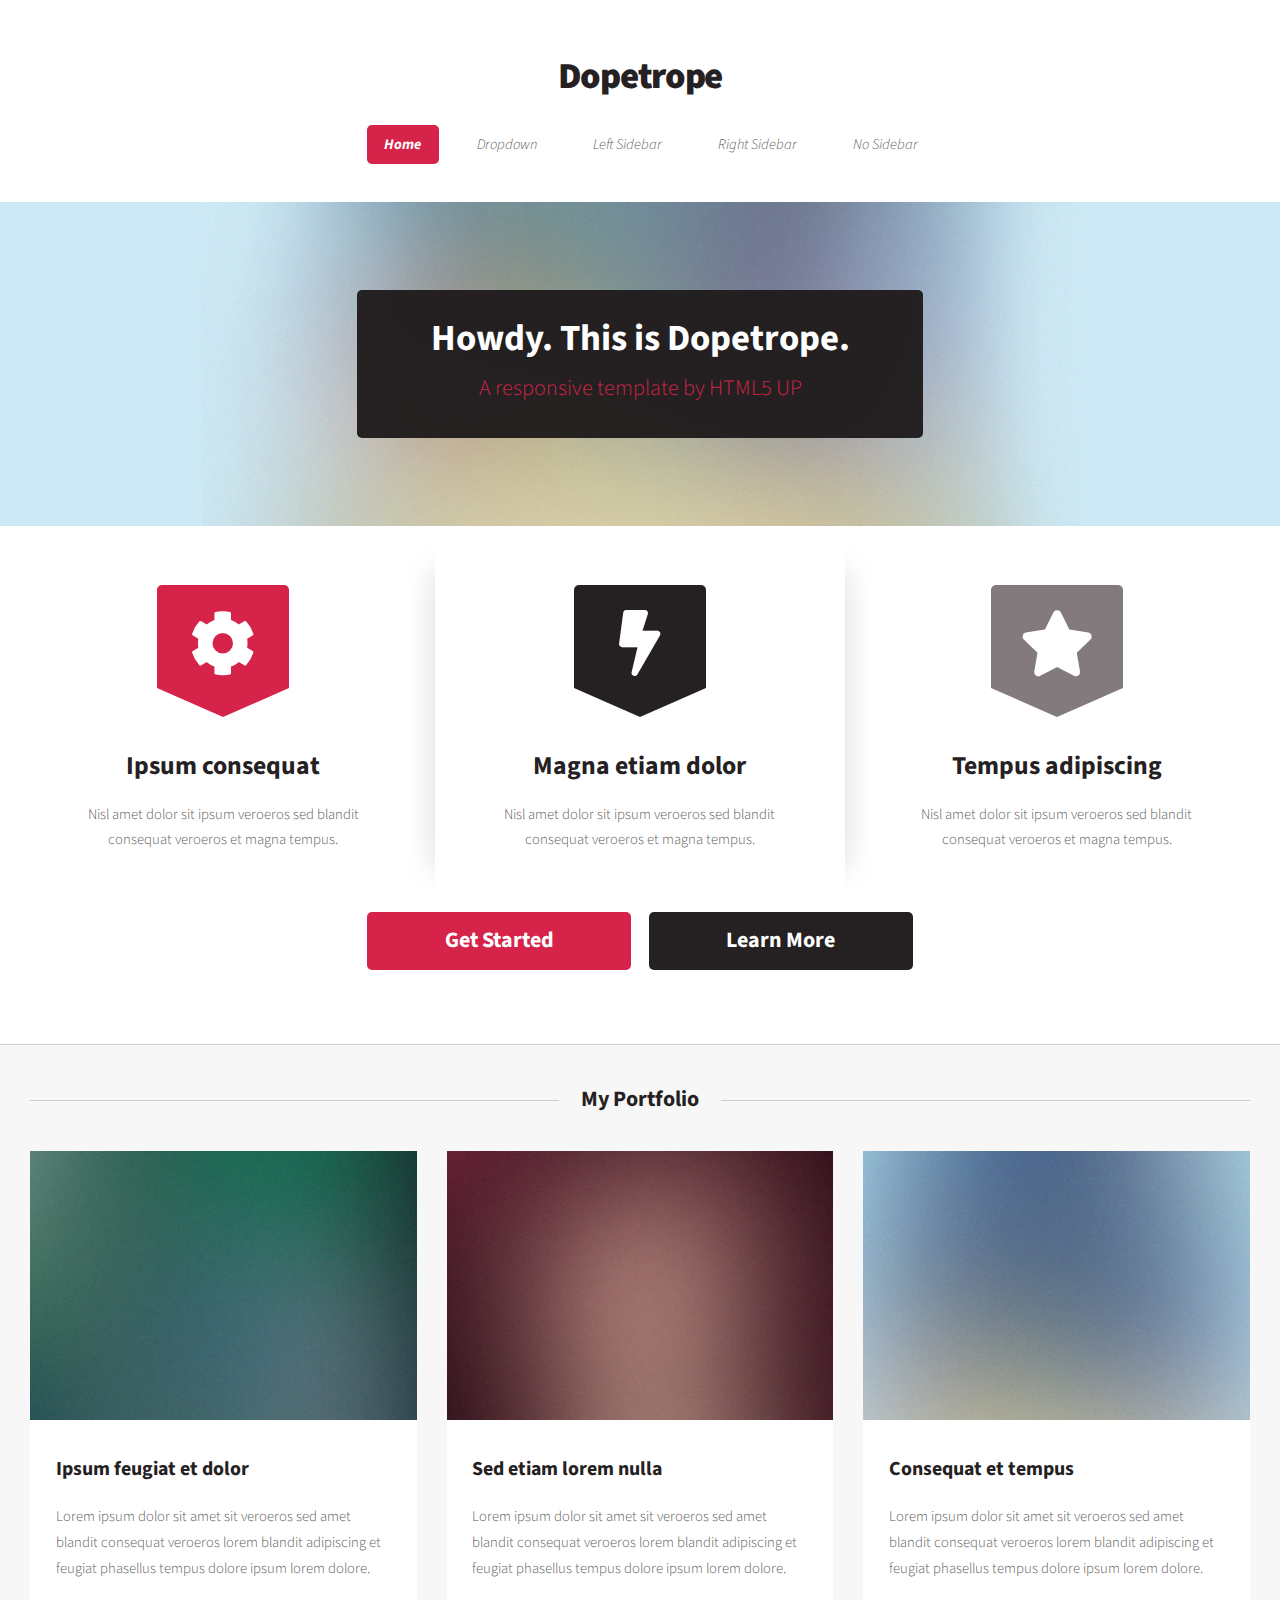
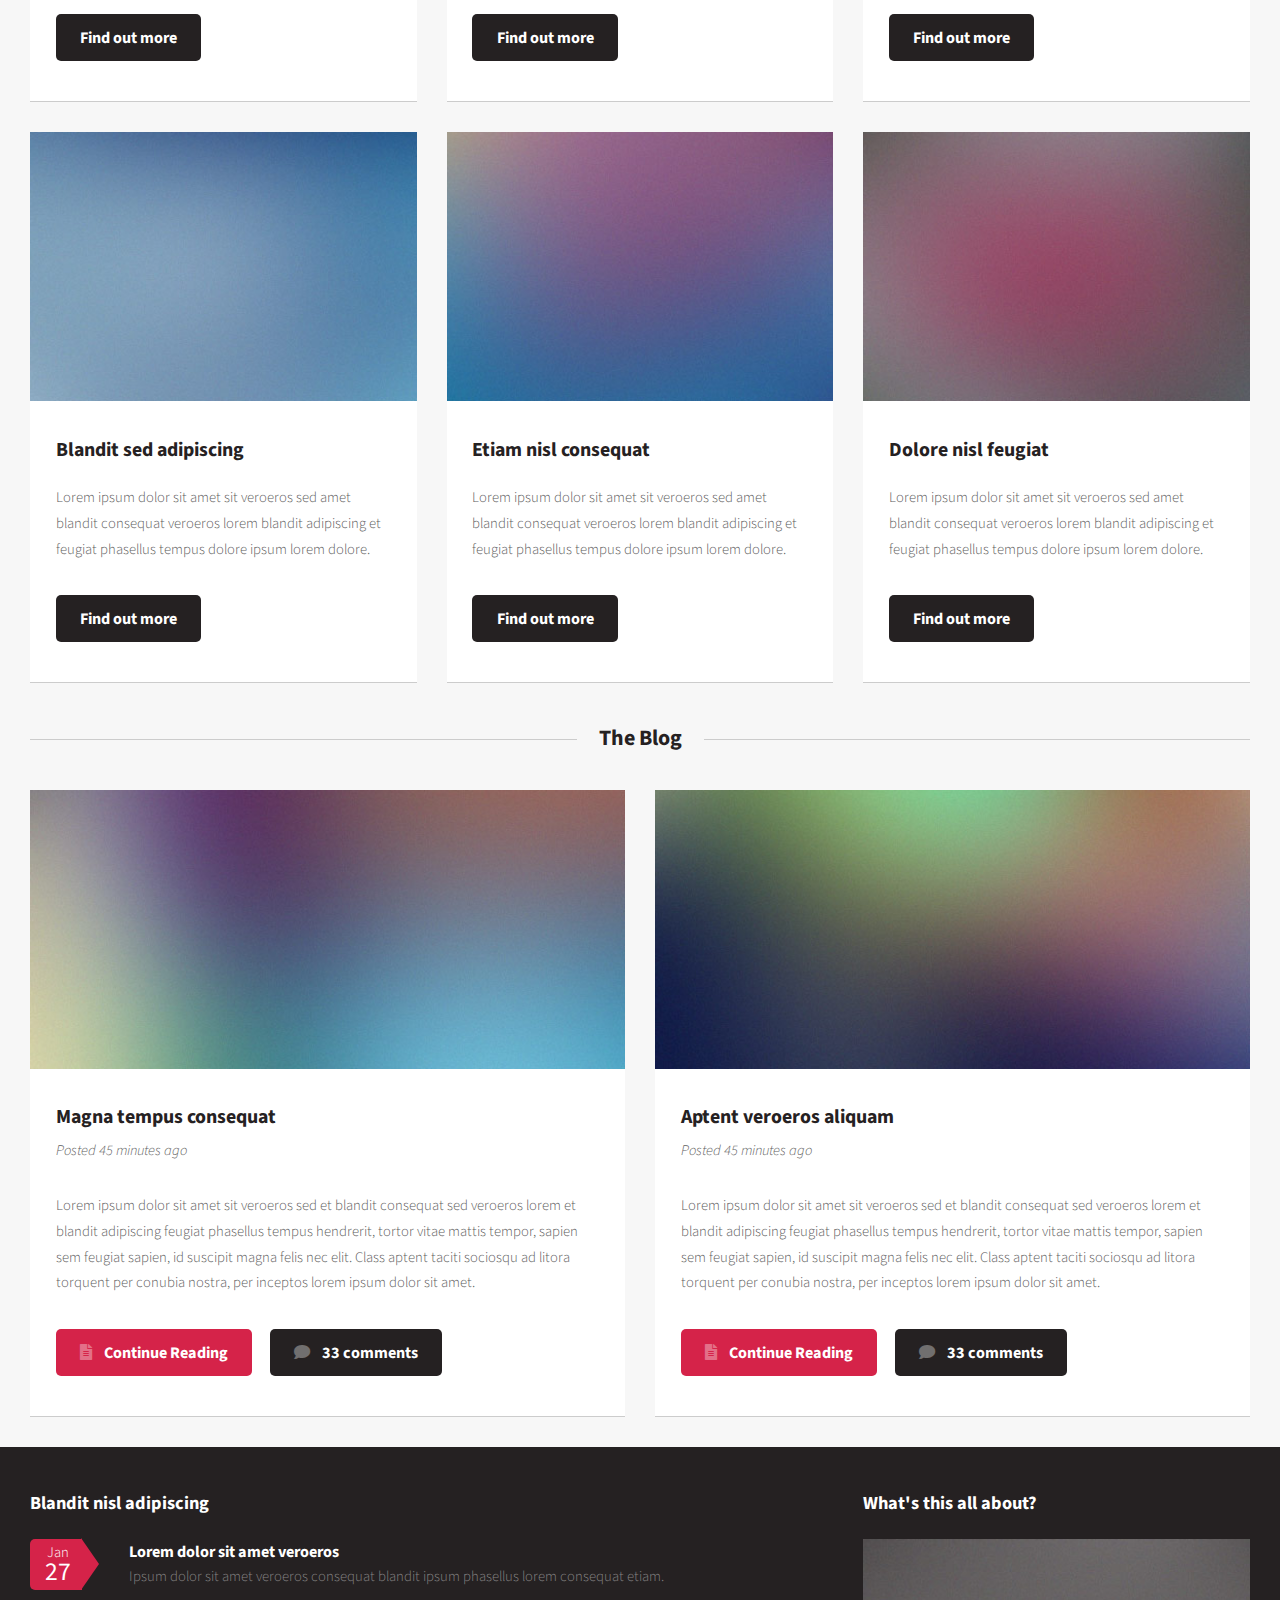
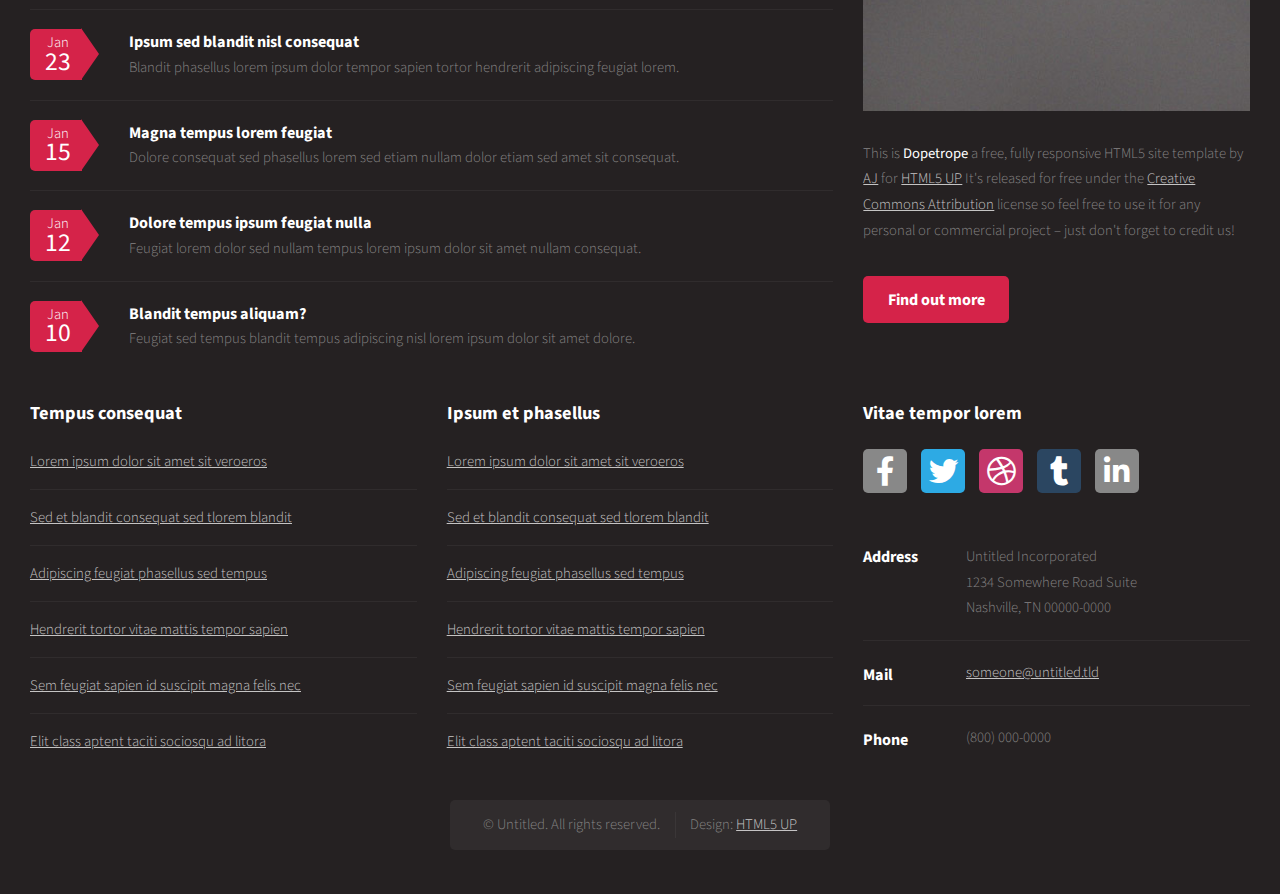
==== index.html @ 41dea567 "changing style" ====
<!DOCTYPE HTML>
<!--
	Dopetrope by HTML5 UP
	html5up.net | @ajlkn
	Free for personal and commercial use under the CCA 3.0 license (html5up.net/license)
-->
<html>
	<head>
		<title>Dopetrope by HTML5 UP</title>
		<meta charset="utf-8" />
		<meta name="viewport" content="width=device-width, initial-scale=1, user-scalable=no" />
		<link rel="stylesheet" href="assets/css/main.css" />
	</head>
	<body class="homepage is-preload">
		<div id="page-wrapper">

			<!-- Header -->
				<section id="header">

					<!-- Logo -->
						<h1><a href="index.html">Dopetrope</a></h1>

					<!-- Nav -->
						<nav id="nav">
							<ul>
								<li class="current"><a href="index.html">Home</a></li>
								<li>
									<a href="#">Dropdown</a>
									<ul>
										<li><a href="#">Lorem ipsum dolor</a></li>
										<li><a href="#">Magna phasellus</a></li>
										<li><a href="#">Etiam dolore nisl</a></li>
										<li>
											<a href="#">Phasellus consequat</a>
											<ul>
												<li><a href="#">Magna phasellus</a></li>
												<li><a href="#">Etiam dolore nisl</a></li>
												<li><a href="#">Veroeros feugiat</a></li>
												<li><a href="#">Nisl sed aliquam</a></li>
												<li><a href="#">Dolore adipiscing</a></li>
											</ul>
										</li>
										<li><a href="#">Veroeros feugiat</a></li>
									</ul>
								</li>
								<li><a href="left-sidebar.html">Left Sidebar</a></li>
								<li><a href="right-sidebar.html">Right Sidebar</a></li>
								<li><a href="no-sidebar.html">No Sidebar</a></li>
							</ul>
						</nav>

					<!-- Banner -->
						<section id="banner">
							<header>
								<h2>Howdy. This is Dopetrope.</h2>
								<p>A responsive template by HTML5 UP</p>
							</header>
						</section>

					<!-- Intro -->
						<section id="intro" class="container">
							<div class="row">
								<div class="col-4 col-12-medium">
									<section class="first">
										<i class="icon solid featured fa-cog"></i>
										<header>
											<h2>Ipsum consequat</h2>
										</header>
										<p>Nisl amet dolor sit ipsum veroeros sed blandit consequat veroeros et magna tempus.</p>
									</section>
								</div>
								<div class="col-4 col-12-medium">
									<section class="middle">
										<i class="icon solid featured alt fa-bolt"></i>
										<header>
											<h2>Magna etiam dolor</h2>
										</header>
										<p>Nisl amet dolor sit ipsum veroeros sed blandit consequat veroeros et magna tempus.</p>
									</section>
								</div>
								<div class="col-4 col-12-medium">
									<section class="last">
										<i class="icon solid featured alt2 fa-star"></i>
										<header>
											<h2>Tempus adipiscing</h2>
										</header>
										<p>Nisl amet dolor sit ipsum veroeros sed blandit consequat veroeros et magna tempus.</p>
									</section>
								</div>
							</div>
							<footer>
								<ul class="actions">
									<li><a href="#" class="button large">Get Started</a></li>
									<li><a href="#" class="button alt large">Learn More</a></li>
								</ul>
							</footer>
						</section>

				</section>

			<!-- Main -->
				<section id="main">
					<div class="container">
						<div class="row">
							<div class="col-12">

								<!-- Portfolio -->
									<section>
										<header class="major">
											<h2>My Portfolio</h2>
										</header>
										<div class="row">
											<div class="col-4 col-6-medium col-12-small">
												<section class="box">
													<a href="#" class="image featured"><img src="images/pic02.jpg" alt="" /></a>
													<header>
														<h3>Ipsum feugiat et dolor</h3>
													</header>
													<p>Lorem ipsum dolor sit amet sit veroeros sed amet blandit consequat veroeros lorem blandit adipiscing et feugiat phasellus tempus dolore ipsum lorem dolore.</p>
													<footer>
														<ul class="actions">
															<li><a href="#" class="button alt">Find out more</a></li>
														</ul>
													</footer>
												</section>
											</div>
											<div class="col-4 col-6-medium col-12-small">
												<section class="box">
													<a href="#" class="image featured"><img src="images/pic03.jpg" alt="" /></a>
													<header>
														<h3>Sed etiam lorem nulla</h3>
													</header>
													<p>Lorem ipsum dolor sit amet sit veroeros sed amet blandit consequat veroeros lorem blandit adipiscing et feugiat phasellus tempus dolore ipsum lorem dolore.</p>
													<footer>
														<ul class="actions">
															<li><a href="#" class="button alt">Find out more</a></li>
														</ul>
													</footer>
												</section>
											</div>
											<div class="col-4 col-6-medium col-12-small">
												<section class="box">
													<a href="#" class="image featured"><img src="images/pic04.jpg" alt="" /></a>
													<header>
														<h3>Consequat et tempus</h3>
													</header>
													<p>Lorem ipsum dolor sit amet sit veroeros sed amet blandit consequat veroeros lorem blandit adipiscing et feugiat phasellus tempus dolore ipsum lorem dolore.</p>
													<footer>
														<ul class="actions">
															<li><a href="#" class="button alt">Find out more</a></li>
														</ul>
													</footer>
												</section>
											</div>
											<div class="col-4 col-6-medium col-12-small">
												<section class="box">
													<a href="#" class="image featured"><img src="images/pic05.jpg" alt="" /></a>
													<header>
														<h3>Blandit sed adipiscing</h3>
													</header>
													<p>Lorem ipsum dolor sit amet sit veroeros sed amet blandit consequat veroeros lorem blandit adipiscing et feugiat phasellus tempus dolore ipsum lorem dolore.</p>
													<footer>
														<ul class="actions">
															<li><a href="#" class="button alt">Find out more</a></li>
														</ul>
													</footer>
												</section>
											</div>
											<div class="col-4 col-6-medium col-12-small">
												<section class="box">
													<a href="#" class="image featured"><img src="images/pic06.jpg" alt="" /></a>
													<header>
														<h3>Etiam nisl consequat</h3>
													</header>
													<p>Lorem ipsum dolor sit amet sit veroeros sed amet blandit consequat veroeros lorem blandit adipiscing et feugiat phasellus tempus dolore ipsum lorem dolore.</p>
													<footer>
														<ul class="actions">
															<li><a href="#" class="button alt">Find out more</a></li>
														</ul>
													</footer>
												</section>
											</div>
											<div class="col-4 col-6-medium col-12-small">
												<section class="box">
													<a href="#" class="image featured"><img src="images/pic07.jpg" alt="" /></a>
													<header>
														<h3>Dolore nisl feugiat</h3>
													</header>
													<p>Lorem ipsum dolor sit amet sit veroeros sed amet blandit consequat veroeros lorem blandit adipiscing et feugiat phasellus tempus dolore ipsum lorem dolore.</p>
													<footer>
														<ul class="actions">
															<li><a href="#" class="button alt">Find out more</a></li>
														</ul>
													</footer>
												</section>
											</div>
										</div>
									</section>

							</div>
							<div class="col-12">

								<!-- Blog -->
									<section>
										<header class="major">
											<h2>The Blog</h2>
										</header>
										<div class="row">
											<div class="col-6 col-12-small">
												<section class="box">
													<a href="#" class="image featured"><img src="images/pic08.jpg" alt="" /></a>
													<header>
														<h3>Magna tempus consequat</h3>
														<p>Posted 45 minutes ago</p>
													</header>
													<p>Lorem ipsum dolor sit amet sit veroeros sed et blandit consequat sed veroeros lorem et blandit adipiscing feugiat phasellus tempus hendrerit, tortor vitae mattis tempor, sapien sem feugiat sapien, id suscipit magna felis nec elit. Class aptent taciti sociosqu ad litora torquent per conubia nostra, per inceptos lorem ipsum dolor sit amet.</p>
													<footer>
														<ul class="actions">
															<li><a href="#" class="button icon solid fa-file-alt">Continue Reading</a></li>
															<li><a href="#" class="button alt icon solid fa-comment">33 comments</a></li>
														</ul>
													</footer>
												</section>
											</div>
											<div class="col-6 col-12-small">
												<section class="box">
													<a href="#" class="image featured"><img src="images/pic09.jpg" alt="" /></a>
													<header>
														<h3>Aptent veroeros aliquam</h3>
														<p>Posted 45 minutes ago</p>
													</header>
													<p>Lorem ipsum dolor sit amet sit veroeros sed et blandit consequat sed veroeros lorem et blandit adipiscing feugiat phasellus tempus hendrerit, tortor vitae mattis tempor, sapien sem feugiat sapien, id suscipit magna felis nec elit. Class aptent taciti sociosqu ad litora torquent per conubia nostra, per inceptos lorem ipsum dolor sit amet.</p>
													<footer>
														<ul class="actions">
															<li><a href="#" class="button icon solid fa-file-alt">Continue Reading</a></li>
															<li><a href="#" class="button alt icon solid fa-comment">33 comments</a></li>
														</ul>
													</footer>
												</section>
											</div>
										</div>
									</section>

							</div>
						</div>
					</div>
				</section>

			<!-- Footer -->
				<section id="footer">
					<div class="container">
						<div class="row">
							<div class="col-8 col-12-medium">
								<section>
									<header>
										<h2>Blandit nisl adipiscing</h2>
									</header>
									<ul class="dates">
										<li>
											<span class="date">Jan <strong>27</strong></span>
											<h3><a href="#">Lorem dolor sit amet veroeros</a></h3>
											<p>Ipsum dolor sit amet veroeros consequat blandit ipsum phasellus lorem consequat etiam.</p>
										</li>
										<li>
											<span class="date">Jan <strong>23</strong></span>
											<h3><a href="#">Ipsum sed blandit nisl consequat</a></h3>
											<p>Blandit phasellus lorem ipsum dolor tempor sapien tortor hendrerit adipiscing feugiat lorem.</p>
										</li>
										<li>
											<span class="date">Jan <strong>15</strong></span>
											<h3><a href="#">Magna tempus lorem feugiat</a></h3>
											<p>Dolore consequat sed phasellus lorem sed etiam nullam dolor etiam sed amet sit consequat.</p>
										</li>
										<li>
											<span class="date">Jan <strong>12</strong></span>
											<h3><a href="#">Dolore tempus ipsum feugiat nulla</a></h3>
											<p>Feugiat lorem dolor sed nullam tempus lorem ipsum dolor sit amet nullam consequat.</p>
										</li>
										<li>
											<span class="date">Jan <strong>10</strong></span>
											<h3><a href="#">Blandit tempus aliquam?</a></h3>
											<p>Feugiat sed tempus blandit tempus adipiscing nisl lorem ipsum dolor sit amet dolore.</p>
										</li>
									</ul>
								</section>
							</div>
							<div class="col-4 col-12-medium">
								<section>
									<header>
										<h2>What's this all about?</h2>
									</header>
									<a href="#" class="image featured"><img src="images/pic10.jpg" alt="" /></a>
									<p>
										This is <strong>Dopetrope</strong> a free, fully responsive HTML5 site template by
										<a href="http://twitter.com/ajlkn">AJ</a> for <a href="http://html5up.net/">HTML5 UP</a> It's released for free under
										the <a href="http://html5up.net/license/">Creative Commons Attribution</a> license so feel free to use it for any personal or commercial project &ndash; just don't forget to credit us!
									</p>
									<footer>
										<ul class="actions">
											<li><a href="#" class="button">Find out more</a></li>
										</ul>
									</footer>
								</section>
							</div>
							<div class="col-4 col-6-medium col-12-small">
								<section>
									<header>
										<h2>Tempus consequat</h2>
									</header>
									<ul class="divided">
										<li><a href="#">Lorem ipsum dolor sit amet sit veroeros</a></li>
										<li><a href="#">Sed et blandit consequat sed tlorem blandit</a></li>
										<li><a href="#">Adipiscing feugiat phasellus sed tempus</a></li>
										<li><a href="#">Hendrerit tortor vitae mattis tempor sapien</a></li>
										<li><a href="#">Sem feugiat sapien id suscipit magna felis nec</a></li>
										<li><a href="#">Elit class aptent taciti sociosqu ad litora</a></li>
									</ul>
								</section>
							</div>
							<div class="col-4 col-6-medium col-12-small">
								<section>
									<header>
										<h2>Ipsum et phasellus</h2>
									</header>
									<ul class="divided">
										<li><a href="#">Lorem ipsum dolor sit amet sit veroeros</a></li>
										<li><a href="#">Sed et blandit consequat sed tlorem blandit</a></li>
										<li><a href="#">Adipiscing feugiat phasellus sed tempus</a></li>
										<li><a href="#">Hendrerit tortor vitae mattis tempor sapien</a></li>
										<li><a href="#">Sem feugiat sapien id suscipit magna felis nec</a></li>
										<li><a href="#">Elit class aptent taciti sociosqu ad litora</a></li>
									</ul>
								</section>
							</div>
							<div class="col-4 col-12-medium">
								<section>
									<header>
										<h2>Vitae tempor lorem</h2>
									</header>
									<ul class="social">
										<li><a class="icon brands fa-facebook-f" href="#"><span class="label">Facebook</span></a></li>
										<li><a class="icon brands fa-twitter" href="#"><span class="label">Twitter</span></a></li>
										<li><a class="icon brands fa-dribbble" href="#"><span class="label">Dribbble</span></a></li>
										<li><a class="icon brands fa-tumblr" href="#"><span class="label">Tumblr</span></a></li>
										<li><a class="icon brands fa-linkedin-in" href="#"><span class="label">LinkedIn</span></a></li>
									</ul>
									<ul class="contact">
										<li>
											<h3>Address</h3>
											<p>
												Untitled Incorporated<br />
												1234 Somewhere Road Suite<br />
												Nashville, TN 00000-0000
											</p>
										</li>
										<li>
											<h3>Mail</h3>
											<p><a href="#">someone@untitled.tld</a></p>
										</li>
										<li>
											<h3>Phone</h3>
											<p>(800) 000-0000</p>
										</li>
									</ul>
								</section>
							</div>
							<div class="col-12">

								<!-- Copyright -->
									<div id="copyright">
										<ul class="links">
											<li>&copy; Untitled. All rights reserved.</li><li>Design: <a href="http://html5up.net">HTML5 UP</a></li>
										</ul>
									</div>

							</div>
						</div>
					</div>
				</section>

		</div>

		<!-- Scripts -->
			<script src="assets/js/jquery.min.js"></script>
			<script src="assets/js/jquery.dropotron.min.js"></script>
			<script src="assets/js/browser.min.js"></script>
			<script src="assets/js/breakpoints.min.js"></script>
			<script src="assets/js/util.js"></script>
			<script src="assets/js/main.js"></script>

	</body>
</html>
---- assets/css/main.css ----
@import url("fontawesome-all.min.css");
@import url("https://fonts.googleapis.com/css?family=Source+Sans+Pro:300,400,700,900,300italic");

/*
	Dopetrope by HTML5 UP
	html5up.net | @ajlkn
	Free for personal and commercial use under the CCA 3.0 license (html5up.net/license)
*/

html, body, div, span, applet, object,
iframe, h1, h2, h3, h4, h5, h6, p, blockquote,
pre, a, abbr, acronym, address, big, cite,
code, del, dfn, em, img, ins, kbd, q, s, samp,
small, strike, strong, sub, sup, tt, var, b,
u, i, center, dl, dt, dd, ol, ul, li, fieldset,
form, label, legend, table, caption, tbody,
tfoot, thead, tr, th, td, article, aside,
canvas, details, embed, figure, figcaption,
footer, header, hgroup, menu, nav, output, ruby,
section, summary, time, mark, audio, video {
	margin: 0;
	padding: 0;
	border: 0;
	font-size: 100%;
	font: inherit;
	vertical-align: baseline;}

article, aside, details, figcaption, figure,
footer, header, hgroup, menu, nav, section {
	display: block;}

body {
	line-height: 1;
}

ol, ul {
	list-style: none;
}

blockquote, q {
	quotes: none;
}

	blockquote:before, blockquote:after, q:before, q:after {
		content: '';
		content: none;
	}

table {
	border-collapse: collapse;
	border-spacing: 0;
}

body {
	-webkit-text-size-adjust: none;
}

mark {
	background-color: transparent;
	color: inherit;
}

input::-moz-focus-inner {
	border: 0;
	padding: 0;
}

input, select, textarea {
	-moz-appearance: none;
	-webkit-appearance: none;
	-ms-appearance: none;
	appearance: none;
}

/* Basic */

	html {
		box-sizing: border-box;
	}

	*, *:before, *:after {
		box-sizing: inherit;
	}

	body {
		background: #252122;
		background-image: url("images/bg02.png");
	}

		body.is-preload *, body.is-preload *:before, body.is-preload *:after {
			-moz-animation: none !important;
			-webkit-animation: none !important;
			-ms-animation: none !important;
			animation: none !important;
			-moz-transition: none !important;
			-webkit-transition: none !important;
			-ms-transition: none !important;
			transition: none !important;
		}

	body, input, textarea, select {
		font-family: 'Source Sans Pro';
		font-weight: 300;
		color: #5d5d5d;
		font-size: 14pt;
		line-height: 1.75em;
	}

	strong, b {
		color: #252122;
		font-weight: 400;
	}

	i, em {
		font-style: italic;
	}

	sub {
		position: relative;
		top: 0.5em;
		font-size: 0.8em;
	}

	sup {
		position: relative;
		top: -0.5em;
		font-size: 0.8em;
	}

	blockquote {
		border-left: solid 0.75em #dddddd;
		padding: 1em 0 1em 1.5em;
		font-style: italic;
	}

	h1, h2, h3, h4, h5, h6 {
		color: #252122;
		font-weight: 700;
	}

	h1 a, h2 a, h3 a, h4 a, h5 a, h6 a {
		color: inherit;
		text-decoration: none;
	}

	h2 {
		font-size: 1.5em;
	}

	h3 {
		font-size: 1.35em;
	}

	a {
		color: #d52349;
		text-decoration: underline;
	}

		a:hover {
			text-decoration: none;
		}

	br.clear {
		clear: both;
	}

	hr {
		border: 0;
		border-top: solid 1px #dddddd;
		height: 1px;
		margin: 2em 0 2em 0;
	}

	p, ul, ol, dl, table {
		margin-bottom: 2em;
	}

/* Container */

	.container {
		margin: 0 auto;
		max-width: 100%;
		width: 70em;
	}

		@media screen and (max-width: 1680px) {

			.container {
				width: 70em;
			}

		}

		@media screen and (max-width: 1280px) {

			.container {
				width: calc(100% - 60px);
			}

		}

		@media screen and (max-width: 980px) {

			.container {
				width: calc(100% - 80px);
			}

		}

		@media screen and (max-width: 736px) {

			.container {
				width: calc(100% - 40px);
			}

		}

/* Row */

	.row {
		display: flex;
		flex-wrap: wrap;
		box-sizing: border-box;
		align-items: stretch;
	}

		.row > * {
			box-sizing: border-box;
		}

		.row.gtr-uniform > * > :last-child {
			margin-bottom: 0;
		}

		.row.aln-left {
			justify-content: flex-start;
		}

		.row.aln-center {
			justify-content: center;
		}

		.row.aln-right {
			justify-content: flex-end;
		}

		.row.aln-top {
			align-items: flex-start;
		}

		.row.aln-middle {
			align-items: center;
		}

		.row.aln-bottom {
			align-items: flex-end;
		}

		.row > .imp {
			order: -1;
		}

		.row > .col-1 {
			width: 8.33333%;
		}

		.row > .off-1 {
			margin-left: 8.33333%;
		}

		.row > .col-2 {
			width: 16.66667%;
		}

		.row > .off-2 {
			margin-left: 16.66667%;
		}

		.row > .col-3 {
			width: 25%;
		}

		.row > .off-3 {
			margin-left: 25%;
		}

		.row > .col-4 {
			width: 33.33333%;
		}

		.row > .off-4 {
			margin-left: 33.33333%;
		}

		.row > .col-5 {
			width: 41.66667%;
		}

		.row > .off-5 {
			margin-left: 41.66667%;
		}

		.row > .col-6 {
			width: 50%;
		}

		.row > .off-6 {
			margin-left: 50%;
		}

		.row > .col-7 {
			width: 58.33333%;
		}

		.row > .off-7 {
			margin-left: 58.33333%;
		}

		.row > .col-8 {
			width: 66.66667%;
		}

		.row > .off-8 {
			margin-left: 66.66667%;
		}

		.row > .col-9 {
			width: 75%;
		}

		.row > .off-9 {
			margin-left: 75%;
		}

		.row > .col-10 {
			width: 83.33333%;
		}

		.row > .off-10 {
			margin-left: 83.33333%;
		}

		.row > .col-11 {
			width: 91.66667%;
		}

		.row > .off-11 {
			margin-left: 91.66667%;
		}

		.row > .col-12 {
			width: 100%;
		}

		.row > .off-12 {
			margin-left: 100%;
		}

		.row.gtr-0 {
			margin-top: 0px;
			margin-left: 0px;
		}

			.row.gtr-0 > * {
				padding: 0px 0 0 0px;
			}

			.row.gtr-0.gtr-uniform {
				margin-top: 0px;
			}

				.row.gtr-0.gtr-uniform > * {
					padding-top: 0px;
				}

		.row.gtr-25 {
			margin-top: -12.5px;
			margin-left: -12.5px;
		}

			.row.gtr-25 > * {
				padding: 12.5px 0 0 12.5px;
			}

			.row.gtr-25.gtr-uniform {
				margin-top: -12.5px;
			}

				.row.gtr-25.gtr-uniform > * {
					padding-top: 12.5px;
				}

		.row.gtr-50 {
			margin-top: -25px;
			margin-left: -25px;
		}

			.row.gtr-50 > * {
				padding: 25px 0 0 25px;
			}

			.row.gtr-50.gtr-uniform {
				margin-top: -25px;
			}

				.row.gtr-50.gtr-uniform > * {
					padding-top: 25px;
				}

		.row {
			margin-top: -50px;
			margin-left: -50px;
		}

			.row > * {
				padding: 50px 0 0 50px;
			}

			.row.gtr-uniform {
				margin-top: -50px;
			}

				.row.gtr-uniform > * {
					padding-top: 50px;
				}

		.row.gtr-150 {
			margin-top: -75px;
			margin-left: -75px;
		}

			.row.gtr-150 > * {
				padding: 75px 0 0 75px;
			}

			.row.gtr-150.gtr-uniform {
				margin-top: -75px;
			}

				.row.gtr-150.gtr-uniform > * {
					padding-top: 75px;
				}

		.row.gtr-200 {
			margin-top: -100px;
			margin-left: -100px;
		}

			.row.gtr-200 > * {
				padding: 100px 0 0 100px;
			}

			.row.gtr-200.gtr-uniform {
				margin-top: -100px;
			}

				.row.gtr-200.gtr-uniform > * {
					padding-top: 100px;
				}

		@media screen and (max-width: 1680px) {

			.row {
				display: flex;
				flex-wrap: wrap;
				box-sizing: border-box;
				align-items: stretch;
			}

				.row > * {
					box-sizing: border-box;
				}

				.row.gtr-uniform > * > :last-child {
					margin-bottom: 0;
				}

				.row.aln-left {
					justify-content: flex-start;
				}

				.row.aln-center {
					justify-content: center;
				}

				.row.aln-right {
					justify-content: flex-end;
				}

				.row.aln-top {
					align-items: flex-start;
				}

				.row.aln-middle {
					align-items: center;
				}

				.row.aln-bottom {
					align-items: flex-end;
				}

				.row > .imp-xlarge {
					order: -1;
				}

				.row > .col-1-xlarge {
					width: 8.33333%;
				}

				.row > .off-1-xlarge {
					margin-left: 8.33333%;
				}

				.row > .col-2-xlarge {
					width: 16.66667%;
				}

				.row > .off-2-xlarge {
					margin-left: 16.66667%;
				}

				.row > .col-3-xlarge {
					width: 25%;
				}

				.row > .off-3-xlarge {
					margin-left: 25%;
				}

				.row > .col-4-xlarge {
					width: 33.33333%;
				}

				.row > .off-4-xlarge {
					margin-left: 33.33333%;
				}

				.row > .col-5-xlarge {
					width: 41.66667%;
				}

				.row > .off-5-xlarge {
					margin-left: 41.66667%;
				}

				.row > .col-6-xlarge {
					width: 50%;
				}

				.row > .off-6-xlarge {
					margin-left: 50%;
				}

				.row > .col-7-xlarge {
					width: 58.33333%;
				}

				.row > .off-7-xlarge {
					margin-left: 58.33333%;
				}

				.row > .col-8-xlarge {
					width: 66.66667%;
				}

				.row > .off-8-xlarge {
					margin-left: 66.66667%;
				}

				.row > .col-9-xlarge {
					width: 75%;
				}

				.row > .off-9-xlarge {
					margin-left: 75%;
				}

				.row > .col-10-xlarge {
					width: 83.33333%;
				}

				.row > .off-10-xlarge {
					margin-left: 83.33333%;
				}

				.row > .col-11-xlarge {
					width: 91.66667%;
				}

				.row > .off-11-xlarge {
					margin-left: 91.66667%;
				}

				.row > .col-12-xlarge {
					width: 100%;
				}

				.row > .off-12-xlarge {
					margin-left: 100%;
				}

				.row.gtr-0 {
					margin-top: 0px;
					margin-left: 0px;
				}

					.row.gtr-0 > * {
						padding: 0px 0 0 0px;
					}

					.row.gtr-0.gtr-uniform {
						margin-top: 0px;
					}

						.row.gtr-0.gtr-uniform > * {
							padding-top: 0px;
						}

				.row.gtr-25 {
					margin-top: -12.5px;
					margin-left: -12.5px;
				}

					.row.gtr-25 > * {
						padding: 12.5px 0 0 12.5px;
					}

					.row.gtr-25.gtr-uniform {
						margin-top: -12.5px;
					}

						.row.gtr-25.gtr-uniform > * {
							padding-top: 12.5px;
						}

				.row.gtr-50 {
					margin-top: -25px;
					margin-left: -25px;
				}

					.row.gtr-50 > * {
						padding: 25px 0 0 25px;
					}

					.row.gtr-50.gtr-uniform {
						margin-top: -25px;
					}

						.row.gtr-50.gtr-uniform > * {
							padding-top: 25px;
						}

				.row {
					margin-top: -50px;
					margin-left: -50px;
				}

					.row > * {
						padding: 50px 0 0 50px;
					}

					.row.gtr-uniform {
						margin-top: -50px;
					}

						.row.gtr-uniform > * {
							padding-top: 50px;
						}

				.row.gtr-150 {
					margin-top: -75px;
					margin-left: -75px;
				}

					.row.gtr-150 > * {
						padding: 75px 0 0 75px;
					}

					.row.gtr-150.gtr-uniform {
						margin-top: -75px;
					}

						.row.gtr-150.gtr-uniform > * {
							padding-top: 75px;
						}

				.row.gtr-200 {
					margin-top: -100px;
					margin-left: -100px;
				}

					.row.gtr-200 > * {
						padding: 100px 0 0 100px;
					}

					.row.gtr-200.gtr-uniform {
						margin-top: -100px;
					}

						.row.gtr-200.gtr-uniform > * {
							padding-top: 100px;
						}

		}

		@media screen and (max-width: 1280px) {

			.row {
				display: flex;
				flex-wrap: wrap;
				box-sizing: border-box;
				align-items: stretch;
			}

				.row > * {
					box-sizing: border-box;
				}

				.row.gtr-uniform > * > :last-child {
					margin-bottom: 0;
				}

				.row.aln-left {
					justify-content: flex-start;
				}

				.row.aln-center {
					justify-content: center;
				}

				.row.aln-right {
					justify-content: flex-end;
				}

				.row.aln-top {
					align-items: flex-start;
				}

				.row.aln-middle {
					align-items: center;
				}

				.row.aln-bottom {
					align-items: flex-end;
				}

				.row > .imp-large {
					order: -1;
				}

				.row > .col-1-large {
					width: 8.33333%;
				}

				.row > .off-1-large {
					margin-left: 8.33333%;
				}

				.row > .col-2-large {
					width: 16.66667%;
				}

				.row > .off-2-large {
					margin-left: 16.66667%;
				}

				.row > .col-3-large {
					width: 25%;
				}

				.row > .off-3-large {
					margin-left: 25%;
				}

				.row > .col-4-large {
					width: 33.33333%;
				}

				.row > .off-4-large {
					margin-left: 33.33333%;
				}

				.row > .col-5-large {
					width: 41.66667%;
				}

				.row > .off-5-large {
					margin-left: 41.66667%;
				}

				.row > .col-6-large {
					width: 50%;
				}

				.row > .off-6-large {
					margin-left: 50%;
				}

				.row > .col-7-large {
					width: 58.33333%;
				}

				.row > .off-7-large {
					margin-left: 58.33333%;
				}

				.row > .col-8-large {
					width: 66.66667%;
				}

				.row > .off-8-large {
					margin-left: 66.66667%;
				}

				.row > .col-9-large {
					width: 75%;
				}

				.row > .off-9-large {
					margin-left: 75%;
				}

				.row > .col-10-large {
					width: 83.33333%;
				}

				.row > .off-10-large {
					margin-left: 83.33333%;
				}

				.row > .col-11-large {
					width: 91.66667%;
				}

				.row > .off-11-large {
					margin-left: 91.66667%;
				}

				.row > .col-12-large {
					width: 100%;
				}

				.row > .off-12-large {
					margin-left: 100%;
				}

				.row.gtr-0 {
					margin-top: 0px;
					margin-left: 0px;
				}

					.row.gtr-0 > * {
						padding: 0px 0 0 0px;
					}

					.row.gtr-0.gtr-uniform {
						margin-top: 0px;
					}

						.row.gtr-0.gtr-uniform > * {
							padding-top: 0px;
						}

				.row.gtr-25 {
					margin-top: -7.5px;
					margin-left: -7.5px;
				}

					.row.gtr-25 > * {
						padding: 7.5px 0 0 7.5px;
					}

					.row.gtr-25.gtr-uniform {
						margin-top: -7.5px;
					}

						.row.gtr-25.gtr-uniform > * {
							padding-top: 7.5px;
						}

				.row.gtr-50 {
					margin-top: -15px;
					margin-left: -15px;
				}

					.row.gtr-50 > * {
						padding: 15px 0 0 15px;
					}

					.row.gtr-50.gtr-uniform {
						margin-top: -15px;
					}

						.row.gtr-50.gtr-uniform > * {
							padding-top: 15px;
						}

				.row {
					margin-top: -30px;
					margin-left: -30px;
				}

					.row > * {
						padding: 30px 0 0 30px;
					}

					.row.gtr-uniform {
						margin-top: -30px;
					}

						.row.gtr-uniform > * {
							padding-top: 30px;
						}

				.row.gtr-150 {
					margin-top: -45px;
					margin-left: -45px;
				}

					.row.gtr-150 > * {
						padding: 45px 0 0 45px;
					}

					.row.gtr-150.gtr-uniform {
						margin-top: -45px;
					}

						.row.gtr-150.gtr-uniform > * {
							padding-top: 45px;
						}

				.row.gtr-200 {
					margin-top: -60px;
					margin-left: -60px;
				}

					.row.gtr-200 > * {
						padding: 60px 0 0 60px;
					}

					.row.gtr-200.gtr-uniform {
						margin-top: -60px;
					}

						.row.gtr-200.gtr-uniform > * {
							padding-top: 60px;
						}

		}

		@media screen and (max-width: 980px) {

			.row {
				display: flex;
				flex-wrap: wrap;
				box-sizing: border-box;
				align-items: stretch;
			}

				.row > * {
					box-sizing: border-box;
				}

				.row.gtr-uniform > * > :last-child {
					margin-bottom: 0;
				}

				.row.aln-left {
					justify-content: flex-start;
				}

				.row.aln-center {
					justify-content: center;
				}

				.row.aln-right {
					justify-content: flex-end;
				}

				.row.aln-top {
					align-items: flex-start;
				}

				.row.aln-middle {
					align-items: center;
				}

				.row.aln-bottom {
					align-items: flex-end;
				}

				.row > .imp-medium {
					order: -1;
				}

				.row > .col-1-medium {
					width: 8.33333%;
				}

				.row > .off-1-medium {
					margin-left: 8.33333%;
				}

				.row > .col-2-medium {
					width: 16.66667%;
				}

				.row > .off-2-medium {
					margin-left: 16.66667%;
				}

				.row > .col-3-medium {
					width: 25%;
				}

				.row > .off-3-medium {
					margin-left: 25%;
				}

				.row > .col-4-medium {
					width: 33.33333%;
				}

				.row > .off-4-medium {
					margin-left: 33.33333%;
				}

				.row > .col-5-medium {
					width: 41.66667%;
				}

				.row > .off-5-medium {
					margin-left: 41.66667%;
				}

				.row > .col-6-medium {
					width: 50%;
				}

				.row > .off-6-medium {
					margin-left: 50%;
				}

				.row > .col-7-medium {
					width: 58.33333%;
				}

				.row > .off-7-medium {
					margin-left: 58.33333%;
				}

				.row > .col-8-medium {
					width: 66.66667%;
				}

				.row > .off-8-medium {
					margin-left: 66.66667%;
				}

				.row > .col-9-medium {
					width: 75%;
				}

				.row > .off-9-medium {
					margin-left: 75%;
				}

				.row > .col-10-medium {
					width: 83.33333%;
				}

				.row > .off-10-medium {
					margin-left: 83.33333%;
				}

				.row > .col-11-medium {
					width: 91.66667%;
				}

				.row > .off-11-medium {
					margin-left: 91.66667%;
				}

				.row > .col-12-medium {
					width: 100%;
				}

				.row > .off-12-medium {
					margin-left: 100%;
				}

				.row.gtr-0 {
					margin-top: 0px;
					margin-left: 0px;
				}

					.row.gtr-0 > * {
						padding: 0px 0 0 0px;
					}

					.row.gtr-0.gtr-uniform {
						margin-top: 0px;
					}

						.row.gtr-0.gtr-uniform > * {
							padding-top: 0px;
						}

				.row.gtr-25 {
					margin-top: -10px;
					margin-left: -10px;
				}

					.row.gtr-25 > * {
						padding: 10px 0 0 10px;
					}

					.row.gtr-25.gtr-uniform {
						margin-top: -10px;
					}

						.row.gtr-25.gtr-uniform > * {
							padding-top: 10px;
						}

				.row.gtr-50 {
					margin-top: -20px;
					margin-left: -20px;
				}

					.row.gtr-50 > * {
						padding: 20px 0 0 20px;
					}

					.row.gtr-50.gtr-uniform {
						margin-top: -20px;
					}

						.row.gtr-50.gtr-uniform > * {
							padding-top: 20px;
						}

				.row {
					margin-top: -40px;
					margin-left: -40px;
				}

					.row > * {
						padding: 40px 0 0 40px;
					}

					.row.gtr-uniform {
						margin-top: -40px;
					}

						.row.gtr-uniform > * {
							padding-top: 40px;
						}

				.row.gtr-150 {
					margin-top: -60px;
					margin-left: -60px;
				}

					.row.gtr-150 > * {
						padding: 60px 0 0 60px;
					}

					.row.gtr-150.gtr-uniform {
						margin-top: -60px;
					}

						.row.gtr-150.gtr-uniform > * {
							padding-top: 60px;
						}

				.row.gtr-200 {
					margin-top: -80px;
					margin-left: -80px;
				}

					.row.gtr-200 > * {
						padding: 80px 0 0 80px;
					}

					.row.gtr-200.gtr-uniform {
						margin-top: -80px;
					}

						.row.gtr-200.gtr-uniform > * {
							padding-top: 80px;
						}

		}

		@media screen and (max-width: 736px) {

			.row {
				display: flex;
				flex-wrap: wrap;
				box-sizing: border-box;
				align-items: stretch;
			}

				.row > * {
					box-sizing: border-box;
				}

				.row.gtr-uniform > * > :last-child {
					margin-bottom: 0;
				}

				.row.aln-left {
					justify-content: flex-start;
				}

				.row.aln-center {
					justify-content: center;
				}

				.row.aln-right {
					justify-content: flex-end;
				}

				.row.aln-top {
					align-items: flex-start;
				}

				.row.aln-middle {
					align-items: center;
				}

				.row.aln-bottom {
					align-items: flex-end;
				}

				.row > .imp-small {
					order: -1;
				}

				.row > .col-1-small {
					width: 8.33333%;
				}

				.row > .off-1-small {
					margin-left: 8.33333%;
				}

				.row > .col-2-small {
					width: 16.66667%;
				}

				.row > .off-2-small {
					margin-left: 16.66667%;
				}

				.row > .col-3-small {
					width: 25%;
				}

				.row > .off-3-small {
					margin-left: 25%;
				}

				.row > .col-4-small {
					width: 33.33333%;
				}

				.row > .off-4-small {
					margin-left: 33.33333%;
				}

				.row > .col-5-small {
					width: 41.66667%;
				}

				.row > .off-5-small {
					margin-left: 41.66667%;
				}

				.row > .col-6-small {
					width: 50%;
				}

				.row > .off-6-small {
					margin-left: 50%;
				}

				.row > .col-7-small {
					width: 58.33333%;
				}

				.row > .off-7-small {
					margin-left: 58.33333%;
				}

				.row > .col-8-small {
					width: 66.66667%;
				}

				.row > .off-8-small {
					margin-left: 66.66667%;
				}

				.row > .col-9-small {
					width: 75%;
				}

				.row > .off-9-small {
					margin-left: 75%;
				}

				.row > .col-10-small {
					width: 83.33333%;
				}

				.row > .off-10-small {
					margin-left: 83.33333%;
				}

				.row > .col-11-small {
					width: 91.66667%;
				}

				.row > .off-11-small {
					margin-left: 91.66667%;
				}

				.row > .col-12-small {
					width: 100%;
				}

				.row > .off-12-small {
					margin-left: 100%;
				}

				.row.gtr-0 {
					margin-top: 0px;
					margin-left: 0px;
				}

					.row.gtr-0 > * {
						padding: 0px 0 0 0px;
					}

					.row.gtr-0.gtr-uniform {
						margin-top: 0px;
					}

						.row.gtr-0.gtr-uniform > * {
							padding-top: 0px;
						}

				.row.gtr-25 {
					margin-top: -5px;
					margin-left: -5px;
				}

					.row.gtr-25 > * {
						padding: 5px 0 0 5px;
					}

					.row.gtr-25.gtr-uniform {
						margin-top: -5px;
					}

						.row.gtr-25.gtr-uniform > * {
							padding-top: 5px;
						}

				.row.gtr-50 {
					margin-top: -10px;
					margin-left: -10px;
				}

					.row.gtr-50 > * {
						padding: 10px 0 0 10px;
					}

					.row.gtr-50.gtr-uniform {
						margin-top: -10px;
					}

						.row.gtr-50.gtr-uniform > * {
							padding-top: 10px;
						}

				.row {
					margin-top: -20px;
					margin-left: -20px;
				}

					.row > * {
						padding: 20px 0 0 20px;
					}

					.row.gtr-uniform {
						margin-top: -20px;
					}

						.row.gtr-uniform > * {
							padding-top: 20px;
						}

				.row.gtr-150 {
					margin-top: -30px;
					margin-left: -30px;
				}

					.row.gtr-150 > * {
						padding: 30px 0 0 30px;
					}

					.row.gtr-150.gtr-uniform {
						margin-top: -30px;
					}

						.row.gtr-150.gtr-uniform > * {
							padding-top: 30px;
						}

				.row.gtr-200 {
					margin-top: -40px;
					margin-left: -40px;
				}

					.row.gtr-200 > * {
						padding: 40px 0 0 40px;
					}

					.row.gtr-200.gtr-uniform {
						margin-top: -40px;
					}

						.row.gtr-200.gtr-uniform > * {
							padding-top: 40px;
						}

		}

/* Form */

	form label {
		display: block;
		color: #252122;
		font-weight: 400;
		margin: 0 0 0.5em 0;
	}

	form input[type=text],
	form input[type=email],
	form input[type=password],
	form select,
	form textarea {
		-webkit-appearance: none;
		display: block;
		border: 0;
		padding: 0.75em 1em;
		font-size: 1em;
		border-radius: 5px;
		border: solid 1px #dddddd;
		background: #fff;
		width: 100%;
	}

		form input[type=text]:focus,
		form input[type=email]:focus,
		form input[type=password]:focus,
		form select:focus,
		form textarea:focus {
			box-shadow: inset 0px 0px 1px 1px #43bff0;
		}

	form textarea {
		height: 15em;
	}

	form ::-webkit-input-placeholder {
		color: #555 !important;
	}

	form :-moz-placeholder {
		color: #555 !important;
	}

	form ::-moz-placeholder {
		color: #555 !important;
	}

	form :-ms-input-placeholder {
		color: #555 !important;
	}

	form ::-moz-focus-inner {
		border: 0;
	}

/* Tables */

	table {
		width: 100%;
	}

		table tr {
			border-top: solid 1px #dddddd;
		}

			table tr:first-child {
				border-top: 0;
			}

		table td {
			padding: 0.5em 1em 0.5em 1em;
		}

		table th {
			text-align: left;
			padding: 0.5em 1em 0.5em 1em;
			font-weight: 700;
			margin: 0 0 1em 0;
		}

		table thead {
			border-bottom: solid 2px #dddddd;
		}

/* Section/Article */

	section, article {
		margin-bottom: 2.5em;
	}

		section > :last-child, section:last-child, article > :last-child, article:last-child {
			margin-bottom: 0;
		}

	header {
		margin: 0 0 1.5em 0;
	}

		header > p {
			display: block;
			font-style: italic;
			margin: 0.5em 0 0 0;
			padding-bottom: 0.5em;
		}

		header.major {
			position: relative;
			text-align: center;
			border-top: solid 1px #ccc;
			top: 1em;
			margin: 0 0 3em 0;
		}

			header.major h2 {
				background: #fff;
				position: relative;
				top: -0.65em;
				display: inline;
				margin: 0;
				padding: 0 1em 0 1em;
			}

	footer {
		margin: 2.25em 0 0 0;
	}

/* Box */

	.box {
		background: #ffffff;
		border-bottom: solid 1px #ccc;
		padding: 2.75em 1.75em 2.75em 1.75em;
	}

		.box .image.featured {
			position: relative;
			width: auto;
			left: 1.75em;
			top: 1.75em;
			margin: -4.5em 0 4.25em -3.5em;
		}

		.box.post header {
			padding-top: 1em;
			margin: 0 0 2em 0;
		}

		.box.post h2 {
			font-size: 2.5em;
			letter-spacing: -0.015em;
		}

		.box.post header > p {
			margin-top: 1.25em;
			font-size: 1.25em;
		}

		.box footer ul.actions {
			margin-bottom: 0;
		}

/* Button */

	input[type="button"],
	input[type="submit"],
	input[type="reset"],
	button,
	.button {
		-webkit-appearance: none;
		display: inline-block;
		text-decoration: none;
		cursor: pointer;
		border: 0;
		border-radius: 5px;
		background: #d52349;
		color: #fff !important;
		font-weight: 700;
		outline: 0;
		font-size: 1.1em;
		padding: 0.65em 1.5em 0.65em 1.5em;
		text-align: center;
		-moz-transition: background-color .25s ease-in-out;
		-webkit-transition: background-color .25s ease-in-out;
		-ms-transition: background-color .25s ease-in-out;
		transition: background-color .25s ease-in-out;
	}

		input[type="button"]:hover,
		input[type="submit"]:hover,
		input[type="reset"]:hover,
		button:hover,
		.button:hover {
			background: #e53359;
		}

		input[type="button"]:active,
		input[type="submit"]:active,
		input[type="reset"]:active,
		button:active,
		.button:active {
			background: #c51349;
		}

		input[type="button"].alt,
		input[type="submit"].alt,
		input[type="reset"].alt,
		button.alt,
		.button.alt {
			background: #252122;
		}

			input[type="button"].alt:hover,
			input[type="submit"].alt:hover,
			input[type="reset"].alt:hover,
			button.alt:hover,
			.button.alt:hover {
				background: #353132;
			}

			input[type="button"].alt:active,
			input[type="submit"].alt:active,
			input[type="reset"].alt:active,
			button.alt:active,
			.button.alt:active {
				background: #151112;
			}

		input[type="button"].icon:before,
		input[type="submit"].icon:before,
		input[type="reset"].icon:before,
		button.icon:before,
		.button.icon:before {
			opacity: 0.35;
			position: relative;
			top: 0.05em;
			margin-right: 0.75em;
		}

		input[type="button"].large,
		input[type="submit"].large,
		input[type="reset"].large,
		button.large,
		.button.large {
			font-size: 1.5em;
			padding: 0.75em 1.5em 0.75em 1.5em;
		}

/* Image */

	.image {
		display: inline-block;
		outline: 0;
	}

		.image img {
			display: block;
			width: 100%;
		}

		.image.centered {
			display: block;
			margin: 0 0 2em 0;
		}

			.image.centered img {
				margin: 0 auto;
				width: auto;
			}

		.image.featured {
			display: block;
			width: 100%;
			margin: 0 0 2em 0;
		}

		.image.left {
			float: left;
			margin: 0 2em 2em 0;
		}

/* List */

	ul {
		list-style: disc;
		padding-left: 1em;
	}

		ul li {
			padding-left: 0.5em;
		}

	ol {
		list-style: decimal;
		padding-left: 1.25em;
	}

		ol li {
			padding-left: 0.25em;
		}

/* Actions */

	ul.actions {
		list-style: none;
		padding-left: 0;
	}

		ul.actions li {
			display: inline-block;
			margin-left: 1em;
			padding-left: 0;
		}

			ul.actions li:first-child {
				margin-left: 0;
			}

/* Links */

	ul.links {
		list-style: none;
		padding-left: 0;
	}

		ul.links li {
			display: inline-block;
			border-left: solid 1px rgba(255, 255, 255, 0.05);
			padding: 0 0 0 1em;
			margin: 0 0 0 1em;
		}

			ul.links li:first-child {
				border-left: 0;
				padding-left: 0;
				margin-left: 0;
			}

/* Contact */

	ul.contact {
		list-style: none;
		padding-left: 0;
	}

		ul.contact li {
			position: relative;
			border-top: solid 1px #ddd;
			padding: 1.3em 0 1.3em 7em;
		}

			ul.contact li h3 {
				position: absolute;
				left: 0;
				top: 1.3em;
				font-size: 1.1em;
			}

			ul.contact li p {
				margin: 0;
			}

			ul.contact li:first-child {
				padding-top: 0;
				border-top: 0;
			}

				ul.contact li:first-child h3 {
					top: 0;
				}

/* Dates */

	ul.dates {
		list-style: none;
		padding-left: 0;
	}

		ul.dates li {
			position: relative;
			border-top: solid 1px #ddd;
			padding: 1.3em 0 1.3em 6.75em;
		}

		ul.dates .date {
			display: block;
			position: absolute;
			left: 0;
			top: 1.3em;
			background-color: #d52349;
			height: 3.5em;
			text-align: center;
			color: #fff;
			line-height: 1em;
			border-top-left-radius: 5px;
			border-bottom-left-radius: 5px;
			padding: 0.5em 0.75em 0 1em;
		}

			ul.dates .date:after {
				content: '';
				position: absolute;
				bottom: 0;
				right: -1.2em;
				border-left: solid 1.25em #d52349;
				border-top: solid 1.8em transparent;
				border-bottom: solid 1.8em transparent;
			}

			ul.dates .date strong {
				display: block;
				font-size: 1.75em;
				padding-top: 0.15em;
			}

		ul.dates h3 {
			font-size: 1.1em;
		}

		ul.dates p {
			margin: 0;
		}

		ul.dates li:first-child {
			border-top: 0;
			padding-top: 0;
		}

			ul.dates li:first-child .date {
				top: 0;
			}

/* Divided */

	ul.divided {
		list-style: none;
		padding-left: 0;
	}

		ul.divided li {
			border-top: solid 1px #ddd;
			padding: 1em 0 1em 0;
		}

			ul.divided li:first-child {
				border-top: 0;
				padding-top: 0;
			}

/* Social */

	ul.social {
		list-style: none;
		padding-left: 0;
		overflow: hidden;
		cursor: default;
		margin: 0 0 3.25em 0;
	}

		ul.social li {
			display: inline-block;
			padding-left: 0;
			margin-left: 0.75em;
		}

			ul.social li:first-child {
				margin-left: 0;
			}

			ul.social li a {
				display: inline-block;
				width: 3em;
				height: 3em;
				text-align: center;
				border-radius: 5px;
				background: #888;
				-moz-transition: background-color .25s ease-in-out;
				-webkit-transition: background-color .25s ease-in-out;
				-ms-transition: background-color .25s ease-in-out;
				transition: background-color .25s ease-in-out;
			}

				ul.social li a:before {
					color: #fff;
					font-size: 2em;
					line-height: 1.5em;
				}

				ul.social li a.fa-facebook {
					background: #3c5a98;
				}

					ul.social li a.fa-facebook:hover {
						background: #4c6aa8;
					}

				ul.social li a.fa-twitter {
					background: #2daae4;
				}

					ul.social li a.fa-twitter:hover {
						background: #3dbaf4;
					}

				ul.social li a.fa-dribbble {
					background: #c4376b;
				}

					ul.social li a.fa-dribbble:hover {
						background: #d4477b;
					}

				ul.social li a.fa-linkedin {
					background: #006599;
				}

					ul.social li a.fa-linkedin:hover {
						background: #1075a9;
					}

				ul.social li a.fa-tumblr {
					background: #2b4661;
				}

					ul.social li a.fa-tumblr:hover {
						background: #3b5671;
					}

				ul.social li a.fa-google-plus {
					background: #da2713;
				}

					ul.social li a.fa-google-plus:hover {
						background: #ea3723;
					}

/* Icons */

	.icon {
		text-decoration: none;
		position: relative;
		text-decoration: none;
	}

		.icon:before {
			-moz-osx-font-smoothing: grayscale;
			-webkit-font-smoothing: antialiased;
			display: inline-block;
			font-style: normal;
			font-variant: normal;
			text-rendering: auto;
			line-height: 1;
			text-transform: none !important;
			font-family: 'Font Awesome 5 Free';
			font-weight: 400;
		}

		.icon.solid:before {
			font-weight: 900;
		}

		.icon.brands:before {
			font-family: 'Font Awesome 5 Brands';
		}

		.icon:before {
			line-height: inherit;
		}

		.icon > .label {
			display: none;
		}

		.icon.featured {
			position: relative;
			display: inline-block;
			background-color: #d52349;
			width: 9em;
			padding: 1.75em 0 0.75em 0;
			border-top-left-radius: 5px;
			border-top-right-radius: 5px;
			margin: 0 0 4.5em 0;
			cursor: default;
		}

			.icon.featured:before {
				font-size: 4.5em;
				line-height: 1em;
				color: #fff;
			}

			.icon.featured:after {
				content: '';
				position: absolute;
				bottom: -1.95em;
				left: 0;
				border-top: solid 2em #d52349;
				border-left: solid 4.5em transparent;
				border-right: solid 4.5em transparent;
			}

			.icon.featured.alt {
				background-color: #252122;
			}

				.icon.featured.alt:after {
					border-top-color: #252122;
				}

			.icon.featured.alt2 {
				background-color: #827a7c;
			}

				.icon.featured.alt2:after {
					border-top-color: #827a7c;
				}

/* Page Wrapper */

	#page-wrapper > section {
		margin-bottom: 0;
	}

/* Header */

	#header {
		position: relative;
		background: #ffffff;
		border-bottom: solid 1px #ccc;
		padding: 5em 0 4em 0;
		text-align: center;
	}

		#header h1 {
			color: #252122;
			font-weight: 900;
			font-size: 2.5em;
			letter-spacing: -0.035em;
			line-height: 1;
		}

/* Nav */

	#nav {
		margin: 2.5em 0 0 0;
	}

		#nav > ul {
			margin: 0;
		}

			#nav > ul > li {
				display: inline-block;
				font-style: italic;
				margin: 0 0.35em 0 0.35em;
			}

				#nav > ul > li > ul {
					display: none;
				}

				#nav > ul > li > a {
					border-radius: 5px;
					color: #5d5d5d;
					text-decoration: none;
					padding: 0.6em 1.2em 0.6em 1.2em;
					-moz-transition: background-color .25s ease-in-out;
					-webkit-transition: background-color .25s ease-in-out;
					-ms-transition: background-color .25s ease-in-out;
					transition: background-color .25s ease-in-out;
					outline: 0;
				}

				#nav > ul > li:hover > a, #nav > ul > li.active > a {
					background: #f3f3f3;
				}

				#nav > ul > li.current > a {
					background: #d52349;
					color: #fff !important;
					font-weight: 700;
				}

	.dropotron {
		border-radius: 5px;
		background-color: #252122;
		background-color: rgba(34, 30, 31, 0.98);
		padding: 1.25em 1.5em 1.25em 1.5em;
		font-style: italic;
		min-width: 13em;
		box-shadow: 0px 8px 15px 0px rgba(0, 0, 0, 0.5);
		text-align: left;
		margin-top: -1.25em;
		margin-left: -1px;
		list-style: none;
	}

		.dropotron a, .dropotron span {
			color: #aaa;
			text-decoration: none;
			-moz-transition: color .25s ease-in-out;
			-webkit-transition: color .25s ease-in-out;
			-ms-transition: color .25s ease-in-out;
			transition: color .25s ease-in-out;
		}

		.dropotron li {
			padding: 0.25em 0 0.25em 0;
		}

			.dropotron li:hover > a, .dropotron li:hover > span {
				color: #fff;
			}

		.dropotron.level-0 {
			margin-top: 2em;
		}

			.dropotron.level-0:before {
				content: '';
				display: block;
				position: absolute;
				left: 50%;
				margin-left: -10px;
				top: -9px;
				border-left: solid 10px transparent;
				border-right: solid 10px transparent;
				border-bottom: solid 10px #252122;
				border-bottom-color: rgba(34, 30, 31, 0.98);
			}

/* Banner */

	#banner {
		background: #CCE8F4 url("../../images/pic01.jpg");
		background-position: center center;
		background-size: auto 100%;
		background-repeat: no-repeat;
		text-align: center;
		position: relative;
		padding: 8em 0;
		margin: 4em 0 0 0;
	}

		#banner header {
			background-color: rgba(34, 30, 31, 0.98);
			display: inline-block;
			padding: 2.5em 5em;
			border-radius: 5px;
		}

			#banner header h2 {
				color: #fff;
				font-weight: 700;
				font-size: 2.5em;
				margin: 0 0 0.65em 0;
			}

			#banner header p {
				color: #d52349;
				padding: 0;
				font-style: normal;
				margin: 0;
				font-size: 1.5em;
			}

/* Intro */

	#intro {
		text-align: center;
		overflow: hidden;
	}

		#intro section {
			margin: 3em 0;
			padding: 2.5em 0;
		}

		#intro h2 {
			font-size: 1.75em;
		}

		#intro p {
			margin: 0;
		}

		#intro .middle {
			position: relative;
			z-index: 1;
		}

			#intro .middle:before {
				content: '';
				width: 32px;
				height: 100%;
				position: absolute;
				left: -24px;
				top: 0;
				display: block;
				z-index: -1;
				box-shadow: 32px 0 0 0 #fff, 0 -32px 0 0 #fff, 0 32px 0 0 #fff, 32px 32px 0 0 #fff, 32px -32px 0 0 #fff, 0 0 32px 0 rgba(0, 0, 0, 0.15);
			}

			#intro .middle:after {
				content: '';
				width: 32px;
				height: 100%;
				position: absolute;
				right: -24px;
				top: 0;
				display: block;
				z-index: -1;
				box-shadow: -32px 0 0 0 #fff, 0 -32px 0 0 #fff, 0 32px 0 0 #fff, -32px 32px 0 0 #fff, -32px -32px 0 0 #fff, 0 0 32px 0 rgba(0, 0, 0, 0.15);
			}

		#intro .button {
			min-width: 12em;
		}

		#intro footer {
			margin: 0;
		}

/* Main */

	#main {
		position: relative;
		background: #f7f7f7 url("images/bg02.png");
		padding: 4em 0 4em 0;
	}

		#main:before {
			content: '';
			position: absolute;
			top: 0;
			left: 0;
			width: 100%;
			background: url("images/bg01.png");
			background-size: 100% 100%;
			z-index: 0;
			opacity: 0.1;
		}

		#main .major h2 {
			background: #f7f7f7 url("images/bg02.png");
		}

/* Footer */

	#footer {
		position: relative;
		color: #858484;
		padding: 4em 0;
	}

		#footer:before {
			content: '';
			position: absolute;
			top: 0;
			left: 0;
			width: 100%;
			background: url("images/bg01.png");
			background-size: 100% 100%;
			z-index: 0;
			opacity: 0.5;
		}

		#footer a {
			color: #c5c4c4;
		}

		#footer h2, #footer h3, #footer h4, #footer h5, #footer h6, #footer strong, #footer b {
			color: #fff;
		}

			#footer h2 a, #footer h3 a, #footer h4 a, #footer h5 a, #footer h6 a, #footer strong a, #footer b a {
				color: inherit;
			}

		#footer ul.contact li,
		#footer ul.dates li,
		#footer ul.divided li {
			border-top-color: #353434;
			border-top-color: rgba(255, 255, 255, 0.05);
		}

		#footer header {
			margin: 0 0 3em 0;
		}

			#footer header h2 {
				font-size: 1.75em;
			}

/* Copyright */

	#copyright {
		text-align: center;
		margin: 3em 0 2em 0;
	}

		#copyright ul.links {
			display: inline-block;
			background: #2C2929;
			background: rgba(255, 255, 255, 0.05);
			border-radius: 5px;
			margin: 0;
			padding: 0.85em 2.25em 0.85em 2.25em;
		}

/* XLarge */

	@media screen and (max-width: 1680px) {

		/* Basic */

			body, input, textarea, select {
				font-size: 12pt;
			}

	}

/* Large */

	@media screen and (max-width: 1280px) {

		/* Basic */

			body, input, textarea, select {
				font-size: 11pt;
			}

		/* Section/Article */

			header.major {
				margin: 0.75em 0 2.5em 0;
			}

				header.major h2 {
					padding: 0 1em 0 1em;
				}

		/* Social */

			ul.social li {
				margin: 0 0 0.25em 0.75em;
			}

		/* Header */

			#header {
				padding: 4em 0 3em 0;
			}

		/* Banner */

			#banner {
				padding: 6em 0;
				margin: 3em 0 0 0;
			}

		/* Intro */

			#intro {
				padding: 0;
			}

				#intro section {
					padding: 1em 2em;
				}

				#intro .middle:before {
					left: -12px;
				}

				#intro .middle:after {
					right: -12px;
				}

		/* Main */

			#main {
				padding: 30px 0;
			}

		/* Footer */

			#footer {
				padding: 3em 0;
			}

				#footer:before {
					height: 2.5em;
				}

				#footer header {
					margin: 0 0 1.5em 0;
				}

					#footer header h2 {
						font-size: 1.25em;
					}

		/* Copyright */

			#copyright {
				margin: 0;
			}

	}

/* Medium */

	#navPanel, #titleBar {
		display: none;
	}

	@media screen and (max-width: 980px) {

		/* Basic */

			html, body {
				overflow-x: hidden;
			}

		/* Box */

			.box footer ul.actions li {
				margin: 1em 0 0 0;
				display: block;
			}

				.box footer ul.actions li .button {
					width: 100%;
				}

				.box footer ul.actions li:first-child {
					margin-top: 0;
				}

		/* Header */

			#header {
				padding: 3.5em 0 3em 0;
			}

		/* Nav */

			#nav {
				display: none;
			}

		/* Intro */

			#intro {
				padding: 3em 0 0 0;
			}

				#intro section {
					position: relative;
					border-top: solid 1px #dfdfdf;
					margin: 0;
					padding: 40px 0 0 0;
				}

					#intro section.first {
						border-top: 0;
						padding-top: 0;
					}

					#intro section p {
						margin: 0;
					}

				#intro .middle:before, #intro .middle:after {
					display: none;
				}

				#intro footer {
					padding: 3em 0 0 0;
				}

					#intro footer ul.actions {
						margin-bottom: 0;
					}

		/* Main */

			#main {
				padding: 40px 0;
			}

		/* Copyright */

			#copyright ul.links {
				display: block;
			}

		/* Nav */

			#page-wrapper {
				-moz-backface-visibility: hidden;
				-webkit-backface-visibility: hidden;
				-ms-backface-visibility: hidden;
				backface-visibility: hidden;
				-moz-transition: -moz-transform 0.5s ease;
				-webkit-transition: -webkit-transform 0.5s ease;
				-ms-transition: -ms-transform 0.5s ease;
				transition: transform 0.5s ease;
				padding-bottom: 1px;
			}

			#titleBar {
				-moz-backface-visibility: hidden;
				-webkit-backface-visibility: hidden;
				-ms-backface-visibility: hidden;
				backface-visibility: hidden;
				-moz-transition: -moz-transform 0.5s ease;
				-webkit-transition: -webkit-transform 0.5s ease;
				-ms-transition: -ms-transform 0.5s ease;
				transition: transform 0.5s ease;
				display: block;
				height: 44px;
				left: 0;
				position: fixed;
				top: 0;
				width: 100%;
				z-index: 10001;
				background: none;
			}

				#titleBar .toggle {
					text-decoration: none;
					width: 80px;
					height: 60px;
				}

					#titleBar .toggle:before {
						-moz-osx-font-smoothing: grayscale;
						-webkit-font-smoothing: antialiased;
						display: inline-block;
						font-style: normal;
						font-variant: normal;
						text-rendering: auto;
						line-height: 1;
						text-transform: none !important;
						font-family: 'Font Awesome 5 Free';
						font-weight: 900;
					}

					#titleBar .toggle:before {
						content: '\f0c9';
						display: block;
						position: absolute;
						left: 10px;
						top: 10px;
						width: 50px;
						height: 40px;
						line-height: 40px;
						font-size: 18px;
						color: #fff;
						text-align: center;
						background: rgba(150, 150, 150, 0.75);
						border-radius: 5px;
					}

					#titleBar .toggle:active:before {
						background-color: #969696;
					}

			#navPanel {
				-moz-backface-visibility: hidden;
				-webkit-backface-visibility: hidden;
				-ms-backface-visibility: hidden;
				backface-visibility: hidden;
				-moz-transform: translateX(-275px);
				-webkit-transform: translateX(-275px);
				-ms-transform: translateX(-275px);
				transform: translateX(-275px);
				-moz-transition: -moz-transform 0.5s ease;
				-webkit-transition: -webkit-transform 0.5s ease;
				-ms-transition: -ms-transform 0.5s ease;
				transition: transform 0.5s ease;
				display: block;
				height: 100%;
				left: 0;
				overflow-y: auto;
				position: fixed;
				top: 0;
				width: 275px;
				z-index: 10002;
				color: #858484;
				background-image: url("images/bg02.png");
				box-shadow: inset -3px 0px 5px 0px rgba(0, 0, 0, 0.35);
			}

				#navPanel .link {
					display: block;
					color: #888;
					text-decoration: none;
					height: 44px;
					line-height: 44px;
					border-top: solid 1px rgba(255, 255, 255, 0.05);
					padding: 0 1em 0 1em;
					font-style: italic;
				}

					#navPanel .link:first-child {
						border-top: 0;
					}

				#navPanel .indent-1 {
					display: inline-block;
					width: 1em;
				}

				#navPanel .indent-2 {
					display: inline-block;
					width: 2em;
				}

				#navPanel .indent-3 {
					display: inline-block;
					width: 3em;
				}

				#navPanel .indent-4 {
					display: inline-block;
					width: 4em;
				}

				#navPanel .indent-5 {
					display: inline-block;
					width: 5em;
				}

				#navPanel .depth-0 {
					color: #fff;
				}

			body.navPanel-visible #page-wrapper {
				-moz-transform: translateX(275px);
				-webkit-transform: translateX(275px);
				-ms-transform: translateX(275px);
				transform: translateX(275px);
			}

			body.navPanel-visible #titleBar {
				-moz-transform: translateX(275px);
				-webkit-transform: translateX(275px);
				-ms-transform: translateX(275px);
				transform: translateX(275px);
			}

			body.navPanel-visible #navPanel {
				-moz-transform: translateX(0);
				-webkit-transform: translateX(0);
				-ms-transform: translateX(0);
				transform: translateX(0);
			}

	}

/* Small */

	@media screen and (max-width: 736px) {

		/* Basic */

			body, input, textarea, select {
				font-size: 11pt;
			}

			h2, h3, h4, h5, h6 {
				font-size: 1.25em;
			}

		/* Button */

			input[type="button"].large,
			input[type="submit"].large,
			input[type="reset"].large,
			button.large,
			.button.large {
				font-size: 1.1em;
				padding: 0.65em 1.5em 0.65em 1.5em;
			}

		/* Actions */

			ul.actions li {
				margin: 1em 0 0 0;
				display: block;
			}

				ul.actions li .button {
					width: 100%;
				}

				ul.actions li:first-child {
					margin-top: 0;
				}

		/* Section/Article */

			section, article {
				margin-bottom: 20px;
			}

			header {
				margin: 0 0 1em 0;
			}

			footer {
				margin: 2em 0 0 0;
			}

		/* Box */

			.box {
				padding: 25px 15px 20px 15px;
			}

				.box .image.featured {
					left: 15px;
					top: 15px;
					margin: -40px 0 40px -30px;
				}

				.box.post header {
					padding-top: 0;
					margin: 0 0 1em 0;
				}

				.box.post h2 {
					font-size: 1.5em;
					line-height: 1.5em;
				}

				.box.post header > p {
					margin-top: 0;
					font-size: 1em;
				}

		/* Divided */

			ul.divided li {
				padding: 0.5em 0 0.5em 0;
			}

		/* Contact */

			ul.contact li {
				padding: 0.8em 0 0.8em 7em;
			}

				ul.contact li h3 {
					top: 0.8em;
				}

		/* Dates */

			ul.dates li {
				padding-left: 6em;
			}

			ul.dates h3 {
				margin: 0 0 0.5em 0;
			}

		/* Links */

			ul.links li {
				display: block;
				padding: 0.25em 0 0 0;
				margin: 0.25em 0 0 0;
				border-left: 0;
			}

				ul.links li:first-child {
					padding-top: 0;
					margin-top: 0;
				}

		/* Social */

			ul.social li {
				margin: 0 0.5em 0.75em 0;
			}

		/* Icons */

			.icon.featured {
				width: 8em;
				margin: 0 0 3em 0;
			}

				.icon.featured:after {
					border-left: solid 4em transparent;
					border-right: solid 4em transparent;
				}

		/* Header */

			#header {
				text-align: center;
				padding: 2em 0;
			}

				#header h1 {
					color: #252122;
					font-weight: 900;
					font-size: 1.75em;
					letter-spacing: -0.035em;
				}

		/* Intro */

			#intro {
				padding: 2em 0 0 0;
			}

				#intro section {
					padding: 40px 0 0 0;
					margin: 20px 0 0 0;
				}

				#intro h2 {
					font-size: 1.25em;
				}

		/* Banner */

			#banner {
				padding: 6em 0;
				margin: 2em 0 0 0;
			}

				#banner header {
					padding: 1.5em 1em 1.5em 1em;
					display: block;
					border-radius: 0;
				}

					#banner header h2 {
						font-size: 1.5em;
						line-height: 1.5em;
						margin: 0 0 0.25em 0;
					}

					#banner header p {
						font-size: 1.2em;
					}

		/* Main */

			#main {
				padding: 20px 0;
			}

		/* Footer */

			#footer {
				padding: 40px 0 20px 0;
			}

	}
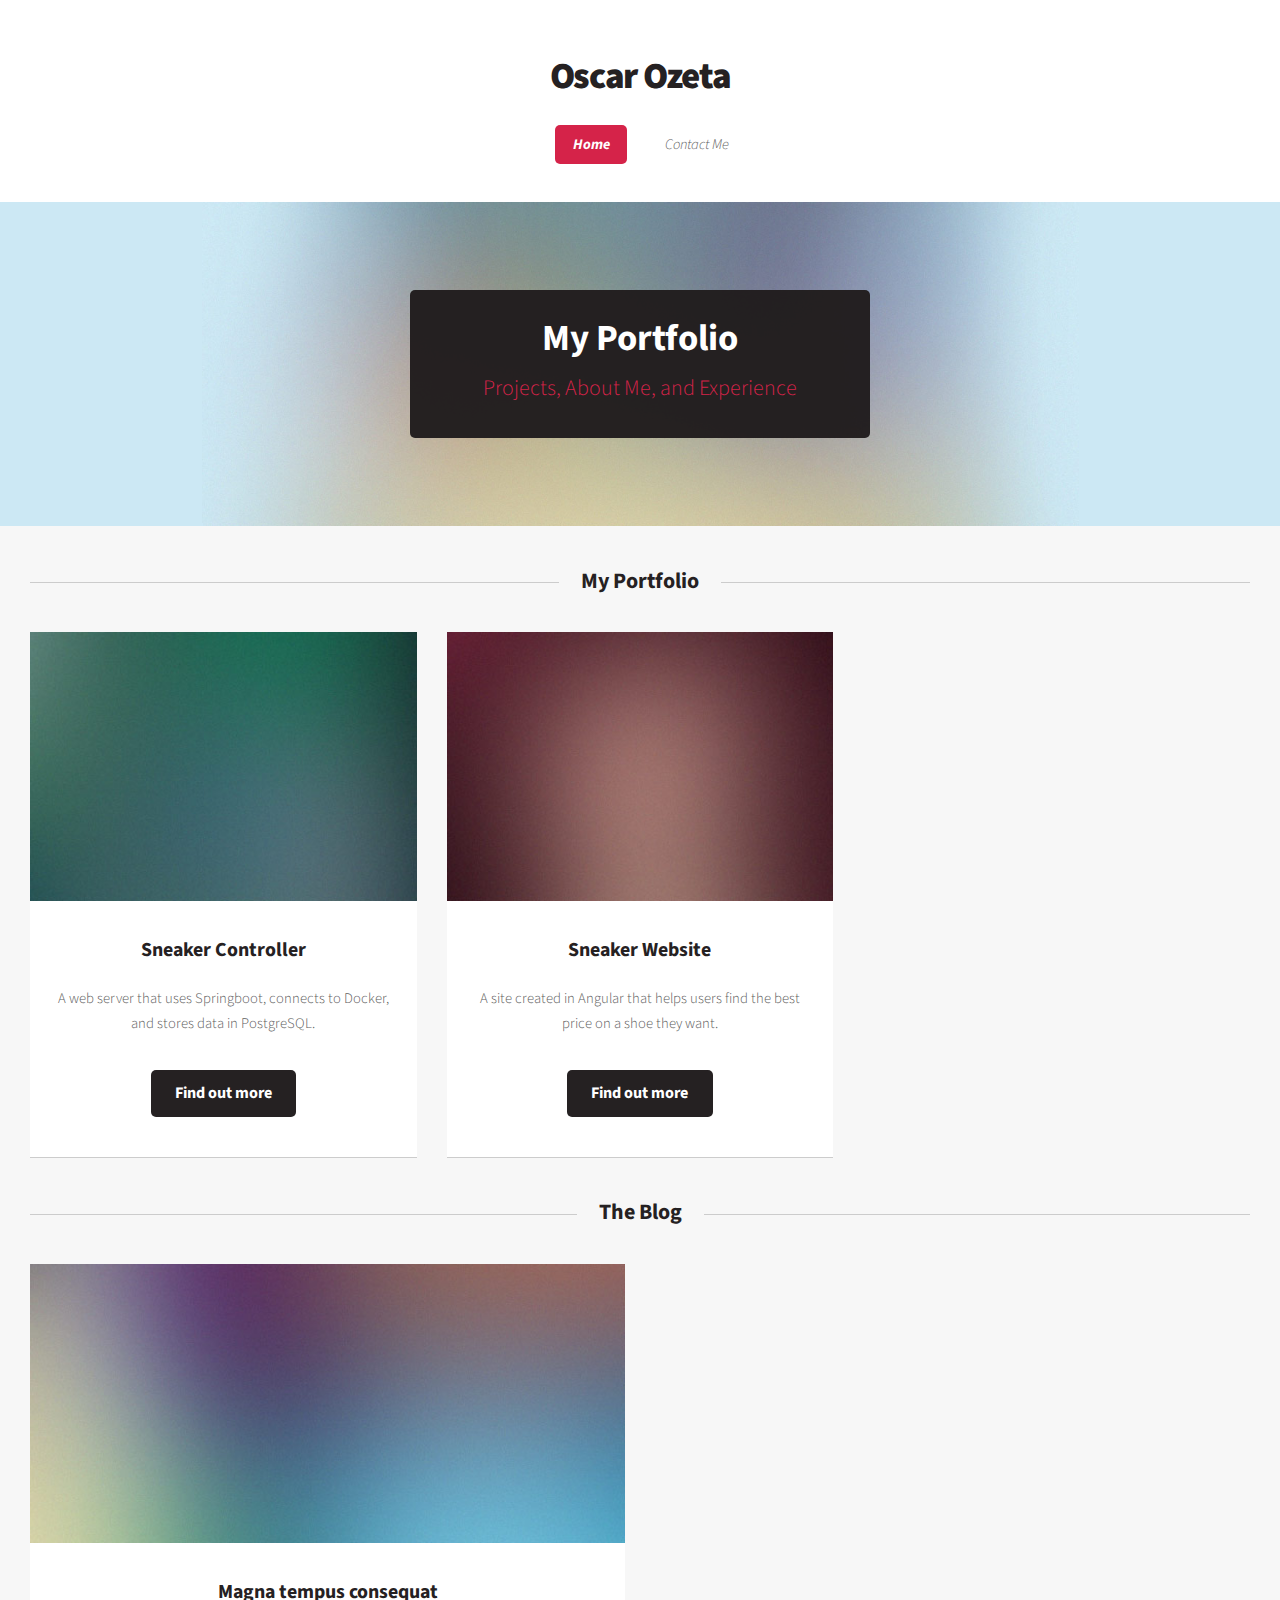
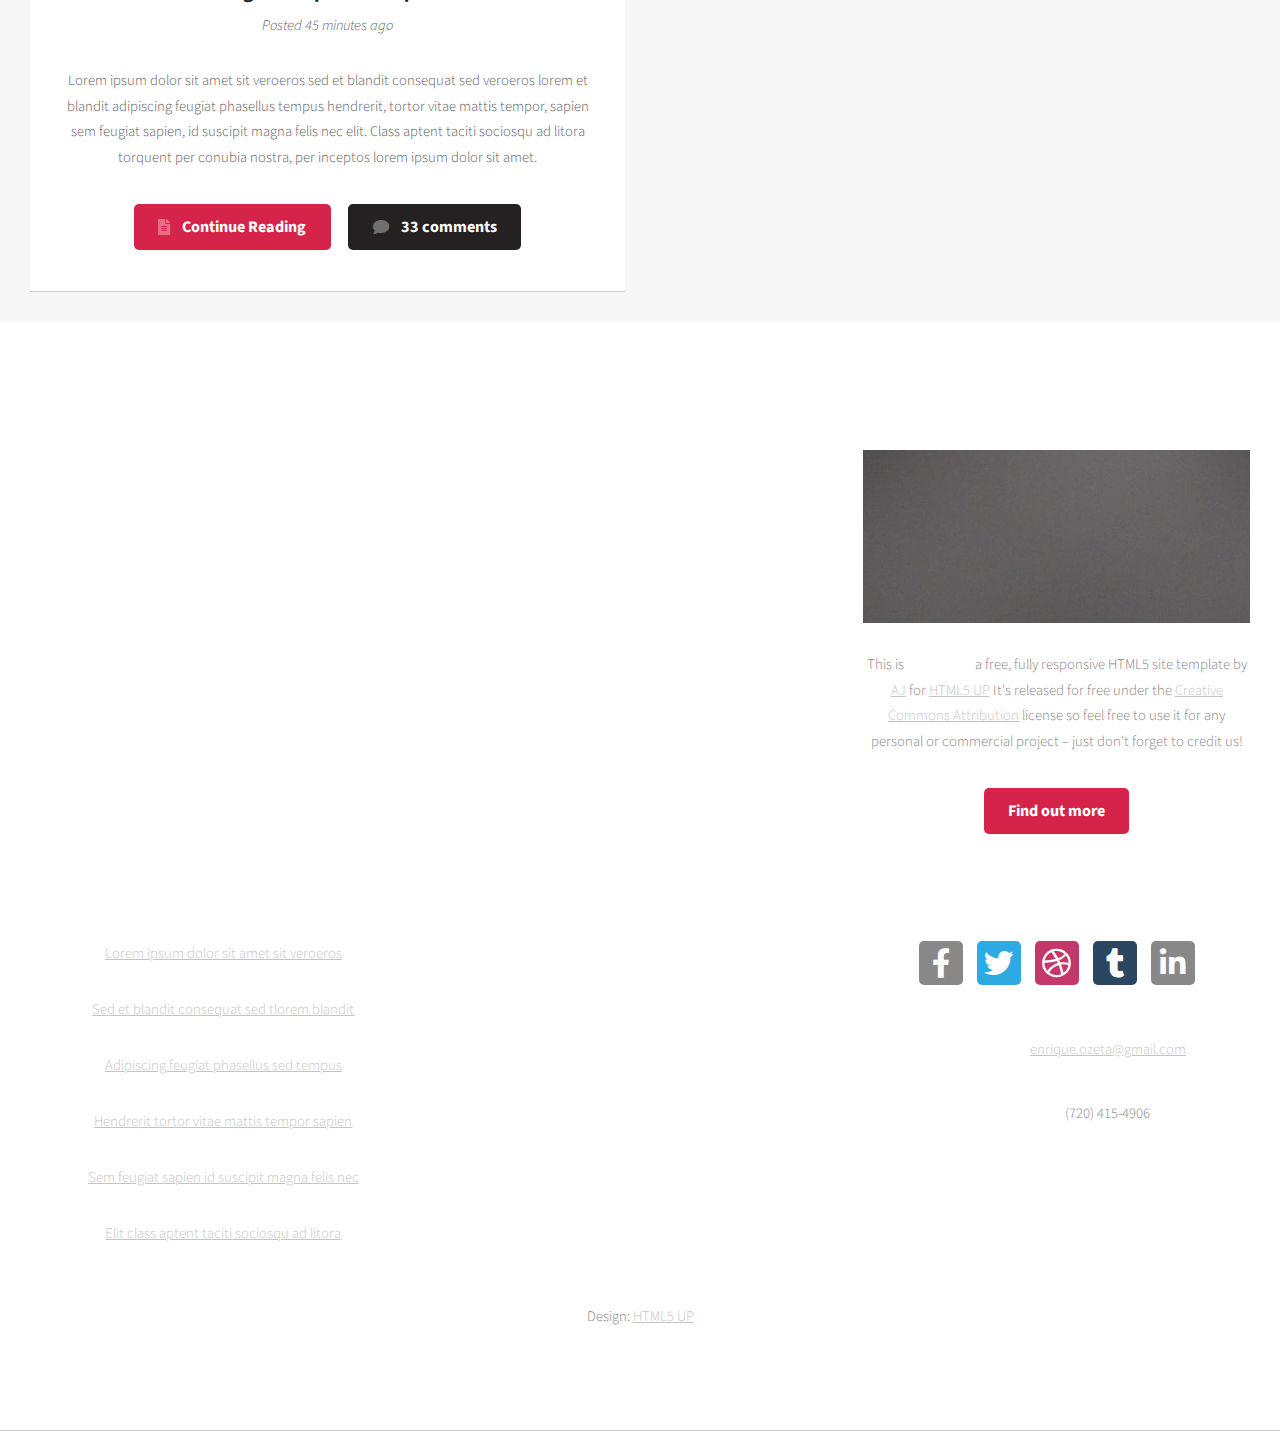
==== commit bd471ac0: "updated info" ====
--- a/index.html
+++ b/index.html
@@ -6,7 +6,7 @@
 -->
 <html>
 	<head>
-		<title>Dopetrope by HTML5 UP</title>
+		<title>Oscar Ozeta</title>
 		<meta charset="utf-8" />
 		<meta name="viewport" content="width=device-width, initial-scale=1, user-scalable=no" />
 		<link rel="stylesheet" href="assets/css/main.css" />
@@ -18,85 +18,85 @@
 				<section id="header">
 
 					<!-- Logo -->
-						<h1><a href="index.html">Dopetrope</a></h1>
+						<h1><a href="index.html">Oscar Ozeta</a></h1>
 
 					<!-- Nav -->
 						<nav id="nav">
 							<ul>
 								<li class="current"><a href="index.html">Home</a></li>
-								<li>
-									<a href="#">Dropdown</a>
-									<ul>
-										<li><a href="#">Lorem ipsum dolor</a></li>
-										<li><a href="#">Magna phasellus</a></li>
-										<li><a href="#">Etiam dolore nisl</a></li>
-										<li>
-											<a href="#">Phasellus consequat</a>
-											<ul>
-												<li><a href="#">Magna phasellus</a></li>
-												<li><a href="#">Etiam dolore nisl</a></li>
-												<li><a href="#">Veroeros feugiat</a></li>
-												<li><a href="#">Nisl sed aliquam</a></li>
-												<li><a href="#">Dolore adipiscing</a></li>
-											</ul>
-										</li>
-										<li><a href="#">Veroeros feugiat</a></li>
-									</ul>
-								</li>
-								<li><a href="left-sidebar.html">Left Sidebar</a></li>
-								<li><a href="right-sidebar.html">Right Sidebar</a></li>
-								<li><a href="no-sidebar.html">No Sidebar</a></li>
+<!--								<li>-->
+<!--									<a href="#">Dropdown</a>-->
+<!--									<ul>-->
+<!--										<li><a href="#">Lorem ipsum dolor</a></li>-->
+<!--										<li><a href="#">Magna phasellus</a></li>-->
+<!--										<li><a href="#">Etiam dolore nisl</a></li>-->
+<!--										<li>-->
+<!--											<a href="#">Phasellus consequat</a>-->
+<!--											<ul>-->
+<!--												<li><a href="#">Magna phasellus</a></li>-->
+<!--												<li><a href="#">Etiam dolore nisl</a></li>-->
+<!--												<li><a href="#">Veroeros feugiat</a></li>-->
+<!--												<li><a href="#">Nisl sed aliquam</a></li>-->
+<!--												<li><a href="#">Dolore adipiscing</a></li>-->
+<!--											</ul>-->
+<!--										</li>-->
+<!--										<li><a href="#">Veroeros feugiat</a></li>-->
+<!--									</ul>-->
+<!--								</li>-->
+<!--								<li><a href="left-sidebar.html">Left Sidebar</a></li>-->
+<!--								<li><a href="right-sidebar.html">Right Sidebar</a></li>-->
+								<li><a href="no-sidebar.html">Contact Me</a></li>
 							</ul>
 						</nav>
 
 					<!-- Banner -->
 						<section id="banner">
 							<header>
-								<h2>Howdy. This is Dopetrope.</h2>
-								<p>A responsive template by HTML5 UP</p>
+								<h2>My Portfolio</h2>
+								<p>Projects, About Me, and Experience</p>
 							</header>
 						</section>
 
 					<!-- Intro -->
-						<section id="intro" class="container">
-							<div class="row">
-								<div class="col-4 col-12-medium">
-									<section class="first">
-										<i class="icon solid featured fa-cog"></i>
-										<header>
-											<h2>Ipsum consequat</h2>
-										</header>
-										<p>Nisl amet dolor sit ipsum veroeros sed blandit consequat veroeros et magna tempus.</p>
-									</section>
-								</div>
-								<div class="col-4 col-12-medium">
-									<section class="middle">
-										<i class="icon solid featured alt fa-bolt"></i>
-										<header>
-											<h2>Magna etiam dolor</h2>
-										</header>
-										<p>Nisl amet dolor sit ipsum veroeros sed blandit consequat veroeros et magna tempus.</p>
-									</section>
-								</div>
-								<div class="col-4 col-12-medium">
-									<section class="last">
-										<i class="icon solid featured alt2 fa-star"></i>
-										<header>
-											<h2>Tempus adipiscing</h2>
-										</header>
-										<p>Nisl amet dolor sit ipsum veroeros sed blandit consequat veroeros et magna tempus.</p>
-									</section>
-								</div>
-							</div>
-							<footer>
-								<ul class="actions">
-									<li><a href="#" class="button large">Get Started</a></li>
-									<li><a href="#" class="button alt large">Learn More</a></li>
-								</ul>
-							</footer>
-						</section>
-
-				</section>
+<!--						<section id="intro" class="container">-->
+<!--							<div class="row">-->
+<!--								<div class="col-4 col-12-medium">-->
+<!--									<section class="first">-->
+<!--										<i class="icon solid featured fa-cog"></i>-->
+<!--										<header>-->
+<!--											<h2>Ipsum consequat</h2>-->
+<!--										</header>-->
+<!--										<p>Nisl amet dolor sit ipsum veroeros sed blandit consequat veroeros et magna tempus.</p>-->
+<!--									</section>-->
+<!--								</div>-->
+<!--								<div class="col-4 col-12-medium">-->
+<!--									<section class="middle">-->
+<!--										<i class="icon solid featured alt fa-bolt"></i>-->
+<!--										<header>-->
+<!--											<h2>Magna etiam dolor</h2>-->
+<!--										</header>-->
+<!--										<p>Nisl amet dolor sit ipsum veroeros sed blandit consequat veroeros et magna tempus.</p>-->
+<!--									</section>-->
+<!--								</div>-->
+<!--								<div class="col-4 col-12-medium">-->
+<!--									<section class="last">-->
+<!--										<i class="icon solid featured alt2 fa-star"></i>-->
+<!--										<header>-->
+<!--											<h2>Tempus adipiscing</h2>-->
+<!--										</header>-->
+<!--										<p>Nisl amet dolor sit ipsum veroeros sed blandit consequat veroeros et magna tempus.</p>-->
+<!--									</section>-->
+<!--								</div>-->
+<!--							</div>-->
+<!--							<footer>-->
+<!--								<ul class="actions">-->
+<!--									<li><a href="#" class="button large">Get Started</a></li>-->
+<!--									<li><a href="#" class="button alt large">Learn More</a></li>-->
+<!--								</ul>-->
+<!--							</footer>-->
+<!--						</section>-->
+
+<!--				</section>-->
 
 			<!-- Main -->
 				<section id="main">
@@ -114,9 +114,9 @@
 												<section class="box">
 													<a href="#" class="image featured"><img src="images/pic02.jpg" alt="" /></a>
 													<header>
-														<h3>Ipsum feugiat et dolor</h3>
+														<h3>Sneaker Controller</h3>
 													</header>
-													<p>Lorem ipsum dolor sit amet sit veroeros sed amet blandit consequat veroeros lorem blandit adipiscing et feugiat phasellus tempus dolore ipsum lorem dolore.</p>
+													<p>A web server that uses Springboot, connects to Docker, and stores data in PostgreSQL.</p>
 													<footer>
 														<ul class="actions">
 															<li><a href="#" class="button alt">Find out more</a></li>
@@ -128,9 +128,9 @@
 												<section class="box">
 													<a href="#" class="image featured"><img src="images/pic03.jpg" alt="" /></a>
 													<header>
-														<h3>Sed etiam lorem nulla</h3>
+														<h3>Sneaker Website</h3>
 													</header>
-													<p>Lorem ipsum dolor sit amet sit veroeros sed amet blandit consequat veroeros lorem blandit adipiscing et feugiat phasellus tempus dolore ipsum lorem dolore.</p>
+													<p>A site created in Angular that helps users find the best price on a shoe they want.</p>
 													<footer>
 														<ul class="actions">
 															<li><a href="#" class="button alt">Find out more</a></li>
@@ -138,62 +138,62 @@
 													</footer>
 												</section>
 											</div>
-											<div class="col-4 col-6-medium col-12-small">
-												<section class="box">
-													<a href="#" class="image featured"><img src="images/pic04.jpg" alt="" /></a>
-													<header>
-														<h3>Consequat et tempus</h3>
-													</header>
-													<p>Lorem ipsum dolor sit amet sit veroeros sed amet blandit consequat veroeros lorem blandit adipiscing et feugiat phasellus tempus dolore ipsum lorem dolore.</p>
-													<footer>
-														<ul class="actions">
-															<li><a href="#" class="button alt">Find out more</a></li>
-														</ul>
-													</footer>
-												</section>
-											</div>
-											<div class="col-4 col-6-medium col-12-small">
-												<section class="box">
-													<a href="#" class="image featured"><img src="images/pic05.jpg" alt="" /></a>
-													<header>
-														<h3>Blandit sed adipiscing</h3>
-													</header>
-													<p>Lorem ipsum dolor sit amet sit veroeros sed amet blandit consequat veroeros lorem blandit adipiscing et feugiat phasellus tempus dolore ipsum lorem dolore.</p>
-													<footer>
-														<ul class="actions">
-															<li><a href="#" class="button alt">Find out more</a></li>
-														</ul>
-													</footer>
-												</section>
-											</div>
-											<div class="col-4 col-6-medium col-12-small">
-												<section class="box">
-													<a href="#" class="image featured"><img src="images/pic06.jpg" alt="" /></a>
-													<header>
-														<h3>Etiam nisl consequat</h3>
-													</header>
-													<p>Lorem ipsum dolor sit amet sit veroeros sed amet blandit consequat veroeros lorem blandit adipiscing et feugiat phasellus tempus dolore ipsum lorem dolore.</p>
-													<footer>
-														<ul class="actions">
-															<li><a href="#" class="button alt">Find out more</a></li>
-														</ul>
-													</footer>
-												</section>
-											</div>
-											<div class="col-4 col-6-medium col-12-small">
-												<section class="box">
-													<a href="#" class="image featured"><img src="images/pic07.jpg" alt="" /></a>
-													<header>
-														<h3>Dolore nisl feugiat</h3>
-													</header>
-													<p>Lorem ipsum dolor sit amet sit veroeros sed amet blandit consequat veroeros lorem blandit adipiscing et feugiat phasellus tempus dolore ipsum lorem dolore.</p>
-													<footer>
-														<ul class="actions">
-															<li><a href="#" class="button alt">Find out more</a></li>
-														</ul>
-													</footer>
-												</section>
-											</div>
+<!--											<div class="col-4 col-6-medium col-12-small">-->
+<!--												<section class="box">-->
+<!--													<a href="#" class="image featured"><img src="images/pic04.jpg" alt="" /></a>-->
+<!--													<header>-->
+<!--														<h3>Consequat et tempus</h3>-->
+<!--													</header>-->
+<!--													<p>Lorem ipsum dolor sit amet sit veroeros sed amet blandit consequat veroeros lorem blandit adipiscing et feugiat phasellus tempus dolore ipsum lorem dolore.</p>-->
+<!--													<footer>-->
+<!--														<ul class="actions">-->
+<!--															<li><a href="#" class="button alt">Find out more</a></li>-->
+<!--														</ul>-->
+<!--													</footer>-->
+<!--												</section>-->
+<!--											</div>-->
+<!--											<div class="col-4 col-6-medium col-12-small">-->
+<!--												<section class="box">-->
+<!--													<a href="#" class="image featured"><img src="images/pic05.jpg" alt="" /></a>-->
+<!--													<header>-->
+<!--														<h3>Blandit sed adipiscing</h3>-->
+<!--													</header>-->
+<!--													<p>Lorem ipsum dolor sit amet sit veroeros sed amet blandit consequat veroeros lorem blandit adipiscing et feugiat phasellus tempus dolore ipsum lorem dolore.</p>-->
+<!--													<footer>-->
+<!--														<ul class="actions">-->
+<!--															<li><a href="#" class="button alt">Find out more</a></li>-->
+<!--														</ul>-->
+<!--													</footer>-->
+<!--												</section>-->
+<!--											</div>-->
+<!--											<div class="col-4 col-6-medium col-12-small">-->
+<!--												<section class="box">-->
+<!--													<a href="#" class="image featured"><img src="images/pic06.jpg" alt="" /></a>-->
+<!--													<header>-->
+<!--														<h3>Etiam nisl consequat</h3>-->
+<!--													</header>-->
+<!--													<p>Lorem ipsum dolor sit amet sit veroeros sed amet blandit consequat veroeros lorem blandit adipiscing et feugiat phasellus tempus dolore ipsum lorem dolore.</p>-->
+<!--													<footer>-->
+<!--														<ul class="actions">-->
+<!--															<li><a href="#" class="button alt">Find out more</a></li>-->
+<!--														</ul>-->
+<!--													</footer>-->
+<!--												</section>-->
+<!--											</div>-->
+<!--											<div class="col-4 col-6-medium col-12-small">-->
+<!--												<section class="box">-->
+<!--													<a href="#" class="image featured"><img src="images/pic07.jpg" alt="" /></a>-->
+<!--													<header>-->
+<!--														<h3>Dolore nisl feugiat</h3>-->
+<!--													</header>-->
+<!--													<p>Lorem ipsum dolor sit amet sit veroeros sed amet blandit consequat veroeros lorem blandit adipiscing et feugiat phasellus tempus dolore ipsum lorem dolore.</p>-->
+<!--													<footer>-->
+<!--														<ul class="actions">-->
+<!--															<li><a href="#" class="button alt">Find out more</a></li>-->
+<!--														</ul>-->
+<!--													</footer>-->
+<!--												</section>-->
+<!--											</div>-->
 										</div>
 									</section>
 
@@ -222,22 +222,22 @@
 													</footer>
 												</section>
 											</div>
-											<div class="col-6 col-12-small">
-												<section class="box">
-													<a href="#" class="image featured"><img src="images/pic09.jpg" alt="" /></a>
-													<header>
-														<h3>Aptent veroeros aliquam</h3>
-														<p>Posted 45 minutes ago</p>
-													</header>
-													<p>Lorem ipsum dolor sit amet sit veroeros sed et blandit consequat sed veroeros lorem et blandit adipiscing feugiat phasellus tempus hendrerit, tortor vitae mattis tempor, sapien sem feugiat sapien, id suscipit magna felis nec elit. Class aptent taciti sociosqu ad litora torquent per conubia nostra, per inceptos lorem ipsum dolor sit amet.</p>
-													<footer>
-														<ul class="actions">
-															<li><a href="#" class="button icon solid fa-file-alt">Continue Reading</a></li>
-															<li><a href="#" class="button alt icon solid fa-comment">33 comments</a></li>
-														</ul>
-													</footer>
-												</section>
-											</div>
+<!--											<div class="col-6 col-12-small">-->
+<!--												<section class="box">-->
+<!--													<a href="#" class="image featured"><img src="images/pic09.jpg" alt="" /></a>-->
+<!--													<header>-->
+<!--														<h3>Aptent veroeros aliquam</h3>-->
+<!--														<p>Posted 45 minutes ago</p>-->
+<!--													</header>-->
+<!--													<p>Lorem ipsum dolor sit amet sit veroeros sed et blandit consequat sed veroeros lorem et blandit adipiscing feugiat phasellus tempus hendrerit, tortor vitae mattis tempor, sapien sem feugiat sapien, id suscipit magna felis nec elit. Class aptent taciti sociosqu ad litora torquent per conubia nostra, per inceptos lorem ipsum dolor sit amet.</p>-->
+<!--													<footer>-->
+<!--														<ul class="actions">-->
+<!--															<li><a href="#" class="button icon solid fa-file-alt">Continue Reading</a></li>-->
+<!--															<li><a href="#" class="button alt icon solid fa-comment">33 comments</a></li>-->
+<!--														</ul>-->
+<!--													</footer>-->
+<!--												</section>-->
+<!--											</div>-->
 										</div>
 									</section>
 
@@ -255,33 +255,33 @@
 									<header>
 										<h2>Blandit nisl adipiscing</h2>
 									</header>
-									<ul class="dates">
-										<li>
-											<span class="date">Jan <strong>27</strong></span>
-											<h3><a href="#">Lorem dolor sit amet veroeros</a></h3>
-											<p>Ipsum dolor sit amet veroeros consequat blandit ipsum phasellus lorem consequat etiam.</p>
-										</li>
-										<li>
-											<span class="date">Jan <strong>23</strong></span>
-											<h3><a href="#">Ipsum sed blandit nisl consequat</a></h3>
-											<p>Blandit phasellus lorem ipsum dolor tempor sapien tortor hendrerit adipiscing feugiat lorem.</p>
-										</li>
-										<li>
-											<span class="date">Jan <strong>15</strong></span>
-											<h3><a href="#">Magna tempus lorem feugiat</a></h3>
-											<p>Dolore consequat sed phasellus lorem sed etiam nullam dolor etiam sed amet sit consequat.</p>
-										</li>
-										<li>
-											<span class="date">Jan <strong>12</strong></span>
-											<h3><a href="#">Dolore tempus ipsum feugiat nulla</a></h3>
-											<p>Feugiat lorem dolor sed nullam tempus lorem ipsum dolor sit amet nullam consequat.</p>
-										</li>
-										<li>
-											<span class="date">Jan <strong>10</strong></span>
-											<h3><a href="#">Blandit tempus aliquam?</a></h3>
-											<p>Feugiat sed tempus blandit tempus adipiscing nisl lorem ipsum dolor sit amet dolore.</p>
-										</li>
-									</ul>
+<!--									<ul class="dates">-->
+<!--										<li>-->
+<!--											<span class="date">Jan <strong>27</strong></span>-->
+<!--											<h3><a href="#">Lorem dolor sit amet veroeros</a></h3>-->
+<!--											<p>Ipsum dolor sit amet veroeros consequat blandit ipsum phasellus lorem consequat etiam.</p>-->
+<!--										</li>-->
+<!--										<li>-->
+<!--											<span class="date">Jan <strong>23</strong></span>-->
+<!--											<h3><a href="#">Ipsum sed blandit nisl consequat</a></h3>-->
+<!--											<p>Blandit phasellus lorem ipsum dolor tempor sapien tortor hendrerit adipiscing feugiat lorem.</p>-->
+<!--										</li>-->
+<!--										<li>-->
+<!--											<span class="date">Jan <strong>15</strong></span>-->
+<!--											<h3><a href="#">Magna tempus lorem feugiat</a></h3>-->
+<!--											<p>Dolore consequat sed phasellus lorem sed etiam nullam dolor etiam sed amet sit consequat.</p>-->
+<!--										</li>-->
+<!--										<li>-->
+<!--											<span class="date">Jan <strong>12</strong></span>-->
+<!--											<h3><a href="#">Dolore tempus ipsum feugiat nulla</a></h3>-->
+<!--											<p>Feugiat lorem dolor sed nullam tempus lorem ipsum dolor sit amet nullam consequat.</p>-->
+<!--										</li>-->
+<!--										<li>-->
+<!--											<span class="date">Jan <strong>10</strong></span>-->
+<!--											<h3><a href="#">Blandit tempus aliquam?</a></h3>-->
+<!--											<p>Feugiat sed tempus blandit tempus adipiscing nisl lorem ipsum dolor sit amet dolore.</p>-->
+<!--										</li>-->
+<!--									</ul>-->
 								</section>
 							</div>
 							<div class="col-4 col-12-medium">
@@ -322,14 +322,6 @@
 									<header>
 										<h2>Ipsum et phasellus</h2>
 									</header>
-									<ul class="divided">
-										<li><a href="#">Lorem ipsum dolor sit amet sit veroeros</a></li>
-										<li><a href="#">Sed et blandit consequat sed tlorem blandit</a></li>
-										<li><a href="#">Adipiscing feugiat phasellus sed tempus</a></li>
-										<li><a href="#">Hendrerit tortor vitae mattis tempor sapien</a></li>
-										<li><a href="#">Sem feugiat sapien id suscipit magna felis nec</a></li>
-										<li><a href="#">Elit class aptent taciti sociosqu ad litora</a></li>
-									</ul>
 								</section>
 							</div>
 							<div class="col-4 col-12-medium">
@@ -346,20 +338,12 @@
 									</ul>
 									<ul class="contact">
 										<li>
-											<h3>Address</h3>
-											<p>
-												Untitled Incorporated<br />
-												1234 Somewhere Road Suite<br />
-												Nashville, TN 00000-0000
-											</p>
-										</li>
-										<li>
-											<h3>Mail</h3>
-											<p><a href="#">someone@untitled.tld</a></p>
+											<h3>E-Mail</h3>
+											<p><a href="#">enrique.ozeta@gmail.com</a></p>
 										</li>
 										<li>
 											<h3>Phone</h3>
-											<p>(800) 000-0000</p>
+											<p>(720) 415-4906</p>
 										</li>
 									</ul>
 								</section>
@@ -369,7 +353,7 @@
 								<!-- Copyright -->
 									<div id="copyright">
 										<ul class="links">
-											<li>&copy; Untitled. All rights reserved.</li><li>Design: <a href="http://html5up.net">HTML5 UP</a></li>
+											<li>Design: <a href="http://html5up.net">HTML5 UP</a></li>
 										</ul>
 									</div>
 
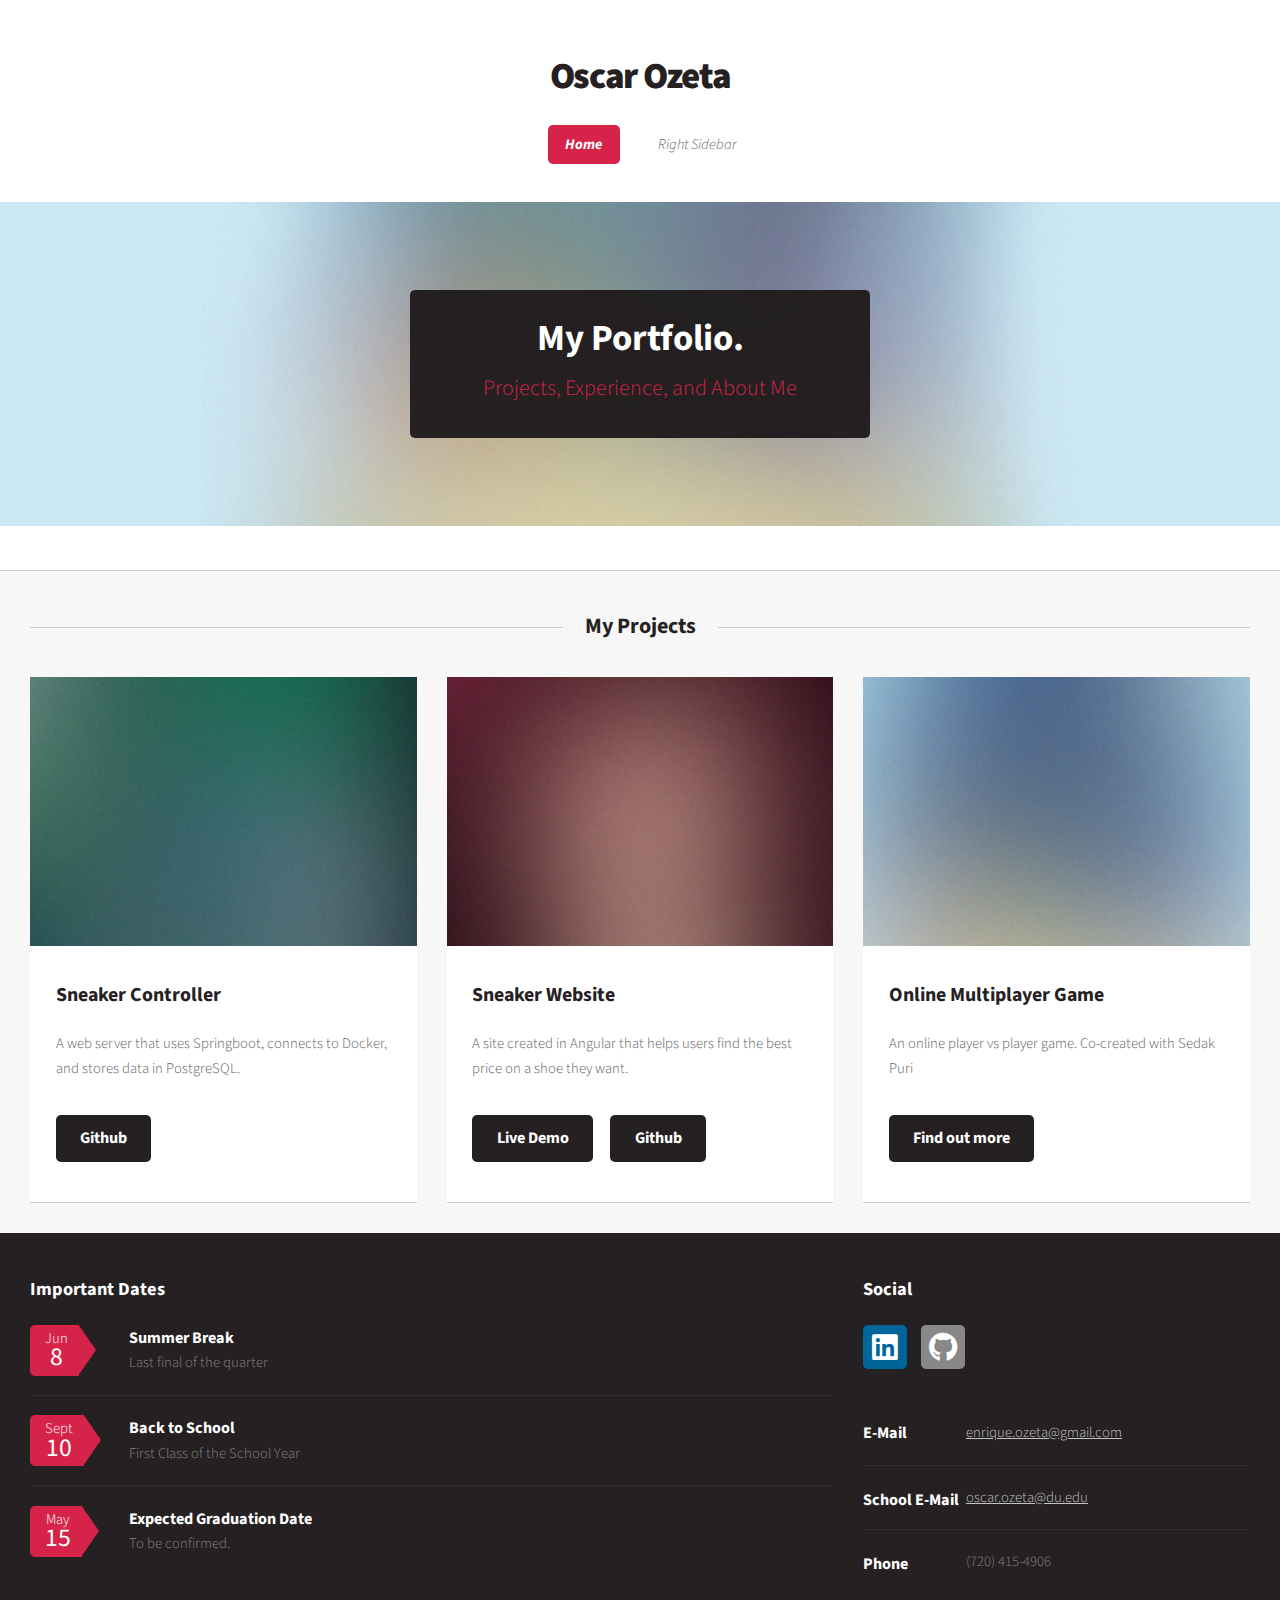
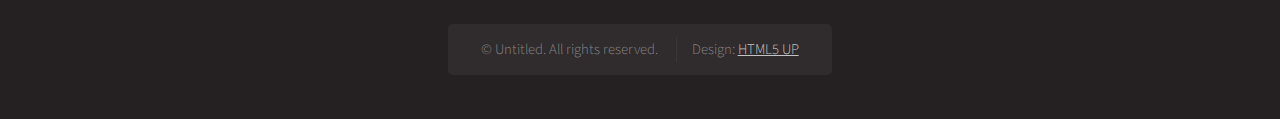
==== commit a71d59ad: "changed files again and added more info, need to add pictures" ====
--- a/index.html
+++ b/index.html
@@ -5,372 +5,376 @@
 	Free for personal and commercial use under the CCA 3.0 license (html5up.net/license)
 -->
 <html>
-	<head>
-		<title>Oscar Ozeta</title>
-		<meta charset="utf-8" />
-		<meta name="viewport" content="width=device-width, initial-scale=1, user-scalable=no" />
-		<link rel="stylesheet" href="assets/css/main.css" />
-	</head>
-	<body class="homepage is-preload">
-		<div id="page-wrapper">
-
-			<!-- Header -->
-				<section id="header">
-
-					<!-- Logo -->
-						<h1><a href="index.html">Oscar Ozeta</a></h1>
-
-					<!-- Nav -->
-						<nav id="nav">
-							<ul>
-								<li class="current"><a href="index.html">Home</a></li>
-<!--								<li>-->
-<!--									<a href="#">Dropdown</a>-->
-<!--									<ul>-->
-<!--										<li><a href="#">Lorem ipsum dolor</a></li>-->
-<!--										<li><a href="#">Magna phasellus</a></li>-->
-<!--										<li><a href="#">Etiam dolore nisl</a></li>-->
-<!--										<li>-->
-<!--											<a href="#">Phasellus consequat</a>-->
-<!--											<ul>-->
-<!--												<li><a href="#">Magna phasellus</a></li>-->
-<!--												<li><a href="#">Etiam dolore nisl</a></li>-->
-<!--												<li><a href="#">Veroeros feugiat</a></li>-->
-<!--												<li><a href="#">Nisl sed aliquam</a></li>-->
-<!--												<li><a href="#">Dolore adipiscing</a></li>-->
-<!--											</ul>-->
-<!--										</li>-->
-<!--										<li><a href="#">Veroeros feugiat</a></li>-->
-<!--									</ul>-->
-<!--								</li>-->
-<!--								<li><a href="left-sidebar.html">Left Sidebar</a></li>-->
-<!--								<li><a href="right-sidebar.html">Right Sidebar</a></li>-->
-								<li><a href="no-sidebar.html">Contact Me</a></li>
-							</ul>
-						</nav>
-
-					<!-- Banner -->
-						<section id="banner">
-							<header>
-								<h2>My Portfolio</h2>
-								<p>Projects, About Me, and Experience</p>
-							</header>
-						</section>
-
-					<!-- Intro -->
-<!--						<section id="intro" class="container">-->
-<!--							<div class="row">-->
-<!--								<div class="col-4 col-12-medium">-->
-<!--									<section class="first">-->
-<!--										<i class="icon solid featured fa-cog"></i>-->
-<!--										<header>-->
-<!--											<h2>Ipsum consequat</h2>-->
-<!--										</header>-->
-<!--										<p>Nisl amet dolor sit ipsum veroeros sed blandit consequat veroeros et magna tempus.</p>-->
-<!--									</section>-->
-<!--								</div>-->
-<!--								<div class="col-4 col-12-medium">-->
-<!--									<section class="middle">-->
-<!--										<i class="icon solid featured alt fa-bolt"></i>-->
-<!--										<header>-->
-<!--											<h2>Magna etiam dolor</h2>-->
-<!--										</header>-->
-<!--										<p>Nisl amet dolor sit ipsum veroeros sed blandit consequat veroeros et magna tempus.</p>-->
-<!--									</section>-->
-<!--								</div>-->
-<!--								<div class="col-4 col-12-medium">-->
-<!--									<section class="last">-->
-<!--										<i class="icon solid featured alt2 fa-star"></i>-->
-<!--										<header>-->
-<!--											<h2>Tempus adipiscing</h2>-->
-<!--										</header>-->
-<!--										<p>Nisl amet dolor sit ipsum veroeros sed blandit consequat veroeros et magna tempus.</p>-->
-<!--									</section>-->
-<!--								</div>-->
-<!--							</div>-->
-<!--							<footer>-->
-<!--								<ul class="actions">-->
-<!--									<li><a href="#" class="button large">Get Started</a></li>-->
-<!--									<li><a href="#" class="button alt large">Learn More</a></li>-->
-<!--								</ul>-->
-<!--							</footer>-->
-<!--						</section>-->
-
-<!--				</section>-->
-
-			<!-- Main -->
-				<section id="main">
-					<div class="container">
-						<div class="row">
-							<div class="col-12">
-
-								<!-- Portfolio -->
-									<section>
-										<header class="major">
-											<h2>My Portfolio</h2>
-										</header>
-										<div class="row">
-											<div class="col-4 col-6-medium col-12-small">
-												<section class="box">
-													<a href="#" class="image featured"><img src="images/pic02.jpg" alt="" /></a>
-													<header>
-														<h3>Sneaker Controller</h3>
-													</header>
-													<p>A web server that uses Springboot, connects to Docker, and stores data in PostgreSQL.</p>
-													<footer>
-														<ul class="actions">
-															<li><a href="#" class="button alt">Find out more</a></li>
-														</ul>
-													</footer>
-												</section>
-											</div>
-											<div class="col-4 col-6-medium col-12-small">
-												<section class="box">
-													<a href="#" class="image featured"><img src="images/pic03.jpg" alt="" /></a>
-													<header>
-														<h3>Sneaker Website</h3>
-													</header>
-													<p>A site created in Angular that helps users find the best price on a shoe they want.</p>
-													<footer>
-														<ul class="actions">
-															<li><a href="#" class="button alt">Find out more</a></li>
-														</ul>
-													</footer>
-												</section>
-											</div>
-<!--											<div class="col-4 col-6-medium col-12-small">-->
-<!--												<section class="box">-->
-<!--													<a href="#" class="image featured"><img src="images/pic04.jpg" alt="" /></a>-->
-<!--													<header>-->
-<!--														<h3>Consequat et tempus</h3>-->
-<!--													</header>-->
-<!--													<p>Lorem ipsum dolor sit amet sit veroeros sed amet blandit consequat veroeros lorem blandit adipiscing et feugiat phasellus tempus dolore ipsum lorem dolore.</p>-->
-<!--													<footer>-->
-<!--														<ul class="actions">-->
-<!--															<li><a href="#" class="button alt">Find out more</a></li>-->
-<!--														</ul>-->
-<!--													</footer>-->
-<!--												</section>-->
-<!--											</div>-->
-<!--											<div class="col-4 col-6-medium col-12-small">-->
-<!--												<section class="box">-->
-<!--													<a href="#" class="image featured"><img src="images/pic05.jpg" alt="" /></a>-->
-<!--													<header>-->
-<!--														<h3>Blandit sed adipiscing</h3>-->
-<!--													</header>-->
-<!--													<p>Lorem ipsum dolor sit amet sit veroeros sed amet blandit consequat veroeros lorem blandit adipiscing et feugiat phasellus tempus dolore ipsum lorem dolore.</p>-->
-<!--													<footer>-->
-<!--														<ul class="actions">-->
-<!--															<li><a href="#" class="button alt">Find out more</a></li>-->
-<!--														</ul>-->
-<!--													</footer>-->
-<!--												</section>-->
-<!--											</div>-->
-<!--											<div class="col-4 col-6-medium col-12-small">-->
-<!--												<section class="box">-->
-<!--													<a href="#" class="image featured"><img src="images/pic06.jpg" alt="" /></a>-->
-<!--													<header>-->
-<!--														<h3>Etiam nisl consequat</h3>-->
-<!--													</header>-->
-<!--													<p>Lorem ipsum dolor sit amet sit veroeros sed amet blandit consequat veroeros lorem blandit adipiscing et feugiat phasellus tempus dolore ipsum lorem dolore.</p>-->
-<!--													<footer>-->
-<!--														<ul class="actions">-->
-<!--															<li><a href="#" class="button alt">Find out more</a></li>-->
-<!--														</ul>-->
-<!--													</footer>-->
-<!--												</section>-->
-<!--											</div>-->
-<!--											<div class="col-4 col-6-medium col-12-small">-->
-<!--												<section class="box">-->
-<!--													<a href="#" class="image featured"><img src="images/pic07.jpg" alt="" /></a>-->
-<!--													<header>-->
-<!--														<h3>Dolore nisl feugiat</h3>-->
-<!--													</header>-->
-<!--													<p>Lorem ipsum dolor sit amet sit veroeros sed amet blandit consequat veroeros lorem blandit adipiscing et feugiat phasellus tempus dolore ipsum lorem dolore.</p>-->
-<!--													<footer>-->
-<!--														<ul class="actions">-->
-<!--															<li><a href="#" class="button alt">Find out more</a></li>-->
-<!--														</ul>-->
-<!--													</footer>-->
-<!--												</section>-->
-<!--											</div>-->
-										</div>
-									</section>
-
-							</div>
-							<div class="col-12">
-
-								<!-- Blog -->
-									<section>
-										<header class="major">
-											<h2>The Blog</h2>
-										</header>
-										<div class="row">
-											<div class="col-6 col-12-small">
-												<section class="box">
-													<a href="#" class="image featured"><img src="images/pic08.jpg" alt="" /></a>
-													<header>
-														<h3>Magna tempus consequat</h3>
-														<p>Posted 45 minutes ago</p>
-													</header>
-													<p>Lorem ipsum dolor sit amet sit veroeros sed et blandit consequat sed veroeros lorem et blandit adipiscing feugiat phasellus tempus hendrerit, tortor vitae mattis tempor, sapien sem feugiat sapien, id suscipit magna felis nec elit. Class aptent taciti sociosqu ad litora torquent per conubia nostra, per inceptos lorem ipsum dolor sit amet.</p>
-													<footer>
-														<ul class="actions">
-															<li><a href="#" class="button icon solid fa-file-alt">Continue Reading</a></li>
-															<li><a href="#" class="button alt icon solid fa-comment">33 comments</a></li>
-														</ul>
-													</footer>
-												</section>
-											</div>
-<!--											<div class="col-6 col-12-small">-->
-<!--												<section class="box">-->
-<!--													<a href="#" class="image featured"><img src="images/pic09.jpg" alt="" /></a>-->
-<!--													<header>-->
-<!--														<h3>Aptent veroeros aliquam</h3>-->
-<!--														<p>Posted 45 minutes ago</p>-->
-<!--													</header>-->
-<!--													<p>Lorem ipsum dolor sit amet sit veroeros sed et blandit consequat sed veroeros lorem et blandit adipiscing feugiat phasellus tempus hendrerit, tortor vitae mattis tempor, sapien sem feugiat sapien, id suscipit magna felis nec elit. Class aptent taciti sociosqu ad litora torquent per conubia nostra, per inceptos lorem ipsum dolor sit amet.</p>-->
-<!--													<footer>-->
-<!--														<ul class="actions">-->
-<!--															<li><a href="#" class="button icon solid fa-file-alt">Continue Reading</a></li>-->
-<!--															<li><a href="#" class="button alt icon solid fa-comment">33 comments</a></li>-->
-<!--														</ul>-->
-<!--													</footer>-->
-<!--												</section>-->
-<!--											</div>-->
-										</div>
-									</section>
-
-							</div>
-						</div>
-					</div>
-				</section>
-
-			<!-- Footer -->
-				<section id="footer">
-					<div class="container">
-						<div class="row">
-							<div class="col-8 col-12-medium">
-								<section>
-									<header>
-										<h2>Blandit nisl adipiscing</h2>
-									</header>
-<!--									<ul class="dates">-->
-<!--										<li>-->
-<!--											<span class="date">Jan <strong>27</strong></span>-->
-<!--											<h3><a href="#">Lorem dolor sit amet veroeros</a></h3>-->
-<!--											<p>Ipsum dolor sit amet veroeros consequat blandit ipsum phasellus lorem consequat etiam.</p>-->
-<!--										</li>-->
-<!--										<li>-->
-<!--											<span class="date">Jan <strong>23</strong></span>-->
-<!--											<h3><a href="#">Ipsum sed blandit nisl consequat</a></h3>-->
-<!--											<p>Blandit phasellus lorem ipsum dolor tempor sapien tortor hendrerit adipiscing feugiat lorem.</p>-->
-<!--										</li>-->
-<!--										<li>-->
-<!--											<span class="date">Jan <strong>15</strong></span>-->
-<!--											<h3><a href="#">Magna tempus lorem feugiat</a></h3>-->
-<!--											<p>Dolore consequat sed phasellus lorem sed etiam nullam dolor etiam sed amet sit consequat.</p>-->
-<!--										</li>-->
-<!--										<li>-->
-<!--											<span class="date">Jan <strong>12</strong></span>-->
-<!--											<h3><a href="#">Dolore tempus ipsum feugiat nulla</a></h3>-->
-<!--											<p>Feugiat lorem dolor sed nullam tempus lorem ipsum dolor sit amet nullam consequat.</p>-->
-<!--										</li>-->
-<!--										<li>-->
-<!--											<span class="date">Jan <strong>10</strong></span>-->
-<!--											<h3><a href="#">Blandit tempus aliquam?</a></h3>-->
-<!--											<p>Feugiat sed tempus blandit tempus adipiscing nisl lorem ipsum dolor sit amet dolore.</p>-->
-<!--										</li>-->
-<!--									</ul>-->
-								</section>
-							</div>
-							<div class="col-4 col-12-medium">
-								<section>
-									<header>
-										<h2>What's this all about?</h2>
-									</header>
-									<a href="#" class="image featured"><img src="images/pic10.jpg" alt="" /></a>
-									<p>
-										This is <strong>Dopetrope</strong> a free, fully responsive HTML5 site template by
-										<a href="http://twitter.com/ajlkn">AJ</a> for <a href="http://html5up.net/">HTML5 UP</a> It's released for free under
-										the <a href="http://html5up.net/license/">Creative Commons Attribution</a> license so feel free to use it for any personal or commercial project &ndash; just don't forget to credit us!
-									</p>
-									<footer>
-										<ul class="actions">
-											<li><a href="#" class="button">Find out more</a></li>
-										</ul>
-									</footer>
-								</section>
-							</div>
-							<div class="col-4 col-6-medium col-12-small">
-								<section>
-									<header>
-										<h2>Tempus consequat</h2>
-									</header>
-									<ul class="divided">
-										<li><a href="#">Lorem ipsum dolor sit amet sit veroeros</a></li>
-										<li><a href="#">Sed et blandit consequat sed tlorem blandit</a></li>
-										<li><a href="#">Adipiscing feugiat phasellus sed tempus</a></li>
-										<li><a href="#">Hendrerit tortor vitae mattis tempor sapien</a></li>
-										<li><a href="#">Sem feugiat sapien id suscipit magna felis nec</a></li>
-										<li><a href="#">Elit class aptent taciti sociosqu ad litora</a></li>
-									</ul>
-								</section>
-							</div>
-							<div class="col-4 col-6-medium col-12-small">
-								<section>
-									<header>
-										<h2>Ipsum et phasellus</h2>
-									</header>
-								</section>
-							</div>
-							<div class="col-4 col-12-medium">
-								<section>
-									<header>
-										<h2>Vitae tempor lorem</h2>
-									</header>
-									<ul class="social">
-										<li><a class="icon brands fa-facebook-f" href="#"><span class="label">Facebook</span></a></li>
-										<li><a class="icon brands fa-twitter" href="#"><span class="label">Twitter</span></a></li>
-										<li><a class="icon brands fa-dribbble" href="#"><span class="label">Dribbble</span></a></li>
-										<li><a class="icon brands fa-tumblr" href="#"><span class="label">Tumblr</span></a></li>
-										<li><a class="icon brands fa-linkedin-in" href="#"><span class="label">LinkedIn</span></a></li>
-									</ul>
-									<ul class="contact">
-										<li>
-											<h3>E-Mail</h3>
-											<p><a href="#">enrique.ozeta@gmail.com</a></p>
-										</li>
-										<li>
-											<h3>Phone</h3>
-											<p>(720) 415-4906</p>
-										</li>
-									</ul>
-								</section>
-							</div>
-							<div class="col-12">
-
-								<!-- Copyright -->
-									<div id="copyright">
-										<ul class="links">
-											<li>Design: <a href="http://html5up.net">HTML5 UP</a></li>
-										</ul>
-									</div>
-
-							</div>
-						</div>
-					</div>
-				</section>
-
-		</div>
-
-		<!-- Scripts -->
-			<script src="assets/js/jquery.min.js"></script>
-			<script src="assets/js/jquery.dropotron.min.js"></script>
-			<script src="assets/js/browser.min.js"></script>
-			<script src="assets/js/breakpoints.min.js"></script>
-			<script src="assets/js/util.js"></script>
-			<script src="assets/js/main.js"></script>
-
-	</body>
+<head>
+    <title>Oscar Ozeta</title>
+    <meta charset="utf-8"/>
+    <meta name="viewport" content="width=device-width, initial-scale=1, user-scalable=no"/>
+    <link rel="stylesheet" href="assets/css/main.css"/>
+</head>
+<body class="homepage is-preload">
+<div id="page-wrapper">
+
+    <!-- Header -->
+    <section id="header">
+
+        <!-- Logo -->
+        <h1><a href="index.html">Oscar Ozeta</a></h1>
+
+        <!-- Nav -->
+        <nav id="nav">
+            <ul>
+                <li class="current"><a href="index.html">Home</a></li>
+                <li><a href="right-sidebar.html">Right Sidebar</a></li>
+            </ul>
+        </nav>
+
+        <!-- Banner -->
+        <section id="banner">
+            <header>
+                <h2>My Portfolio.</h2>
+                <p>Projects, Experience, and About Me</p>
+            </header>
+        </section>
+
+        <!-- Intro -->
+        <!--        <section id="intro" class="container">-->
+        <!--            <div class="row">-->
+        <!--                <div class="col-4 col-12-medium">-->
+        <!--                    <section class="first">-->
+        <!--                        <i class="icon solid featured fa-cog"></i>-->
+        <!--                        <header>-->
+        <!--                            <h2>Ipsum consequat</h2>-->
+        <!--                        </header>-->
+        <!--                        <p>Nisl amet dolor sit ipsum veroeros sed blandit consequat veroeros et magna tempus.</p>-->
+        <!--                    </section>-->
+        <!--                </div>-->
+        <!--                <div class="col-4 col-12-medium">-->
+        <!--                    <section class="middle">-->
+        <!--                        <i class="icon solid featured alt fa-bolt"></i>-->
+        <!--                        <header>-->
+        <!--                            <h2>Magna etiam dolor</h2>-->
+        <!--                        </header>-->
+        <!--                        <p>Nisl amet dolor sit ipsum veroeros sed blandit consequat veroeros et magna tempus.</p>-->
+        <!--                    </section>-->
+        <!--                </div>-->
+        <!--                <div class="col-4 col-12-medium">-->
+        <!--                    <section class="last">-->
+        <!--                        <i class="icon solid featured alt2 fa-star"></i>-->
+        <!--                        <header>-->
+        <!--                            <h2>Tempus adipiscing</h2>-->
+        <!--                        </header>-->
+        <!--                        <p>Nisl amet dolor sit ipsum veroeros sed blandit consequat veroeros et magna tempus.</p>-->
+        <!--                    </section>-->
+        <!--                </div>-->
+        <!--            </div>-->
+        <!--            <footer>-->
+        <!--                <ul class="actions">-->
+        <!--                    <li><a href="#" class="button large">Get Started</a></li>-->
+        <!--                    <li><a href="#" class="button alt large">Learn More</a></li>-->
+        <!--                </ul>-->
+        <!--            </footer>-->
+        <!--        </section>-->
+
+    </section>
+
+    <!-- Main -->
+    <section id="main">
+        <div class="container">
+            <div class="row">
+                <div class="col-12">
+
+                    <!-- Portfolio -->
+                    <section>
+                        <header class="major">
+                            <h2>My Projects</h2>
+                        </header>
+                        <div class="row">
+                            <div class="col-4 col-6-medium col-12-small">
+                                <section class="box">
+                                    <a href="#" class="image featured"><img src="images/pic02.jpg" alt=""/></a>
+                                    <header>
+                                        <h3>Sneaker Controller</h3>
+                                    </header>
+                                    <p>A web server that uses Springboot, connects to Docker, and stores data in
+                                        PostgreSQL.</p>
+                                    <footer>
+                                        <ul class="actions">
+                                            <li><a href="https://github.com/OscarOzeta/Sneaker" class="button alt">Github</a>
+                                            </li>
+                                        </ul>
+                                    </footer>
+                                </section>
+                            </div>
+                            <div class="col-4 col-6-medium col-12-small">
+                                <section class="box">
+                                    <a href="#" class="image featured"><img src="images/pic03.jpg" alt=""/></a>
+                                    <header>
+                                        <h3>Sneaker Website</h3>
+                                    </header>
+                                    <p>A site created in Angular that helps users find the best price on a shoe they
+                                        want.</p>
+                                    <footer>
+                                        <ul class="actions">
+                                            <li><a href="#" class="button alt">Live Demo</a></li>
+                                            <li><a href="#" class="button alt">Github</a></li>
+                                        </ul>
+                                    </footer>
+                                </section>
+                            </div>
+                            <!--							coming soon-->
+                            <div class="col-4 col-6-medium col-12-small">
+                                <section class="box">
+                                    <a href="#" class="image featured"><img src="images/pic04.jpg" alt=""/></a>
+                                    <header>
+                                        <h3>Online Multiplayer Game</h3>
+                                    </header>
+                                    <p>An online player vs player game. Co-created with Sedak Puri</p>
+                                    <footer>
+                                        <ul class="actions">
+                                            <li><a href="#" class="button alt">Find out more</a></li>
+                                        </ul>
+                                    </footer>
+                                </section>
+                            </div>
+                            <!--                            <div class="col-4 col-6-medium col-12-small">-->
+                            <!--                                <section class="box">-->
+                            <!--                                    <a href="#" class="image featured"><img src="images/pic05.jpg" alt=""/></a>-->
+                            <!--                                    <header>-->
+                            <!--                                        <h3>Blandit sed adipiscing</h3>-->
+                            <!--                                    </header>-->
+                            <!--                                    <p>Lorem ipsum dolor sit amet sit veroeros sed amet blandit consequat veroeros lorem-->
+                            <!--                                        blandit adipiscing et feugiat phasellus tempus dolore ipsum lorem dolore.</p>-->
+                            <!--                                    <footer>-->
+                            <!--                                        <ul class="actions">-->
+                            <!--                                            <li><a href="#" class="button alt">Find out more</a></li>-->
+                            <!--                                        </ul>-->
+                            <!--                                    </footer>-->
+                            <!--                                </section>-->
+                            <!--                            </div>-->
+                            <!--                            <div class="col-4 col-6-medium col-12-small">-->
+                            <!--                                <section class="box">-->
+                            <!--                                    <a href="#" class="image featured"><img src="images/pic06.jpg" alt=""/></a>-->
+                            <!--                                    <header>-->
+                            <!--                                        <h3>Etiam nisl consequat</h3>-->
+                            <!--                                    </header>-->
+                            <!--                                    <p>Lorem ipsum dolor sit amet sit veroeros sed amet blandit consequat veroeros lorem-->
+                            <!--                                        blandit adipiscing et feugiat phasellus tempus dolore ipsum lorem dolore.</p>-->
+                            <!--                                    <footer>-->
+                            <!--                                        <ul class="actions">-->
+                            <!--                                            <li><a href="#" class="button alt">Find out more</a></li>-->
+                            <!--                                        </ul>-->
+                            <!--                                    </footer>-->
+                            <!--                                </section>-->
+                            <!--                            </div>-->
+                            <!--                            <div class="col-4 col-6-medium col-12-small">-->
+                            <!--                                <section class="box">-->
+                            <!--                                    <a href="#" class="image featured"><img src="images/pic07.jpg" alt=""/></a>-->
+                            <!--                                    <header>-->
+                            <!--                                        <h3>Dolore nisl feugiat</h3>-->
+                            <!--                                    </header>-->
+                            <!--                                    <p>Lorem ipsum dolor sit amet sit veroeros sed amet blandit consequat veroeros lorem-->
+                            <!--                                        blandit adipiscing et feugiat phasellus tempus dolore ipsum lorem dolore.</p>-->
+                            <!--                                    <footer>-->
+                            <!--                                        <ul class="actions">-->
+                            <!--                                            <li><a href="#" class="button alt">Find out more</a></li>-->
+                            <!--                                        </ul>-->
+                            <!--                                    </footer>-->
+                            <!--                                </section>-->
+                            <!--                            </div>-->
+                        </div>
+                    </section>
+
+                </div>
+                <!--                <div class="col-12">-->
+
+                <!--                    &lt;!&ndash; Blog &ndash;&gt;-->
+                <!--                    <section>-->
+                <!--                        <header class="major">-->
+                <!--                            <h2>The Blog</h2>-->
+                <!--                        </header>-->
+                <!--                        <div class="row">-->
+                <!--                            <div class="col-6 col-12-small">-->
+                <!--                                <section class="box">-->
+                <!--                                    <a href="#" class="image featured"><img src="images/pic08.jpg" alt=""/></a>-->
+                <!--                                    <header>-->
+                <!--                                        <h3>Magna tempus consequat</h3>-->
+                <!--                                        <p>Posted 45 minutes ago</p>-->
+                <!--                                    </header>-->
+                <!--                                    <p>Lorem ipsum dolor sit amet sit veroeros sed et blandit consequat sed veroeros-->
+                <!--                                        lorem et blandit adipiscing feugiat phasellus tempus hendrerit, tortor vitae-->
+                <!--                                        mattis tempor, sapien sem feugiat sapien, id suscipit magna felis nec elit.-->
+                <!--                                        Class aptent taciti sociosqu ad litora torquent per conubia nostra, per inceptos-->
+                <!--                                        lorem ipsum dolor sit amet.</p>-->
+                <!--                                    <footer>-->
+                <!--                                        <ul class="actions">-->
+                <!--                                            <li><a href="#" class="button icon solid fa-file-alt">Continue Reading</a>-->
+                <!--                                            </li>-->
+                <!--                                            <li><a href="#" class="button alt icon solid fa-comment">33 comments</a>-->
+                <!--                                            </li>-->
+                <!--                                        </ul>-->
+                <!--                                    </footer>-->
+                <!--                                </section>-->
+                <!--                            </div>-->
+                <!--                            <div class="col-6 col-12-small">-->
+                <!--                                <section class="box">-->
+                <!--                                    <a href="#" class="image featured"><img src="images/pic09.jpg" alt=""/></a>-->
+                <!--                                    <header>-->
+                <!--                                        <h3>Aptent veroeros aliquam</h3>-->
+                <!--                                        <p>Posted 45 minutes ago</p>-->
+                <!--                                    </header>-->
+                <!--                                    <p>Lorem ipsum dolor sit amet sit veroeros sed et blandit consequat sed veroeros-->
+                <!--                                        lorem et blandit adipiscing feugiat phasellus tempus hendrerit, tortor vitae-->
+                <!--                                        mattis tempor, sapien sem feugiat sapien, id suscipit magna felis nec elit.-->
+                <!--                                        Class aptent taciti sociosqu ad litora torquent per conubia nostra, per inceptos-->
+                <!--                                        lorem ipsum dolor sit amet.</p>-->
+                <!--                                    <footer>-->
+                <!--                                        <ul class="actions">-->
+                <!--                                            <li><a href="#" class="button icon solid fa-file-alt">Continue Reading</a>-->
+                <!--                                            </li>-->
+                <!--                                            <li><a href="#" class="button alt icon solid fa-comment">33 comments</a>-->
+                <!--                                            </li>-->
+                <!--                                        </ul>-->
+                <!--                                    </footer>-->
+                <!--                                </section>-->
+                <!--                            </div>-->
+                <!--                        </div>-->
+                <!--                    </section>-->
+
+                <!--                </div>-->
+            </div>
+        </div>
+    </section>
+
+    <!-- Footer -->
+    <section id="footer">
+        <div class="container">
+            <div class="row">
+                <div class="col-8 col-12-medium">
+                    <section>
+                        <header>
+                            <h2>Important Dates</h2>
+                        </header>
+                        <ul class="dates">
+                            <li>
+                                <span class="date">Jun <strong>8</strong></span>
+                                <h3><a href="#">Summer Break</a></h3>
+                                <p>Last final of the quarter</p>
+                            </li>
+                            <li>
+                                <span class="date">Sept <strong>10</strong></span>
+                                <h3><a href="#">Back to School</a></h3>
+                                <p>First Class of the School Year</p>
+                            </li>
+                            <li>
+                                <span class="date">May <strong>15</strong></span>
+                                <h3><a href="#">Expected Graduation Date</a></h3>
+                                <p>To be confirmed.</p>
+                            </li>
+                        </ul>
+                    </section>
+                </div>
+                <!--                <div class="col-4 col-12-medium">-->
+                <!--                    <section>-->
+                <!--                        <header>-->
+                <!--                            <h2>What's this all about?</h2>-->
+                <!--                        </header>-->
+                <!--                        <a href="#" class="image featured"><img src="images/pic10.jpg" alt=""/></a>-->
+                <!--                        <p>-->
+                <!--                            This is <strong>Dopetrope</strong> a free, fully responsive HTML5 site template by-->
+                <!--                            <a href="http://twitter.com/ajlkn">AJ</a> for <a href="http://html5up.net/">HTML5 UP</a>-->
+                <!--                            It's released for free under-->
+                <!--                            the <a href="http://html5up.net/license/">Creative Commons Attribution</a> license so feel-->
+                <!--                            free to use it for any personal or commercial project &ndash; just don't forget to credit-->
+                <!--                            us!-->
+                <!--                        </p>-->
+                <!--                        <footer>-->
+                <!--                            <ul class="actions">-->
+                <!--                                <li><a href="#" class="button">Find out more</a></li>-->
+                <!--                            </ul>-->
+                <!--                        </footer>-->
+                <!--                    </section>-->
+                <!--                </div>-->
+                <!--                <div class="col-4 col-6-medium col-12-small">-->
+                <!--                    <section>-->
+                <!--                        <header>-->
+                <!--                            <h2>Tempus consequat</h2>-->
+                <!--                        </header>-->
+                <!--                        <ul class="divided">-->
+                <!--                            <li><a href="#">Lorem ipsum dolor sit amet sit veroeros</a></li>-->
+                <!--                            <li><a href="#">Sed et blandit consequat sed tlorem blandit</a></li>-->
+                <!--                            <li><a href="#">Adipiscing feugiat phasellus sed tempus</a></li>-->
+                <!--                            <li><a href="#">Hendrerit tortor vitae mattis tempor sapien</a></li>-->
+                <!--                            <li><a href="#">Sem feugiat sapien id suscipit magna felis nec</a></li>-->
+                <!--                            <li><a href="#">Elit class aptent taciti sociosqu ad litora</a></li>-->
+                <!--                        </ul>-->
+                <!--                    </section>-->
+                <!--                </div>-->
+                <!--                <div class="col-4 col-6-medium col-12-small">-->
+                <!--                    <section>-->
+                <!--                        <header>-->
+                <!--                            <h2>Ipsum et phasellus</h2>-->
+                <!--                        </header>-->
+                <!--                        <ul class="divided">-->
+                <!--                            <li><a href="#">Lorem ipsum dolor sit amet sit veroeros</a></li>-->
+                <!--                            <li><a href="#">Sed et blandit consequat sed tlorem blandit</a></li>-->
+                <!--                            <li><a href="#">Adipiscing feugiat phasellus sed tempus</a></li>-->
+                <!--                            <li><a href="#">Hendrerit tortor vitae mattis tempor sapien</a></li>-->
+                <!--                            <li><a href="#">Sem feugiat sapien id suscipit magna felis nec</a></li>-->
+                <!--                            <li><a href="#">Elit class aptent taciti sociosqu ad litora</a></li>-->
+                <!--                        </ul>-->
+                <!--                    </section>-->
+                <!--                </div>-->
+                <div class="col-4 col-12-medium">
+                    <section>
+                        <header>
+                            <h2>Social</h2>
+                        </header>
+                        <ul class="social">
+                            <li><a class="icon brands fa-linkedin" href="#"><span class="label">LinkedIn</span></a>
+                            </li>
+							<li><a class="icon brands fa-github" href="#"><span class="label">GitHub</span></a>
+							</li>
+                        </ul>
+                        <ul class="contact">
+                            <li>
+                                <h3>E-Mail</h3>
+                                <p><a href="#">enrique.ozeta@gmail.com</a></p>
+                            </li>
+                            <li>
+                                <h3>School E-Mail</h3>
+                                <p><a href="#">oscar.ozeta@du.edu</a></p>
+                            </li>
+                            <li>
+                                <h3>Phone</h3>
+                                <p>(720) 415-4906</p>
+                            </li>
+                        </ul>
+                    </section>
+                </div>
+                <div class="col-12">
+
+                    <!-- Copyright -->
+                    <div id="copyright">
+                        <ul class="links">
+                            <li>&copy; Untitled. All rights reserved.</li>
+                            <li>Design: <a href="http://html5up.net">HTML5 UP</a></li>
+                        </ul>
+                    </div>
+
+                </div>
+            </div>
+        </div>
+    </section>
+
+</div>
+
+<!-- Scripts -->
+<script src="assets/js/jquery.min.js"></script>
+<script src="assets/js/jquery.dropotron.min.js"></script>
+<script src="assets/js/browser.min.js"></script>
+<script src="assets/js/breakpoints.min.js"></script>
+<script src="assets/js/util.js"></script>
+<script src="assets/js/main.js"></script>
+
+</body>
 </html>--- a/assets/css/main.css
+++ b/assets/css/main.css
@@ -41,10 +41,10 @@
 	quotes: none;
 }
 
-	blockquote:before, blockquote:after, q:before, q:after {
-		content: '';
-		content: none;
-	}
+blockquote:before, blockquote:after, q:before, q:after {
+	content: '';
+	content: none;
+}
 
 table {
 	border-collapse: collapse;
@@ -74,148 +74,391 @@
 
 /* Basic */
 
-	html {
-		box-sizing: border-box;
-	}
-
-	*, *:before, *:after {
-		box-sizing: inherit;
-	}
-
-	body {
-		background: #252122;
-		background-image: url("images/bg02.png");
-	}
-
-		body.is-preload *, body.is-preload *:before, body.is-preload *:after {
-			-moz-animation: none !important;
-			-webkit-animation: none !important;
-			-ms-animation: none !important;
-			animation: none !important;
-			-moz-transition: none !important;
-			-webkit-transition: none !important;
-			-ms-transition: none !important;
-			transition: none !important;
-		}
-
-	body, input, textarea, select {
-		font-family: 'Source Sans Pro';
-		font-weight: 300;
-		color: #5d5d5d;
-		font-size: 14pt;
-		line-height: 1.75em;
-	}
-
-	strong, b {
-		color: #252122;
-		font-weight: 400;
-	}
-
-	i, em {
-		font-style: italic;
-	}
-
-	sub {
-		position: relative;
-		top: 0.5em;
-		font-size: 0.8em;
-	}
-
-	sup {
-		position: relative;
-		top: -0.5em;
-		font-size: 0.8em;
-	}
-
-	blockquote {
-		border-left: solid 0.75em #dddddd;
-		padding: 1em 0 1em 1.5em;
-		font-style: italic;
-	}
-
-	h1, h2, h3, h4, h5, h6 {
-		color: #252122;
-		font-weight: 700;
-	}
-
-	h1 a, h2 a, h3 a, h4 a, h5 a, h6 a {
-		color: inherit;
-		text-decoration: none;
-	}
-
-	h2 {
-		font-size: 1.5em;
-	}
-
-	h3 {
-		font-size: 1.35em;
-	}
-
-	a {
-		color: #d52349;
-		text-decoration: underline;
-	}
-
-		a:hover {
-			text-decoration: none;
-		}
-
-	br.clear {
-		clear: both;
-	}
-
-	hr {
-		border: 0;
-		border-top: solid 1px #dddddd;
-		height: 1px;
-		margin: 2em 0 2em 0;
-	}
-
-	p, ul, ol, dl, table {
-		margin-bottom: 2em;
-	}
+html {
+	box-sizing: border-box;
+}
+
+*, *:before, *:after {
+	box-sizing: inherit;
+}
+
+body {
+	background: #252122;
+	background-image: url("images/bg02.png");
+}
+
+body.is-preload *, body.is-preload *:before, body.is-preload *:after {
+	-moz-animation: none !important;
+	-webkit-animation: none !important;
+	-ms-animation: none !important;
+	animation: none !important;
+	-moz-transition: none !important;
+	-webkit-transition: none !important;
+	-ms-transition: none !important;
+	transition: none !important;
+}
+
+body, input, textarea, select {
+	font-family: 'Source Sans Pro';
+	font-weight: 300;
+	color: #5d5d5d;
+	font-size: 14pt;
+	line-height: 1.75em;
+}
+
+strong, b {
+	color: #252122;
+	font-weight: 400;
+}
+
+i, em {
+	font-style: italic;
+}
+
+sub {
+	position: relative;
+	top: 0.5em;
+	font-size: 0.8em;
+}
+
+sup {
+	position: relative;
+	top: -0.5em;
+	font-size: 0.8em;
+}
+
+blockquote {
+	border-left: solid 0.75em #dddddd;
+	padding: 1em 0 1em 1.5em;
+	font-style: italic;
+}
+
+h1, h2, h3, h4, h5, h6 {
+	color: #252122;
+	font-weight: 700;
+}
+
+h1 a, h2 a, h3 a, h4 a, h5 a, h6 a {
+	color: inherit;
+	text-decoration: none;
+}
+
+h2 {
+	font-size: 1.5em;
+}
+
+h3 {
+	font-size: 1.35em;
+}
+
+a {
+	color: #d52349;
+	text-decoration: underline;
+}
+
+a:hover {
+	text-decoration: none;
+}
+
+br.clear {
+	clear: both;
+}
+
+hr {
+	border: 0;
+	border-top: solid 1px #dddddd;
+	height: 1px;
+	margin: 2em 0 2em 0;
+}
+
+p, ul, ol, dl, table {
+	margin-bottom: 2em;
+}
 
 /* Container */
 
+.container {
+	margin: 0 auto;
+	max-width: 100%;
+	width: 70em;
+}
+
+@media screen and (max-width: 1680px) {
+
 	.container {
-		margin: 0 auto;
-		max-width: 100%;
 		width: 70em;
 	}
 
-		@media screen and (max-width: 1680px) {
-
-			.container {
-				width: 70em;
-			}
-
-		}
-
-		@media screen and (max-width: 1280px) {
-
-			.container {
-				width: calc(100% - 60px);
-			}
-
-		}
-
-		@media screen and (max-width: 980px) {
-
-			.container {
-				width: calc(100% - 80px);
-			}
-
-		}
-
-		@media screen and (max-width: 736px) {
-
-			.container {
-				width: calc(100% - 40px);
-			}
-
-		}
+}
+
+@media screen and (max-width: 1280px) {
+
+	.container {
+		width: calc(100% - 60px);
+	}
+
+}
+
+@media screen and (max-width: 980px) {
+
+	.container {
+		width: calc(100% - 80px);
+	}
+
+}
+
+@media screen and (max-width: 736px) {
+
+	.container {
+		width: calc(100% - 40px);
+	}
+
+}
 
 /* Row */
+
+.row {
+	display: flex;
+	flex-wrap: wrap;
+	box-sizing: border-box;
+	align-items: stretch;
+}
+
+.row > * {
+	box-sizing: border-box;
+}
+
+.row.gtr-uniform > * > :last-child {
+	margin-bottom: 0;
+}
+
+.row.aln-left {
+	justify-content: flex-start;
+}
+
+.row.aln-center {
+	justify-content: center;
+}
+
+.row.aln-right {
+	justify-content: flex-end;
+}
+
+.row.aln-top {
+	align-items: flex-start;
+}
+
+.row.aln-middle {
+	align-items: center;
+}
+
+.row.aln-bottom {
+	align-items: flex-end;
+}
+
+.row > .imp {
+	order: -1;
+}
+
+.row > .col-1 {
+	width: 8.33333%;
+}
+
+.row > .off-1 {
+	margin-left: 8.33333%;
+}
+
+.row > .col-2 {
+	width: 16.66667%;
+}
+
+.row > .off-2 {
+	margin-left: 16.66667%;
+}
+
+.row > .col-3 {
+	width: 25%;
+}
+
+.row > .off-3 {
+	margin-left: 25%;
+}
+
+.row > .col-4 {
+	width: 33.33333%;
+}
+
+.row > .off-4 {
+	margin-left: 33.33333%;
+}
+
+.row > .col-5 {
+	width: 41.66667%;
+}
+
+.row > .off-5 {
+	margin-left: 41.66667%;
+}
+
+.row > .col-6 {
+	width: 50%;
+}
+
+.row > .off-6 {
+	margin-left: 50%;
+}
+
+.row > .col-7 {
+	width: 58.33333%;
+}
+
+.row > .off-7 {
+	margin-left: 58.33333%;
+}
+
+.row > .col-8 {
+	width: 66.66667%;
+}
+
+.row > .off-8 {
+	margin-left: 66.66667%;
+}
+
+.row > .col-9 {
+	width: 75%;
+}
+
+.row > .off-9 {
+	margin-left: 75%;
+}
+
+.row > .col-10 {
+	width: 83.33333%;
+}
+
+.row > .off-10 {
+	margin-left: 83.33333%;
+}
+
+.row > .col-11 {
+	width: 91.66667%;
+}
+
+.row > .off-11 {
+	margin-left: 91.66667%;
+}
+
+.row > .col-12 {
+	width: 100%;
+}
+
+.row > .off-12 {
+	margin-left: 100%;
+}
+
+.row.gtr-0 {
+	margin-top: 0px;
+	margin-left: 0px;
+}
+
+.row.gtr-0 > * {
+	padding: 0px 0 0 0px;
+}
+
+.row.gtr-0.gtr-uniform {
+	margin-top: 0px;
+}
+
+.row.gtr-0.gtr-uniform > * {
+	padding-top: 0px;
+}
+
+.row.gtr-25 {
+	margin-top: -12.5px;
+	margin-left: -12.5px;
+}
+
+.row.gtr-25 > * {
+	padding: 12.5px 0 0 12.5px;
+}
+
+.row.gtr-25.gtr-uniform {
+	margin-top: -12.5px;
+}
+
+.row.gtr-25.gtr-uniform > * {
+	padding-top: 12.5px;
+}
+
+.row.gtr-50 {
+	margin-top: -25px;
+	margin-left: -25px;
+}
+
+.row.gtr-50 > * {
+	padding: 25px 0 0 25px;
+}
+
+.row.gtr-50.gtr-uniform {
+	margin-top: -25px;
+}
+
+.row.gtr-50.gtr-uniform > * {
+	padding-top: 25px;
+}
+
+.row {
+	margin-top: -50px;
+	margin-left: -50px;
+}
+
+.row > * {
+	padding: 50px 0 0 50px;
+}
+
+.row.gtr-uniform {
+	margin-top: -50px;
+}
+
+.row.gtr-uniform > * {
+	padding-top: 50px;
+}
+
+.row.gtr-150 {
+	margin-top: -75px;
+	margin-left: -75px;
+}
+
+.row.gtr-150 > * {
+	padding: 75px 0 0 75px;
+}
+
+.row.gtr-150.gtr-uniform {
+	margin-top: -75px;
+}
+
+.row.gtr-150.gtr-uniform > * {
+	padding-top: 75px;
+}
+
+.row.gtr-200 {
+	margin-top: -100px;
+	margin-left: -100px;
+}
+
+.row.gtr-200 > * {
+	padding: 100px 0 0 100px;
+}
+
+.row.gtr-200.gtr-uniform {
+	margin-top: -100px;
+}
+
+.row.gtr-200.gtr-uniform > * {
+	padding-top: 100px;
+}
+
+@media screen and (max-width: 1680px) {
 
 	.row {
 		display: flex;
@@ -224,2685 +467,2442 @@
 		align-items: stretch;
 	}
 
-		.row > * {
-			box-sizing: border-box;
-		}
-
-		.row.gtr-uniform > * > :last-child {
-			margin-bottom: 0;
-		}
-
-		.row.aln-left {
-			justify-content: flex-start;
-		}
-
-		.row.aln-center {
-			justify-content: center;
-		}
-
-		.row.aln-right {
-			justify-content: flex-end;
-		}
-
-		.row.aln-top {
-			align-items: flex-start;
-		}
-
-		.row.aln-middle {
-			align-items: center;
-		}
-
-		.row.aln-bottom {
-			align-items: flex-end;
-		}
-
-		.row > .imp {
-			order: -1;
-		}
-
-		.row > .col-1 {
-			width: 8.33333%;
-		}
-
-		.row > .off-1 {
-			margin-left: 8.33333%;
-		}
-
-		.row > .col-2 {
-			width: 16.66667%;
-		}
-
-		.row > .off-2 {
-			margin-left: 16.66667%;
-		}
-
-		.row > .col-3 {
-			width: 25%;
-		}
-
-		.row > .off-3 {
-			margin-left: 25%;
-		}
-
-		.row > .col-4 {
-			width: 33.33333%;
-		}
-
-		.row > .off-4 {
-			margin-left: 33.33333%;
-		}
-
-		.row > .col-5 {
-			width: 41.66667%;
-		}
-
-		.row > .off-5 {
-			margin-left: 41.66667%;
-		}
-
-		.row > .col-6 {
-			width: 50%;
-		}
-
-		.row > .off-6 {
-			margin-left: 50%;
-		}
-
-		.row > .col-7 {
-			width: 58.33333%;
-		}
-
-		.row > .off-7 {
-			margin-left: 58.33333%;
-		}
-
-		.row > .col-8 {
-			width: 66.66667%;
-		}
-
-		.row > .off-8 {
-			margin-left: 66.66667%;
-		}
-
-		.row > .col-9 {
-			width: 75%;
-		}
-
-		.row > .off-9 {
-			margin-left: 75%;
-		}
-
-		.row > .col-10 {
-			width: 83.33333%;
-		}
-
-		.row > .off-10 {
-			margin-left: 83.33333%;
-		}
-
-		.row > .col-11 {
-			width: 91.66667%;
-		}
-
-		.row > .off-11 {
-			margin-left: 91.66667%;
-		}
-
-		.row > .col-12 {
-			width: 100%;
-		}
-
-		.row > .off-12 {
-			margin-left: 100%;
-		}
-
-		.row.gtr-0 {
-			margin-top: 0px;
-			margin-left: 0px;
-		}
-
-			.row.gtr-0 > * {
-				padding: 0px 0 0 0px;
-			}
-
-			.row.gtr-0.gtr-uniform {
-				margin-top: 0px;
-			}
-
-				.row.gtr-0.gtr-uniform > * {
-					padding-top: 0px;
-				}
-
-		.row.gtr-25 {
-			margin-top: -12.5px;
-			margin-left: -12.5px;
-		}
-
-			.row.gtr-25 > * {
-				padding: 12.5px 0 0 12.5px;
-			}
-
-			.row.gtr-25.gtr-uniform {
-				margin-top: -12.5px;
-			}
-
-				.row.gtr-25.gtr-uniform > * {
-					padding-top: 12.5px;
-				}
-
-		.row.gtr-50 {
-			margin-top: -25px;
-			margin-left: -25px;
-		}
-
-			.row.gtr-50 > * {
-				padding: 25px 0 0 25px;
-			}
-
-			.row.gtr-50.gtr-uniform {
-				margin-top: -25px;
-			}
-
-				.row.gtr-50.gtr-uniform > * {
-					padding-top: 25px;
-				}
-
-		.row {
-			margin-top: -50px;
-			margin-left: -50px;
-		}
-
-			.row > * {
-				padding: 50px 0 0 50px;
-			}
-
-			.row.gtr-uniform {
-				margin-top: -50px;
-			}
-
-				.row.gtr-uniform > * {
-					padding-top: 50px;
-				}
-
-		.row.gtr-150 {
-			margin-top: -75px;
-			margin-left: -75px;
-		}
-
-			.row.gtr-150 > * {
-				padding: 75px 0 0 75px;
-			}
-
-			.row.gtr-150.gtr-uniform {
-				margin-top: -75px;
-			}
-
-				.row.gtr-150.gtr-uniform > * {
-					padding-top: 75px;
-				}
-
-		.row.gtr-200 {
-			margin-top: -100px;
-			margin-left: -100px;
-		}
-
-			.row.gtr-200 > * {
-				padding: 100px 0 0 100px;
-			}
-
-			.row.gtr-200.gtr-uniform {
-				margin-top: -100px;
-			}
-
-				.row.gtr-200.gtr-uniform > * {
-					padding-top: 100px;
-				}
-
-		@media screen and (max-width: 1680px) {
-
-			.row {
-				display: flex;
-				flex-wrap: wrap;
-				box-sizing: border-box;
-				align-items: stretch;
-			}
-
-				.row > * {
-					box-sizing: border-box;
-				}
-
-				.row.gtr-uniform > * > :last-child {
-					margin-bottom: 0;
-				}
-
-				.row.aln-left {
-					justify-content: flex-start;
-				}
-
-				.row.aln-center {
-					justify-content: center;
-				}
-
-				.row.aln-right {
-					justify-content: flex-end;
-				}
-
-				.row.aln-top {
-					align-items: flex-start;
-				}
-
-				.row.aln-middle {
-					align-items: center;
-				}
-
-				.row.aln-bottom {
-					align-items: flex-end;
-				}
-
-				.row > .imp-xlarge {
-					order: -1;
-				}
-
-				.row > .col-1-xlarge {
-					width: 8.33333%;
-				}
-
-				.row > .off-1-xlarge {
-					margin-left: 8.33333%;
-				}
-
-				.row > .col-2-xlarge {
-					width: 16.66667%;
-				}
-
-				.row > .off-2-xlarge {
-					margin-left: 16.66667%;
-				}
-
-				.row > .col-3-xlarge {
-					width: 25%;
-				}
-
-				.row > .off-3-xlarge {
-					margin-left: 25%;
-				}
-
-				.row > .col-4-xlarge {
-					width: 33.33333%;
-				}
-
-				.row > .off-4-xlarge {
-					margin-left: 33.33333%;
-				}
-
-				.row > .col-5-xlarge {
-					width: 41.66667%;
-				}
-
-				.row > .off-5-xlarge {
-					margin-left: 41.66667%;
-				}
-
-				.row > .col-6-xlarge {
-					width: 50%;
-				}
-
-				.row > .off-6-xlarge {
-					margin-left: 50%;
-				}
-
-				.row > .col-7-xlarge {
-					width: 58.33333%;
-				}
-
-				.row > .off-7-xlarge {
-					margin-left: 58.33333%;
-				}
-
-				.row > .col-8-xlarge {
-					width: 66.66667%;
-				}
-
-				.row > .off-8-xlarge {
-					margin-left: 66.66667%;
-				}
-
-				.row > .col-9-xlarge {
-					width: 75%;
-				}
-
-				.row > .off-9-xlarge {
-					margin-left: 75%;
-				}
-
-				.row > .col-10-xlarge {
-					width: 83.33333%;
-				}
-
-				.row > .off-10-xlarge {
-					margin-left: 83.33333%;
-				}
-
-				.row > .col-11-xlarge {
-					width: 91.66667%;
-				}
-
-				.row > .off-11-xlarge {
-					margin-left: 91.66667%;
-				}
-
-				.row > .col-12-xlarge {
-					width: 100%;
-				}
-
-				.row > .off-12-xlarge {
-					margin-left: 100%;
-				}
-
-				.row.gtr-0 {
-					margin-top: 0px;
-					margin-left: 0px;
-				}
-
-					.row.gtr-0 > * {
-						padding: 0px 0 0 0px;
-					}
-
-					.row.gtr-0.gtr-uniform {
-						margin-top: 0px;
-					}
-
-						.row.gtr-0.gtr-uniform > * {
-							padding-top: 0px;
-						}
-
-				.row.gtr-25 {
-					margin-top: -12.5px;
-					margin-left: -12.5px;
-				}
-
-					.row.gtr-25 > * {
-						padding: 12.5px 0 0 12.5px;
-					}
-
-					.row.gtr-25.gtr-uniform {
-						margin-top: -12.5px;
-					}
-
-						.row.gtr-25.gtr-uniform > * {
-							padding-top: 12.5px;
-						}
-
-				.row.gtr-50 {
-					margin-top: -25px;
-					margin-left: -25px;
-				}
-
-					.row.gtr-50 > * {
-						padding: 25px 0 0 25px;
-					}
-
-					.row.gtr-50.gtr-uniform {
-						margin-top: -25px;
-					}
-
-						.row.gtr-50.gtr-uniform > * {
-							padding-top: 25px;
-						}
-
-				.row {
-					margin-top: -50px;
-					margin-left: -50px;
-				}
-
-					.row > * {
-						padding: 50px 0 0 50px;
-					}
-
-					.row.gtr-uniform {
-						margin-top: -50px;
-					}
-
-						.row.gtr-uniform > * {
-							padding-top: 50px;
-						}
-
-				.row.gtr-150 {
-					margin-top: -75px;
-					margin-left: -75px;
-				}
-
-					.row.gtr-150 > * {
-						padding: 75px 0 0 75px;
-					}
-
-					.row.gtr-150.gtr-uniform {
-						margin-top: -75px;
-					}
-
-						.row.gtr-150.gtr-uniform > * {
-							padding-top: 75px;
-						}
-
-				.row.gtr-200 {
-					margin-top: -100px;
-					margin-left: -100px;
-				}
-
-					.row.gtr-200 > * {
-						padding: 100px 0 0 100px;
-					}
-
-					.row.gtr-200.gtr-uniform {
-						margin-top: -100px;
-					}
-
-						.row.gtr-200.gtr-uniform > * {
-							padding-top: 100px;
-						}
-
-		}
-
-		@media screen and (max-width: 1280px) {
-
-			.row {
-				display: flex;
-				flex-wrap: wrap;
-				box-sizing: border-box;
-				align-items: stretch;
-			}
-
-				.row > * {
-					box-sizing: border-box;
-				}
-
-				.row.gtr-uniform > * > :last-child {
-					margin-bottom: 0;
-				}
-
-				.row.aln-left {
-					justify-content: flex-start;
-				}
-
-				.row.aln-center {
-					justify-content: center;
-				}
-
-				.row.aln-right {
-					justify-content: flex-end;
-				}
-
-				.row.aln-top {
-					align-items: flex-start;
-				}
-
-				.row.aln-middle {
-					align-items: center;
-				}
-
-				.row.aln-bottom {
-					align-items: flex-end;
-				}
-
-				.row > .imp-large {
-					order: -1;
-				}
-
-				.row > .col-1-large {
-					width: 8.33333%;
-				}
-
-				.row > .off-1-large {
-					margin-left: 8.33333%;
-				}
-
-				.row > .col-2-large {
-					width: 16.66667%;
-				}
-
-				.row > .off-2-large {
-					margin-left: 16.66667%;
-				}
-
-				.row > .col-3-large {
-					width: 25%;
-				}
-
-				.row > .off-3-large {
-					margin-left: 25%;
-				}
-
-				.row > .col-4-large {
-					width: 33.33333%;
-				}
-
-				.row > .off-4-large {
-					margin-left: 33.33333%;
-				}
-
-				.row > .col-5-large {
-					width: 41.66667%;
-				}
-
-				.row > .off-5-large {
-					margin-left: 41.66667%;
-				}
-
-				.row > .col-6-large {
-					width: 50%;
-				}
-
-				.row > .off-6-large {
-					margin-left: 50%;
-				}
-
-				.row > .col-7-large {
-					width: 58.33333%;
-				}
-
-				.row > .off-7-large {
-					margin-left: 58.33333%;
-				}
-
-				.row > .col-8-large {
-					width: 66.66667%;
-				}
-
-				.row > .off-8-large {
-					margin-left: 66.66667%;
-				}
-
-				.row > .col-9-large {
-					width: 75%;
-				}
-
-				.row > .off-9-large {
-					margin-left: 75%;
-				}
-
-				.row > .col-10-large {
-					width: 83.33333%;
-				}
-
-				.row > .off-10-large {
-					margin-left: 83.33333%;
-				}
-
-				.row > .col-11-large {
-					width: 91.66667%;
-				}
-
-				.row > .off-11-large {
-					margin-left: 91.66667%;
-				}
-
-				.row > .col-12-large {
-					width: 100%;
-				}
-
-				.row > .off-12-large {
-					margin-left: 100%;
-				}
-
-				.row.gtr-0 {
-					margin-top: 0px;
-					margin-left: 0px;
-				}
-
-					.row.gtr-0 > * {
-						padding: 0px 0 0 0px;
-					}
-
-					.row.gtr-0.gtr-uniform {
-						margin-top: 0px;
-					}
-
-						.row.gtr-0.gtr-uniform > * {
-							padding-top: 0px;
-						}
-
-				.row.gtr-25 {
-					margin-top: -7.5px;
-					margin-left: -7.5px;
-				}
-
-					.row.gtr-25 > * {
-						padding: 7.5px 0 0 7.5px;
-					}
-
-					.row.gtr-25.gtr-uniform {
-						margin-top: -7.5px;
-					}
-
-						.row.gtr-25.gtr-uniform > * {
-							padding-top: 7.5px;
-						}
-
-				.row.gtr-50 {
-					margin-top: -15px;
-					margin-left: -15px;
-				}
-
-					.row.gtr-50 > * {
-						padding: 15px 0 0 15px;
-					}
-
-					.row.gtr-50.gtr-uniform {
-						margin-top: -15px;
-					}
-
-						.row.gtr-50.gtr-uniform > * {
-							padding-top: 15px;
-						}
-
-				.row {
-					margin-top: -30px;
-					margin-left: -30px;
-				}
-
-					.row > * {
-						padding: 30px 0 0 30px;
-					}
-
-					.row.gtr-uniform {
-						margin-top: -30px;
-					}
-
-						.row.gtr-uniform > * {
-							padding-top: 30px;
-						}
-
-				.row.gtr-150 {
-					margin-top: -45px;
-					margin-left: -45px;
-				}
-
-					.row.gtr-150 > * {
-						padding: 45px 0 0 45px;
-					}
-
-					.row.gtr-150.gtr-uniform {
-						margin-top: -45px;
-					}
-
-						.row.gtr-150.gtr-uniform > * {
-							padding-top: 45px;
-						}
-
-				.row.gtr-200 {
-					margin-top: -60px;
-					margin-left: -60px;
-				}
-
-					.row.gtr-200 > * {
-						padding: 60px 0 0 60px;
-					}
-
-					.row.gtr-200.gtr-uniform {
-						margin-top: -60px;
-					}
-
-						.row.gtr-200.gtr-uniform > * {
-							padding-top: 60px;
-						}
-
-		}
-
-		@media screen and (max-width: 980px) {
-
-			.row {
-				display: flex;
-				flex-wrap: wrap;
-				box-sizing: border-box;
-				align-items: stretch;
-			}
-
-				.row > * {
-					box-sizing: border-box;
-				}
-
-				.row.gtr-uniform > * > :last-child {
-					margin-bottom: 0;
-				}
-
-				.row.aln-left {
-					justify-content: flex-start;
-				}
-
-				.row.aln-center {
-					justify-content: center;
-				}
-
-				.row.aln-right {
-					justify-content: flex-end;
-				}
-
-				.row.aln-top {
-					align-items: flex-start;
-				}
-
-				.row.aln-middle {
-					align-items: center;
-				}
-
-				.row.aln-bottom {
-					align-items: flex-end;
-				}
-
-				.row > .imp-medium {
-					order: -1;
-				}
-
-				.row > .col-1-medium {
-					width: 8.33333%;
-				}
-
-				.row > .off-1-medium {
-					margin-left: 8.33333%;
-				}
-
-				.row > .col-2-medium {
-					width: 16.66667%;
-				}
-
-				.row > .off-2-medium {
-					margin-left: 16.66667%;
-				}
-
-				.row > .col-3-medium {
-					width: 25%;
-				}
-
-				.row > .off-3-medium {
-					margin-left: 25%;
-				}
-
-				.row > .col-4-medium {
-					width: 33.33333%;
-				}
-
-				.row > .off-4-medium {
-					margin-left: 33.33333%;
-				}
-
-				.row > .col-5-medium {
-					width: 41.66667%;
-				}
-
-				.row > .off-5-medium {
-					margin-left: 41.66667%;
-				}
-
-				.row > .col-6-medium {
-					width: 50%;
-				}
-
-				.row > .off-6-medium {
-					margin-left: 50%;
-				}
-
-				.row > .col-7-medium {
-					width: 58.33333%;
-				}
-
-				.row > .off-7-medium {
-					margin-left: 58.33333%;
-				}
-
-				.row > .col-8-medium {
-					width: 66.66667%;
-				}
-
-				.row > .off-8-medium {
-					margin-left: 66.66667%;
-				}
-
-				.row > .col-9-medium {
-					width: 75%;
-				}
-
-				.row > .off-9-medium {
-					margin-left: 75%;
-				}
-
-				.row > .col-10-medium {
-					width: 83.33333%;
-				}
-
-				.row > .off-10-medium {
-					margin-left: 83.33333%;
-				}
-
-				.row > .col-11-medium {
-					width: 91.66667%;
-				}
-
-				.row > .off-11-medium {
-					margin-left: 91.66667%;
-				}
-
-				.row > .col-12-medium {
-					width: 100%;
-				}
-
-				.row > .off-12-medium {
-					margin-left: 100%;
-				}
-
-				.row.gtr-0 {
-					margin-top: 0px;
-					margin-left: 0px;
-				}
-
-					.row.gtr-0 > * {
-						padding: 0px 0 0 0px;
-					}
-
-					.row.gtr-0.gtr-uniform {
-						margin-top: 0px;
-					}
-
-						.row.gtr-0.gtr-uniform > * {
-							padding-top: 0px;
-						}
-
-				.row.gtr-25 {
-					margin-top: -10px;
-					margin-left: -10px;
-				}
-
-					.row.gtr-25 > * {
-						padding: 10px 0 0 10px;
-					}
-
-					.row.gtr-25.gtr-uniform {
-						margin-top: -10px;
-					}
-
-						.row.gtr-25.gtr-uniform > * {
-							padding-top: 10px;
-						}
-
-				.row.gtr-50 {
-					margin-top: -20px;
-					margin-left: -20px;
-				}
-
-					.row.gtr-50 > * {
-						padding: 20px 0 0 20px;
-					}
-
-					.row.gtr-50.gtr-uniform {
-						margin-top: -20px;
-					}
-
-						.row.gtr-50.gtr-uniform > * {
-							padding-top: 20px;
-						}
-
-				.row {
-					margin-top: -40px;
-					margin-left: -40px;
-				}
-
-					.row > * {
-						padding: 40px 0 0 40px;
-					}
-
-					.row.gtr-uniform {
-						margin-top: -40px;
-					}
-
-						.row.gtr-uniform > * {
-							padding-top: 40px;
-						}
-
-				.row.gtr-150 {
-					margin-top: -60px;
-					margin-left: -60px;
-				}
-
-					.row.gtr-150 > * {
-						padding: 60px 0 0 60px;
-					}
-
-					.row.gtr-150.gtr-uniform {
-						margin-top: -60px;
-					}
-
-						.row.gtr-150.gtr-uniform > * {
-							padding-top: 60px;
-						}
-
-				.row.gtr-200 {
-					margin-top: -80px;
-					margin-left: -80px;
-				}
-
-					.row.gtr-200 > * {
-						padding: 80px 0 0 80px;
-					}
-
-					.row.gtr-200.gtr-uniform {
-						margin-top: -80px;
-					}
-
-						.row.gtr-200.gtr-uniform > * {
-							padding-top: 80px;
-						}
-
-		}
-
-		@media screen and (max-width: 736px) {
-
-			.row {
-				display: flex;
-				flex-wrap: wrap;
-				box-sizing: border-box;
-				align-items: stretch;
-			}
-
-				.row > * {
-					box-sizing: border-box;
-				}
-
-				.row.gtr-uniform > * > :last-child {
-					margin-bottom: 0;
-				}
-
-				.row.aln-left {
-					justify-content: flex-start;
-				}
-
-				.row.aln-center {
-					justify-content: center;
-				}
-
-				.row.aln-right {
-					justify-content: flex-end;
-				}
-
-				.row.aln-top {
-					align-items: flex-start;
-				}
-
-				.row.aln-middle {
-					align-items: center;
-				}
-
-				.row.aln-bottom {
-					align-items: flex-end;
-				}
-
-				.row > .imp-small {
-					order: -1;
-				}
-
-				.row > .col-1-small {
-					width: 8.33333%;
-				}
-
-				.row > .off-1-small {
-					margin-left: 8.33333%;
-				}
-
-				.row > .col-2-small {
-					width: 16.66667%;
-				}
-
-				.row > .off-2-small {
-					margin-left: 16.66667%;
-				}
-
-				.row > .col-3-small {
-					width: 25%;
-				}
-
-				.row > .off-3-small {
-					margin-left: 25%;
-				}
-
-				.row > .col-4-small {
-					width: 33.33333%;
-				}
-
-				.row > .off-4-small {
-					margin-left: 33.33333%;
-				}
-
-				.row > .col-5-small {
-					width: 41.66667%;
-				}
-
-				.row > .off-5-small {
-					margin-left: 41.66667%;
-				}
-
-				.row > .col-6-small {
-					width: 50%;
-				}
-
-				.row > .off-6-small {
-					margin-left: 50%;
-				}
-
-				.row > .col-7-small {
-					width: 58.33333%;
-				}
-
-				.row > .off-7-small {
-					margin-left: 58.33333%;
-				}
-
-				.row > .col-8-small {
-					width: 66.66667%;
-				}
-
-				.row > .off-8-small {
-					margin-left: 66.66667%;
-				}
-
-				.row > .col-9-small {
-					width: 75%;
-				}
-
-				.row > .off-9-small {
-					margin-left: 75%;
-				}
-
-				.row > .col-10-small {
-					width: 83.33333%;
-				}
-
-				.row > .off-10-small {
-					margin-left: 83.33333%;
-				}
-
-				.row > .col-11-small {
-					width: 91.66667%;
-				}
-
-				.row > .off-11-small {
-					margin-left: 91.66667%;
-				}
-
-				.row > .col-12-small {
-					width: 100%;
-				}
-
-				.row > .off-12-small {
-					margin-left: 100%;
-				}
-
-				.row.gtr-0 {
-					margin-top: 0px;
-					margin-left: 0px;
-				}
-
-					.row.gtr-0 > * {
-						padding: 0px 0 0 0px;
-					}
-
-					.row.gtr-0.gtr-uniform {
-						margin-top: 0px;
-					}
-
-						.row.gtr-0.gtr-uniform > * {
-							padding-top: 0px;
-						}
-
-				.row.gtr-25 {
-					margin-top: -5px;
-					margin-left: -5px;
-				}
-
-					.row.gtr-25 > * {
-						padding: 5px 0 0 5px;
-					}
-
-					.row.gtr-25.gtr-uniform {
-						margin-top: -5px;
-					}
-
-						.row.gtr-25.gtr-uniform > * {
-							padding-top: 5px;
-						}
-
-				.row.gtr-50 {
-					margin-top: -10px;
-					margin-left: -10px;
-				}
-
-					.row.gtr-50 > * {
-						padding: 10px 0 0 10px;
-					}
-
-					.row.gtr-50.gtr-uniform {
-						margin-top: -10px;
-					}
-
-						.row.gtr-50.gtr-uniform > * {
-							padding-top: 10px;
-						}
-
-				.row {
-					margin-top: -20px;
-					margin-left: -20px;
-				}
-
-					.row > * {
-						padding: 20px 0 0 20px;
-					}
-
-					.row.gtr-uniform {
-						margin-top: -20px;
-					}
-
-						.row.gtr-uniform > * {
-							padding-top: 20px;
-						}
-
-				.row.gtr-150 {
-					margin-top: -30px;
-					margin-left: -30px;
-				}
-
-					.row.gtr-150 > * {
-						padding: 30px 0 0 30px;
-					}
-
-					.row.gtr-150.gtr-uniform {
-						margin-top: -30px;
-					}
-
-						.row.gtr-150.gtr-uniform > * {
-							padding-top: 30px;
-						}
-
-				.row.gtr-200 {
-					margin-top: -40px;
-					margin-left: -40px;
-				}
-
-					.row.gtr-200 > * {
-						padding: 40px 0 0 40px;
-					}
-
-					.row.gtr-200.gtr-uniform {
-						margin-top: -40px;
-					}
-
-						.row.gtr-200.gtr-uniform > * {
-							padding-top: 40px;
-						}
-
-		}
+	.row > * {
+		box-sizing: border-box;
+	}
+
+	.row.gtr-uniform > * > :last-child {
+		margin-bottom: 0;
+	}
+
+	.row.aln-left {
+		justify-content: flex-start;
+	}
+
+	.row.aln-center {
+		justify-content: center;
+	}
+
+	.row.aln-right {
+		justify-content: flex-end;
+	}
+
+	.row.aln-top {
+		align-items: flex-start;
+	}
+
+	.row.aln-middle {
+		align-items: center;
+	}
+
+	.row.aln-bottom {
+		align-items: flex-end;
+	}
+
+	.row > .imp-xlarge {
+		order: -1;
+	}
+
+	.row > .col-1-xlarge {
+		width: 8.33333%;
+	}
+
+	.row > .off-1-xlarge {
+		margin-left: 8.33333%;
+	}
+
+	.row > .col-2-xlarge {
+		width: 16.66667%;
+	}
+
+	.row > .off-2-xlarge {
+		margin-left: 16.66667%;
+	}
+
+	.row > .col-3-xlarge {
+		width: 25%;
+	}
+
+	.row > .off-3-xlarge {
+		margin-left: 25%;
+	}
+
+	.row > .col-4-xlarge {
+		width: 33.33333%;
+	}
+
+	.row > .off-4-xlarge {
+		margin-left: 33.33333%;
+	}
+
+	.row > .col-5-xlarge {
+		width: 41.66667%;
+	}
+
+	.row > .off-5-xlarge {
+		margin-left: 41.66667%;
+	}
+
+	.row > .col-6-xlarge {
+		width: 50%;
+	}
+
+	.row > .off-6-xlarge {
+		margin-left: 50%;
+	}
+
+	.row > .col-7-xlarge {
+		width: 58.33333%;
+	}
+
+	.row > .off-7-xlarge {
+		margin-left: 58.33333%;
+	}
+
+	.row > .col-8-xlarge {
+		width: 66.66667%;
+	}
+
+	.row > .off-8-xlarge {
+		margin-left: 66.66667%;
+	}
+
+	.row > .col-9-xlarge {
+		width: 75%;
+	}
+
+	.row > .off-9-xlarge {
+		margin-left: 75%;
+	}
+
+	.row > .col-10-xlarge {
+		width: 83.33333%;
+	}
+
+	.row > .off-10-xlarge {
+		margin-left: 83.33333%;
+	}
+
+	.row > .col-11-xlarge {
+		width: 91.66667%;
+	}
+
+	.row > .off-11-xlarge {
+		margin-left: 91.66667%;
+	}
+
+	.row > .col-12-xlarge {
+		width: 100%;
+	}
+
+	.row > .off-12-xlarge {
+		margin-left: 100%;
+	}
+
+	.row.gtr-0 {
+		margin-top: 0px;
+		margin-left: 0px;
+	}
+
+	.row.gtr-0 > * {
+		padding: 0px 0 0 0px;
+	}
+
+	.row.gtr-0.gtr-uniform {
+		margin-top: 0px;
+	}
+
+	.row.gtr-0.gtr-uniform > * {
+		padding-top: 0px;
+	}
+
+	.row.gtr-25 {
+		margin-top: -12.5px;
+		margin-left: -12.5px;
+	}
+
+	.row.gtr-25 > * {
+		padding: 12.5px 0 0 12.5px;
+	}
+
+	.row.gtr-25.gtr-uniform {
+		margin-top: -12.5px;
+	}
+
+	.row.gtr-25.gtr-uniform > * {
+		padding-top: 12.5px;
+	}
+
+	.row.gtr-50 {
+		margin-top: -25px;
+		margin-left: -25px;
+	}
+
+	.row.gtr-50 > * {
+		padding: 25px 0 0 25px;
+	}
+
+	.row.gtr-50.gtr-uniform {
+		margin-top: -25px;
+	}
+
+	.row.gtr-50.gtr-uniform > * {
+		padding-top: 25px;
+	}
+
+	.row {
+		margin-top: -50px;
+		margin-left: -50px;
+	}
+
+	.row > * {
+		padding: 50px 0 0 50px;
+	}
+
+	.row.gtr-uniform {
+		margin-top: -50px;
+	}
+
+	.row.gtr-uniform > * {
+		padding-top: 50px;
+	}
+
+	.row.gtr-150 {
+		margin-top: -75px;
+		margin-left: -75px;
+	}
+
+	.row.gtr-150 > * {
+		padding: 75px 0 0 75px;
+	}
+
+	.row.gtr-150.gtr-uniform {
+		margin-top: -75px;
+	}
+
+	.row.gtr-150.gtr-uniform > * {
+		padding-top: 75px;
+	}
+
+	.row.gtr-200 {
+		margin-top: -100px;
+		margin-left: -100px;
+	}
+
+	.row.gtr-200 > * {
+		padding: 100px 0 0 100px;
+	}
+
+	.row.gtr-200.gtr-uniform {
+		margin-top: -100px;
+	}
+
+	.row.gtr-200.gtr-uniform > * {
+		padding-top: 100px;
+	}
+
+}
+
+@media screen and (max-width: 1280px) {
+
+	.row {
+		display: flex;
+		flex-wrap: wrap;
+		box-sizing: border-box;
+		align-items: stretch;
+	}
+
+	.row > * {
+		box-sizing: border-box;
+	}
+
+	.row.gtr-uniform > * > :last-child {
+		margin-bottom: 0;
+	}
+
+	.row.aln-left {
+		justify-content: flex-start;
+	}
+
+	.row.aln-center {
+		justify-content: center;
+	}
+
+	.row.aln-right {
+		justify-content: flex-end;
+	}
+
+	.row.aln-top {
+		align-items: flex-start;
+	}
+
+	.row.aln-middle {
+		align-items: center;
+	}
+
+	.row.aln-bottom {
+		align-items: flex-end;
+	}
+
+	.row > .imp-large {
+		order: -1;
+	}
+
+	.row > .col-1-large {
+		width: 8.33333%;
+	}
+
+	.row > .off-1-large {
+		margin-left: 8.33333%;
+	}
+
+	.row > .col-2-large {
+		width: 16.66667%;
+	}
+
+	.row > .off-2-large {
+		margin-left: 16.66667%;
+	}
+
+	.row > .col-3-large {
+		width: 25%;
+	}
+
+	.row > .off-3-large {
+		margin-left: 25%;
+	}
+
+	.row > .col-4-large {
+		width: 33.33333%;
+	}
+
+	.row > .off-4-large {
+		margin-left: 33.33333%;
+	}
+
+	.row > .col-5-large {
+		width: 41.66667%;
+	}
+
+	.row > .off-5-large {
+		margin-left: 41.66667%;
+	}
+
+	.row > .col-6-large {
+		width: 50%;
+	}
+
+	.row > .off-6-large {
+		margin-left: 50%;
+	}
+
+	.row > .col-7-large {
+		width: 58.33333%;
+	}
+
+	.row > .off-7-large {
+		margin-left: 58.33333%;
+	}
+
+	.row > .col-8-large {
+		width: 66.66667%;
+	}
+
+	.row > .off-8-large {
+		margin-left: 66.66667%;
+	}
+
+	.row > .col-9-large {
+		width: 75%;
+	}
+
+	.row > .off-9-large {
+		margin-left: 75%;
+	}
+
+	.row > .col-10-large {
+		width: 83.33333%;
+	}
+
+	.row > .off-10-large {
+		margin-left: 83.33333%;
+	}
+
+	.row > .col-11-large {
+		width: 91.66667%;
+	}
+
+	.row > .off-11-large {
+		margin-left: 91.66667%;
+	}
+
+	.row > .col-12-large {
+		width: 100%;
+	}
+
+	.row > .off-12-large {
+		margin-left: 100%;
+	}
+
+	.row.gtr-0 {
+		margin-top: 0px;
+		margin-left: 0px;
+	}
+
+	.row.gtr-0 > * {
+		padding: 0px 0 0 0px;
+	}
+
+	.row.gtr-0.gtr-uniform {
+		margin-top: 0px;
+	}
+
+	.row.gtr-0.gtr-uniform > * {
+		padding-top: 0px;
+	}
+
+	.row.gtr-25 {
+		margin-top: -7.5px;
+		margin-left: -7.5px;
+	}
+
+	.row.gtr-25 > * {
+		padding: 7.5px 0 0 7.5px;
+	}
+
+	.row.gtr-25.gtr-uniform {
+		margin-top: -7.5px;
+	}
+
+	.row.gtr-25.gtr-uniform > * {
+		padding-top: 7.5px;
+	}
+
+	.row.gtr-50 {
+		margin-top: -15px;
+		margin-left: -15px;
+	}
+
+	.row.gtr-50 > * {
+		padding: 15px 0 0 15px;
+	}
+
+	.row.gtr-50.gtr-uniform {
+		margin-top: -15px;
+	}
+
+	.row.gtr-50.gtr-uniform > * {
+		padding-top: 15px;
+	}
+
+	.row {
+		margin-top: -30px;
+		margin-left: -30px;
+	}
+
+	.row > * {
+		padding: 30px 0 0 30px;
+	}
+
+	.row.gtr-uniform {
+		margin-top: -30px;
+	}
+
+	.row.gtr-uniform > * {
+		padding-top: 30px;
+	}
+
+	.row.gtr-150 {
+		margin-top: -45px;
+		margin-left: -45px;
+	}
+
+	.row.gtr-150 > * {
+		padding: 45px 0 0 45px;
+	}
+
+	.row.gtr-150.gtr-uniform {
+		margin-top: -45px;
+	}
+
+	.row.gtr-150.gtr-uniform > * {
+		padding-top: 45px;
+	}
+
+	.row.gtr-200 {
+		margin-top: -60px;
+		margin-left: -60px;
+	}
+
+	.row.gtr-200 > * {
+		padding: 60px 0 0 60px;
+	}
+
+	.row.gtr-200.gtr-uniform {
+		margin-top: -60px;
+	}
+
+	.row.gtr-200.gtr-uniform > * {
+		padding-top: 60px;
+	}
+
+}
+
+@media screen and (max-width: 980px) {
+
+	.row {
+		display: flex;
+		flex-wrap: wrap;
+		box-sizing: border-box;
+		align-items: stretch;
+	}
+
+	.row > * {
+		box-sizing: border-box;
+	}
+
+	.row.gtr-uniform > * > :last-child {
+		margin-bottom: 0;
+	}
+
+	.row.aln-left {
+		justify-content: flex-start;
+	}
+
+	.row.aln-center {
+		justify-content: center;
+	}
+
+	.row.aln-right {
+		justify-content: flex-end;
+	}
+
+	.row.aln-top {
+		align-items: flex-start;
+	}
+
+	.row.aln-middle {
+		align-items: center;
+	}
+
+	.row.aln-bottom {
+		align-items: flex-end;
+	}
+
+	.row > .imp-medium {
+		order: -1;
+	}
+
+	.row > .col-1-medium {
+		width: 8.33333%;
+	}
+
+	.row > .off-1-medium {
+		margin-left: 8.33333%;
+	}
+
+	.row > .col-2-medium {
+		width: 16.66667%;
+	}
+
+	.row > .off-2-medium {
+		margin-left: 16.66667%;
+	}
+
+	.row > .col-3-medium {
+		width: 25%;
+	}
+
+	.row > .off-3-medium {
+		margin-left: 25%;
+	}
+
+	.row > .col-4-medium {
+		width: 33.33333%;
+	}
+
+	.row > .off-4-medium {
+		margin-left: 33.33333%;
+	}
+
+	.row > .col-5-medium {
+		width: 41.66667%;
+	}
+
+	.row > .off-5-medium {
+		margin-left: 41.66667%;
+	}
+
+	.row > .col-6-medium {
+		width: 50%;
+	}
+
+	.row > .off-6-medium {
+		margin-left: 50%;
+	}
+
+	.row > .col-7-medium {
+		width: 58.33333%;
+	}
+
+	.row > .off-7-medium {
+		margin-left: 58.33333%;
+	}
+
+	.row > .col-8-medium {
+		width: 66.66667%;
+	}
+
+	.row > .off-8-medium {
+		margin-left: 66.66667%;
+	}
+
+	.row > .col-9-medium {
+		width: 75%;
+	}
+
+	.row > .off-9-medium {
+		margin-left: 75%;
+	}
+
+	.row > .col-10-medium {
+		width: 83.33333%;
+	}
+
+	.row > .off-10-medium {
+		margin-left: 83.33333%;
+	}
+
+	.row > .col-11-medium {
+		width: 91.66667%;
+	}
+
+	.row > .off-11-medium {
+		margin-left: 91.66667%;
+	}
+
+	.row > .col-12-medium {
+		width: 100%;
+	}
+
+	.row > .off-12-medium {
+		margin-left: 100%;
+	}
+
+	.row.gtr-0 {
+		margin-top: 0px;
+		margin-left: 0px;
+	}
+
+	.row.gtr-0 > * {
+		padding: 0px 0 0 0px;
+	}
+
+	.row.gtr-0.gtr-uniform {
+		margin-top: 0px;
+	}
+
+	.row.gtr-0.gtr-uniform > * {
+		padding-top: 0px;
+	}
+
+	.row.gtr-25 {
+		margin-top: -10px;
+		margin-left: -10px;
+	}
+
+	.row.gtr-25 > * {
+		padding: 10px 0 0 10px;
+	}
+
+	.row.gtr-25.gtr-uniform {
+		margin-top: -10px;
+	}
+
+	.row.gtr-25.gtr-uniform > * {
+		padding-top: 10px;
+	}
+
+	.row.gtr-50 {
+		margin-top: -20px;
+		margin-left: -20px;
+	}
+
+	.row.gtr-50 > * {
+		padding: 20px 0 0 20px;
+	}
+
+	.row.gtr-50.gtr-uniform {
+		margin-top: -20px;
+	}
+
+	.row.gtr-50.gtr-uniform > * {
+		padding-top: 20px;
+	}
+
+	.row {
+		margin-top: -40px;
+		margin-left: -40px;
+	}
+
+	.row > * {
+		padding: 40px 0 0 40px;
+	}
+
+	.row.gtr-uniform {
+		margin-top: -40px;
+	}
+
+	.row.gtr-uniform > * {
+		padding-top: 40px;
+	}
+
+	.row.gtr-150 {
+		margin-top: -60px;
+		margin-left: -60px;
+	}
+
+	.row.gtr-150 > * {
+		padding: 60px 0 0 60px;
+	}
+
+	.row.gtr-150.gtr-uniform {
+		margin-top: -60px;
+	}
+
+	.row.gtr-150.gtr-uniform > * {
+		padding-top: 60px;
+	}
+
+	.row.gtr-200 {
+		margin-top: -80px;
+		margin-left: -80px;
+	}
+
+	.row.gtr-200 > * {
+		padding: 80px 0 0 80px;
+	}
+
+	.row.gtr-200.gtr-uniform {
+		margin-top: -80px;
+	}
+
+	.row.gtr-200.gtr-uniform > * {
+		padding-top: 80px;
+	}
+
+}
+
+@media screen and (max-width: 736px) {
+
+	.row {
+		display: flex;
+		flex-wrap: wrap;
+		box-sizing: border-box;
+		align-items: stretch;
+	}
+
+	.row > * {
+		box-sizing: border-box;
+	}
+
+	.row.gtr-uniform > * > :last-child {
+		margin-bottom: 0;
+	}
+
+	.row.aln-left {
+		justify-content: flex-start;
+	}
+
+	.row.aln-center {
+		justify-content: center;
+	}
+
+	.row.aln-right {
+		justify-content: flex-end;
+	}
+
+	.row.aln-top {
+		align-items: flex-start;
+	}
+
+	.row.aln-middle {
+		align-items: center;
+	}
+
+	.row.aln-bottom {
+		align-items: flex-end;
+	}
+
+	.row > .imp-small {
+		order: -1;
+	}
+
+	.row > .col-1-small {
+		width: 8.33333%;
+	}
+
+	.row > .off-1-small {
+		margin-left: 8.33333%;
+	}
+
+	.row > .col-2-small {
+		width: 16.66667%;
+	}
+
+	.row > .off-2-small {
+		margin-left: 16.66667%;
+	}
+
+	.row > .col-3-small {
+		width: 25%;
+	}
+
+	.row > .off-3-small {
+		margin-left: 25%;
+	}
+
+	.row > .col-4-small {
+		width: 33.33333%;
+	}
+
+	.row > .off-4-small {
+		margin-left: 33.33333%;
+	}
+
+	.row > .col-5-small {
+		width: 41.66667%;
+	}
+
+	.row > .off-5-small {
+		margin-left: 41.66667%;
+	}
+
+	.row > .col-6-small {
+		width: 50%;
+	}
+
+	.row > .off-6-small {
+		margin-left: 50%;
+	}
+
+	.row > .col-7-small {
+		width: 58.33333%;
+	}
+
+	.row > .off-7-small {
+		margin-left: 58.33333%;
+	}
+
+	.row > .col-8-small {
+		width: 66.66667%;
+	}
+
+	.row > .off-8-small {
+		margin-left: 66.66667%;
+	}
+
+	.row > .col-9-small {
+		width: 75%;
+	}
+
+	.row > .off-9-small {
+		margin-left: 75%;
+	}
+
+	.row > .col-10-small {
+		width: 83.33333%;
+	}
+
+	.row > .off-10-small {
+		margin-left: 83.33333%;
+	}
+
+	.row > .col-11-small {
+		width: 91.66667%;
+	}
+
+	.row > .off-11-small {
+		margin-left: 91.66667%;
+	}
+
+	.row > .col-12-small {
+		width: 100%;
+	}
+
+	.row > .off-12-small {
+		margin-left: 100%;
+	}
+
+	.row.gtr-0 {
+		margin-top: 0px;
+		margin-left: 0px;
+	}
+
+	.row.gtr-0 > * {
+		padding: 0px 0 0 0px;
+	}
+
+	.row.gtr-0.gtr-uniform {
+		margin-top: 0px;
+	}
+
+	.row.gtr-0.gtr-uniform > * {
+		padding-top: 0px;
+	}
+
+	.row.gtr-25 {
+		margin-top: -5px;
+		margin-left: -5px;
+	}
+
+	.row.gtr-25 > * {
+		padding: 5px 0 0 5px;
+	}
+
+	.row.gtr-25.gtr-uniform {
+		margin-top: -5px;
+	}
+
+	.row.gtr-25.gtr-uniform > * {
+		padding-top: 5px;
+	}
+
+	.row.gtr-50 {
+		margin-top: -10px;
+		margin-left: -10px;
+	}
+
+	.row.gtr-50 > * {
+		padding: 10px 0 0 10px;
+	}
+
+	.row.gtr-50.gtr-uniform {
+		margin-top: -10px;
+	}
+
+	.row.gtr-50.gtr-uniform > * {
+		padding-top: 10px;
+	}
+
+	.row {
+		margin-top: -20px;
+		margin-left: -20px;
+	}
+
+	.row > * {
+		padding: 20px 0 0 20px;
+	}
+
+	.row.gtr-uniform {
+		margin-top: -20px;
+	}
+
+	.row.gtr-uniform > * {
+		padding-top: 20px;
+	}
+
+	.row.gtr-150 {
+		margin-top: -30px;
+		margin-left: -30px;
+	}
+
+	.row.gtr-150 > * {
+		padding: 30px 0 0 30px;
+	}
+
+	.row.gtr-150.gtr-uniform {
+		margin-top: -30px;
+	}
+
+	.row.gtr-150.gtr-uniform > * {
+		padding-top: 30px;
+	}
+
+	.row.gtr-200 {
+		margin-top: -40px;
+		margin-left: -40px;
+	}
+
+	.row.gtr-200 > * {
+		padding: 40px 0 0 40px;
+	}
+
+	.row.gtr-200.gtr-uniform {
+		margin-top: -40px;
+	}
+
+	.row.gtr-200.gtr-uniform > * {
+		padding-top: 40px;
+	}
+
+}
 
 /* Form */
 
-	form label {
+form label {
+	display: block;
+	color: #252122;
+	font-weight: 400;
+	margin: 0 0 0.5em 0;
+}
+
+form input[type=text],
+form input[type=email],
+form input[type=password],
+form select,
+form textarea {
+	-webkit-appearance: none;
+	display: block;
+	border: 0;
+	padding: 0.75em 1em;
+	font-size: 1em;
+	border-radius: 5px;
+	border: solid 1px #dddddd;
+	background: #fff;
+	width: 100%;
+}
+
+form input[type=text]:focus,
+form input[type=email]:focus,
+form input[type=password]:focus,
+form select:focus,
+form textarea:focus {
+	box-shadow: inset 0px 0px 1px 1px #43bff0;
+}
+
+form textarea {
+	height: 15em;
+}
+
+form ::-webkit-input-placeholder {
+	color: #555 !important;
+}
+
+form :-moz-placeholder {
+	color: #555 !important;
+}
+
+form ::-moz-placeholder {
+	color: #555 !important;
+}
+
+form :-ms-input-placeholder {
+	color: #555 !important;
+}
+
+form ::-moz-focus-inner {
+	border: 0;
+}
+
+/* Tables */
+
+table {
+	width: 100%;
+}
+
+table tr {
+	border-top: solid 1px #dddddd;
+}
+
+table tr:first-child {
+	border-top: 0;
+}
+
+table td {
+	padding: 0.5em 1em 0.5em 1em;
+}
+
+table th {
+	text-align: left;
+	padding: 0.5em 1em 0.5em 1em;
+	font-weight: 700;
+	margin: 0 0 1em 0;
+}
+
+table thead {
+	border-bottom: solid 2px #dddddd;
+}
+
+/* Section/Article */
+
+section, article {
+	margin-bottom: 2.5em;
+}
+
+section > :last-child, section:last-child, article > :last-child, article:last-child {
+	margin-bottom: 0;
+}
+
+header {
+	margin: 0 0 1.5em 0;
+}
+
+header > p {
+	display: block;
+	font-style: italic;
+	margin: 0.5em 0 0 0;
+	padding-bottom: 0.5em;
+}
+
+header.major {
+	position: relative;
+	text-align: center;
+	border-top: solid 1px #ccc;
+	top: 1em;
+	margin: 0 0 3em 0;
+}
+
+header.major h2 {
+	background: #fff;
+	position: relative;
+	top: -0.65em;
+	display: inline;
+	margin: 0;
+	padding: 0 1em 0 1em;
+}
+
+footer {
+	margin: 2.25em 0 0 0;
+}
+
+/* Box */
+
+.box {
+	background: #ffffff;
+	border-bottom: solid 1px #ccc;
+	padding: 2.75em 1.75em 2.75em 1.75em;
+}
+
+.box .image.featured {
+	position: relative;
+	width: auto;
+	left: 1.75em;
+	top: 1.75em;
+	margin: -4.5em 0 4.25em -3.5em;
+}
+
+.box.post header {
+	padding-top: 1em;
+	margin: 0 0 2em 0;
+}
+
+.box.post h2 {
+	font-size: 2.5em;
+	letter-spacing: -0.015em;
+}
+
+.box.post header > p {
+	margin-top: 1.25em;
+	font-size: 1.25em;
+}
+
+.box footer ul.actions {
+	margin-bottom: 0;
+}
+
+/* Button */
+
+input[type="button"],
+input[type="submit"],
+input[type="reset"],
+button,
+.button {
+	-webkit-appearance: none;
+	display: inline-block;
+	text-decoration: none;
+	cursor: pointer;
+	border: 0;
+	border-radius: 5px;
+	background: #d52349;
+	color: #fff !important;
+	font-weight: 700;
+	outline: 0;
+	font-size: 1.1em;
+	padding: 0.65em 1.5em 0.65em 1.5em;
+	text-align: center;
+	-moz-transition: background-color .25s ease-in-out;
+	-webkit-transition: background-color .25s ease-in-out;
+	-ms-transition: background-color .25s ease-in-out;
+	transition: background-color .25s ease-in-out;
+}
+
+input[type="button"]:hover,
+input[type="submit"]:hover,
+input[type="reset"]:hover,
+button:hover,
+.button:hover {
+	background: #e53359;
+}
+
+input[type="button"]:active,
+input[type="submit"]:active,
+input[type="reset"]:active,
+button:active,
+.button:active {
+	background: #c51349;
+}
+
+input[type="button"].alt,
+input[type="submit"].alt,
+input[type="reset"].alt,
+button.alt,
+.button.alt {
+	background: #252122;
+}
+
+input[type="button"].alt:hover,
+input[type="submit"].alt:hover,
+input[type="reset"].alt:hover,
+button.alt:hover,
+.button.alt:hover {
+	background: #353132;
+}
+
+input[type="button"].alt:active,
+input[type="submit"].alt:active,
+input[type="reset"].alt:active,
+button.alt:active,
+.button.alt:active {
+	background: #151112;
+}
+
+input[type="button"].icon:before,
+input[type="submit"].icon:before,
+input[type="reset"].icon:before,
+button.icon:before,
+.button.icon:before {
+	opacity: 0.35;
+	position: relative;
+	top: 0.05em;
+	margin-right: 0.75em;
+}
+
+input[type="button"].large,
+input[type="submit"].large,
+input[type="reset"].large,
+button.large,
+.button.large {
+	font-size: 1.5em;
+	padding: 0.75em 1.5em 0.75em 1.5em;
+}
+
+/* Image */
+
+.image {
+	display: inline-block;
+	outline: 0;
+}
+
+.image img {
+	display: block;
+	width: 100%;
+}
+
+.image.centered {
+	display: block;
+	margin: 0 0 2em 0;
+}
+
+.image.centered img {
+	margin: 0 auto;
+	width: auto;
+}
+
+.image.featured {
+	display: block;
+	width: 100%;
+	margin: 0 0 2em 0;
+}
+
+.image.left {
+	float: left;
+	margin: 0 2em 2em 0;
+}
+
+/* List */
+
+ul {
+	list-style: disc;
+	padding-left: 1em;
+}
+
+ul li {
+	padding-left: 0.5em;
+}
+
+ol {
+	list-style: decimal;
+	padding-left: 1.25em;
+}
+
+ol li {
+	padding-left: 0.25em;
+}
+
+/* Actions */
+
+ul.actions {
+	list-style: none;
+	padding-left: 0;
+}
+
+ul.actions li {
+	display: inline-block;
+	margin-left: 1em;
+	padding-left: 0;
+}
+
+ul.actions li:first-child {
+	margin-left: 0;
+}
+
+/* Links */
+
+ul.links {
+	list-style: none;
+	padding-left: 0;
+}
+
+ul.links li {
+	display: inline-block;
+	border-left: solid 1px rgba(255, 255, 255, 0.05);
+	padding: 0 0 0 1em;
+	margin: 0 0 0 1em;
+}
+
+ul.links li:first-child {
+	border-left: 0;
+	padding-left: 0;
+	margin-left: 0;
+}
+
+/* Contact */
+
+ul.contact {
+	list-style: none;
+	padding-left: 0;
+}
+
+ul.contact li {
+	position: relative;
+	border-top: solid 1px #ddd;
+	padding: 1.3em 0 1.3em 7em;
+}
+
+ul.contact li h3 {
+	position: absolute;
+	left: 0;
+	top: 1.3em;
+	font-size: 1.1em;
+}
+
+ul.contact li p {
+	margin: 0;
+}
+
+ul.contact li:first-child {
+	padding-top: 0;
+	border-top: 0;
+}
+
+ul.contact li:first-child h3 {
+	top: 0;
+}
+
+/* Dates */
+
+ul.dates {
+	list-style: none;
+	padding-left: 0;
+}
+
+ul.dates li {
+	position: relative;
+	border-top: solid 1px #ddd;
+	padding: 1.3em 0 1.3em 6.75em;
+}
+
+ul.dates .date {
+	display: block;
+	position: absolute;
+	left: 0;
+	top: 1.3em;
+	background-color: #d52349;
+	height: 3.5em;
+	text-align: center;
+	color: #fff;
+	line-height: 1em;
+	border-top-left-radius: 5px;
+	border-bottom-left-radius: 5px;
+	padding: 0.5em 0.75em 0 1em;
+}
+
+ul.dates .date:after {
+	content: '';
+	position: absolute;
+	bottom: 0;
+	right: -1.2em;
+	border-left: solid 1.25em #d52349;
+	border-top: solid 1.8em transparent;
+	border-bottom: solid 1.8em transparent;
+}
+
+ul.dates .date strong {
+	display: block;
+	font-size: 1.75em;
+	padding-top: 0.15em;
+}
+
+ul.dates h3 {
+	font-size: 1.1em;
+}
+
+ul.dates p {
+	margin: 0;
+}
+
+ul.dates li:first-child {
+	border-top: 0;
+	padding-top: 0;
+}
+
+ul.dates li:first-child .date {
+	top: 0;
+}
+
+/* Divided */
+
+ul.divided {
+	list-style: none;
+	padding-left: 0;
+}
+
+ul.divided li {
+	border-top: solid 1px #ddd;
+	padding: 1em 0 1em 0;
+}
+
+ul.divided li:first-child {
+	border-top: 0;
+	padding-top: 0;
+}
+
+/* Social */
+
+ul.social {
+	list-style: none;
+	padding-left: 0;
+	overflow: hidden;
+	cursor: default;
+	margin: 0 0 3.25em 0;
+}
+
+ul.social li {
+	display: inline-block;
+	padding-left: 0;
+	margin-left: 0.75em;
+}
+
+ul.social li:first-child {
+	margin-left: 0;
+}
+
+ul.social li a {
+	display: inline-block;
+	width: 3em;
+	height: 3em;
+	text-align: center;
+	border-radius: 5px;
+	background: #888;
+	-moz-transition: background-color .25s ease-in-out;
+	-webkit-transition: background-color .25s ease-in-out;
+	-ms-transition: background-color .25s ease-in-out;
+	transition: background-color .25s ease-in-out;
+}
+
+ul.social li a:before {
+	color: #fff;
+	font-size: 2em;
+	line-height: 1.5em;
+}
+
+ul.social li a.fa-facebook {
+	background: #3c5a98;
+}
+
+ul.social li a.fa-facebook:hover {
+	background: #4c6aa8;
+}
+
+ul.social li a.fa-twitter {
+	background: #2daae4;
+}
+
+ul.social li a.fa-twitter:hover {
+	background: #3dbaf4;
+}
+
+ul.social li a.fa-dribbble {
+	background: #c4376b;
+}
+
+ul.social li a.fa-dribbble:hover {
+	background: #d4477b;
+}
+
+ul.social li a.fa-linkedin {
+	background: #006599;
+}
+
+ul.social li a.fa-linkedin:hover {
+	background: #1075a9;
+}
+
+ul.social li a.fa-tumblr {
+	background: #2b4661;
+}
+
+ul.social li a.fa-tumblr:hover {
+	background: #3b5671;
+}
+
+ul.social li a.fa-google-plus {
+	background: #da2713;
+}
+
+ul.social li a.fa-google-plus:hover {
+	background: #ea3723;
+}
+
+/* Icons */
+
+.icon {
+	text-decoration: none;
+	position: relative;
+	text-decoration: none;
+}
+
+.icon:before {
+	-moz-osx-font-smoothing: grayscale;
+	-webkit-font-smoothing: antialiased;
+	display: inline-block;
+	font-style: normal;
+	font-variant: normal;
+	text-rendering: auto;
+	line-height: 1;
+	text-transform: none !important;
+	font-family: 'Font Awesome 5 Free';
+	font-weight: 400;
+}
+
+.icon.solid:before {
+	font-weight: 900;
+}
+
+.icon.brands:before {
+	font-family: 'Font Awesome 5 Brands';
+}
+
+.icon:before {
+	line-height: inherit;
+}
+
+.icon > .label {
+	display: none;
+}
+
+.icon.featured {
+	position: relative;
+	display: inline-block;
+	background-color: #d52349;
+	width: 9em;
+	padding: 1.75em 0 0.75em 0;
+	border-top-left-radius: 5px;
+	border-top-right-radius: 5px;
+	margin: 0 0 4.5em 0;
+	cursor: default;
+}
+
+.icon.featured:before {
+	font-size: 4.5em;
+	line-height: 1em;
+	color: #fff;
+}
+
+.icon.featured:after {
+	content: '';
+	position: absolute;
+	bottom: -1.95em;
+	left: 0;
+	border-top: solid 2em #d52349;
+	border-left: solid 4.5em transparent;
+	border-right: solid 4.5em transparent;
+}
+
+.icon.featured.alt {
+	background-color: #252122;
+}
+
+.icon.featured.alt:after {
+	border-top-color: #252122;
+}
+
+.icon.featured.alt2 {
+	background-color: #827a7c;
+}
+
+.icon.featured.alt2:after {
+	border-top-color: #827a7c;
+}
+
+/* Page Wrapper */
+
+#page-wrapper > section {
+	margin-bottom: 0;
+}
+
+/* Header */
+
+#header {
+	position: relative;
+	background: #ffffff;
+	border-bottom: solid 1px #ccc;
+	padding: 5em 0 4em 0;
+	text-align: center;
+}
+
+#header h1 {
+	color: #252122;
+	font-weight: 900;
+	font-size: 2.5em;
+	letter-spacing: -0.035em;
+	line-height: 1;
+}
+
+/* Nav */
+
+#nav {
+	margin: 2.5em 0 0 0;
+}
+
+#nav > ul {
+	margin: 0;
+}
+
+#nav > ul > li {
+	display: inline-block;
+	font-style: italic;
+	margin: 0 0.35em 0 0.35em;
+}
+
+#nav > ul > li > ul {
+	display: none;
+}
+
+#nav > ul > li > a {
+	border-radius: 5px;
+	color: #5d5d5d;
+	text-decoration: none;
+	padding: 0.6em 1.2em 0.6em 1.2em;
+	-moz-transition: background-color .25s ease-in-out;
+	-webkit-transition: background-color .25s ease-in-out;
+	-ms-transition: background-color .25s ease-in-out;
+	transition: background-color .25s ease-in-out;
+	outline: 0;
+}
+
+#nav > ul > li:hover > a, #nav > ul > li.active > a {
+	background: #f3f3f3;
+}
+
+#nav > ul > li.current > a {
+	background: #d52349;
+	color: #fff !important;
+	font-weight: 700;
+}
+
+.dropotron {
+	border-radius: 5px;
+	background-color: #252122;
+	background-color: rgba(34, 30, 31, 0.98);
+	padding: 1.25em 1.5em 1.25em 1.5em;
+	font-style: italic;
+	min-width: 13em;
+	box-shadow: 0px 8px 15px 0px rgba(0, 0, 0, 0.5);
+	text-align: left;
+	margin-top: -1.25em;
+	margin-left: -1px;
+	list-style: none;
+}
+
+.dropotron a, .dropotron span {
+	color: #aaa;
+	text-decoration: none;
+	-moz-transition: color .25s ease-in-out;
+	-webkit-transition: color .25s ease-in-out;
+	-ms-transition: color .25s ease-in-out;
+	transition: color .25s ease-in-out;
+}
+
+.dropotron li {
+	padding: 0.25em 0 0.25em 0;
+}
+
+.dropotron li:hover > a, .dropotron li:hover > span {
+	color: #fff;
+}
+
+.dropotron.level-0 {
+	margin-top: 2em;
+}
+
+.dropotron.level-0:before {
+	content: '';
+	display: block;
+	position: absolute;
+	left: 50%;
+	margin-left: -10px;
+	top: -9px;
+	border-left: solid 10px transparent;
+	border-right: solid 10px transparent;
+	border-bottom: solid 10px #252122;
+	border-bottom-color: rgba(34, 30, 31, 0.98);
+}
+
+/* Banner */
+
+#banner {
+	background: #CCE8F4 url("../../images/pic01.jpg");
+	background-position: center center;
+	background-size: auto 100%;
+	background-repeat: no-repeat;
+	text-align: center;
+	position: relative;
+	padding: 8em 0;
+	margin: 4em 0 0 0;
+}
+
+#banner header {
+	background-color: rgba(34, 30, 31, 0.98);
+	display: inline-block;
+	padding: 2.5em 5em;
+	border-radius: 5px;
+}
+
+#banner header h2 {
+	color: #fff;
+	font-weight: 700;
+	font-size: 2.5em;
+	margin: 0 0 0.65em 0;
+}
+
+#banner header p {
+	color: #d52349;
+	padding: 0;
+	font-style: normal;
+	margin: 0;
+	font-size: 1.5em;
+}
+
+/* Intro */
+
+#intro {
+	text-align: center;
+	overflow: hidden;
+}
+
+#intro section {
+	margin: 3em 0;
+	padding: 2.5em 0;
+}
+
+#intro h2 {
+	font-size: 1.75em;
+}
+
+#intro p {
+	margin: 0;
+}
+
+#intro .middle {
+	position: relative;
+	z-index: 1;
+}
+
+#intro .middle:before {
+	content: '';
+	width: 32px;
+	height: 100%;
+	position: absolute;
+	left: -24px;
+	top: 0;
+	display: block;
+	z-index: -1;
+	box-shadow: 32px 0 0 0 #fff, 0 -32px 0 0 #fff, 0 32px 0 0 #fff, 32px 32px 0 0 #fff, 32px -32px 0 0 #fff, 0 0 32px 0 rgba(0, 0, 0, 0.15);
+}
+
+#intro .middle:after {
+	content: '';
+	width: 32px;
+	height: 100%;
+	position: absolute;
+	right: -24px;
+	top: 0;
+	display: block;
+	z-index: -1;
+	box-shadow: -32px 0 0 0 #fff, 0 -32px 0 0 #fff, 0 32px 0 0 #fff, -32px 32px 0 0 #fff, -32px -32px 0 0 #fff, 0 0 32px 0 rgba(0, 0, 0, 0.15);
+}
+
+#intro .button {
+	min-width: 12em;
+}
+
+#intro footer {
+	margin: 0;
+}
+
+/* Main */
+
+#main {
+	position: relative;
+	background: #f7f7f7 url("images/bg02.png");
+	padding: 4em 0 4em 0;
+}
+
+#main:before {
+	content: '';
+	position: absolute;
+	top: 0;
+	left: 0;
+	width: 100%;
+	background: url("images/bg01.png");
+	background-size: 100% 100%;
+	z-index: 0;
+	opacity: 0.1;
+}
+
+#main .major h2 {
+	background: #f7f7f7 url("images/bg02.png");
+}
+
+/* Footer */
+
+#footer {
+	position: relative;
+	color: #858484;
+	padding: 4em 0;
+}
+
+#footer:before {
+	content: '';
+	position: absolute;
+	top: 0;
+	left: 0;
+	width: 100%;
+	background: url("images/bg01.png");
+	background-size: 100% 100%;
+	z-index: 0;
+	opacity: 0.5;
+}
+
+#footer a {
+	color: #c5c4c4;
+}
+
+#footer h2, #footer h3, #footer h4, #footer h5, #footer h6, #footer strong, #footer b {
+	color: #fff;
+}
+
+#footer h2 a, #footer h3 a, #footer h4 a, #footer h5 a, #footer h6 a, #footer strong a, #footer b a {
+	color: inherit;
+}
+
+#footer ul.contact li,
+#footer ul.dates li,
+#footer ul.divided li {
+	border-top-color: #353434;
+	border-top-color: rgba(255, 255, 255, 0.05);
+}
+
+#footer header {
+	margin: 0 0 3em 0;
+}
+
+#footer header h2 {
+	font-size: 1.75em;
+}
+
+/* Copyright */
+
+#copyright {
+	text-align: center;
+	margin: 3em 0 2em 0;
+}
+
+#copyright ul.links {
+	display: inline-block;
+	background: #2C2929;
+	background: rgba(255, 255, 255, 0.05);
+	border-radius: 5px;
+	margin: 0;
+	padding: 0.85em 2.25em 0.85em 2.25em;
+}
+
+/* XLarge */
+
+@media screen and (max-width: 1680px) {
+
+	/* Basic */
+
+	body, input, textarea, select {
+		font-size: 12pt;
+	}
+
+}
+
+/* Large */
+
+@media screen and (max-width: 1280px) {
+
+	/* Basic */
+
+	body, input, textarea, select {
+		font-size: 11pt;
+	}
+
+	/* Section/Article */
+
+	header.major {
+		margin: 0.75em 0 2.5em 0;
+	}
+
+	header.major h2 {
+		padding: 0 1em 0 1em;
+	}
+
+	/* Social */
+
+	ul.social li {
+		margin: 0 0 0.25em 0.75em;
+	}
+
+	/* Header */
+
+	#header {
+		padding: 4em 0 3em 0;
+	}
+
+	/* Banner */
+
+	#banner {
+		padding: 6em 0;
+		margin: 3em 0 0 0;
+	}
+
+	/* Intro */
+
+	#intro {
+		padding: 0;
+	}
+
+	#intro section {
+		padding: 1em 2em;
+	}
+
+	#intro .middle:before {
+		left: -12px;
+	}
+
+	#intro .middle:after {
+		right: -12px;
+	}
+
+	/* Main */
+
+	#main {
+		padding: 30px 0;
+	}
+
+	/* Footer */
+
+	#footer {
+		padding: 3em 0;
+	}
+
+	#footer:before {
+		height: 2.5em;
+	}
+
+	#footer header {
+		margin: 0 0 1.5em 0;
+	}
+
+	#footer header h2 {
+		font-size: 1.25em;
+	}
+
+	/* Copyright */
+
+	#copyright {
+		margin: 0;
+	}
+
+}
+
+/* Medium */
+
+#navPanel, #titleBar {
+	display: none;
+}
+
+@media screen and (max-width: 980px) {
+
+	/* Basic */
+
+	html, body {
+		overflow-x: hidden;
+	}
+
+	/* Box */
+
+	.box footer ul.actions li {
+		margin: 1em 0 0 0;
 		display: block;
-		color: #252122;
-		font-weight: 400;
-		margin: 0 0 0.5em 0;
-	}
-
-	form input[type=text],
-	form input[type=email],
-	form input[type=password],
-	form select,
-	form textarea {
-		-webkit-appearance: none;
+	}
+
+	.box footer ul.actions li .button {
+		width: 100%;
+	}
+
+	.box footer ul.actions li:first-child {
+		margin-top: 0;
+	}
+
+	/* Header */
+
+	#header {
+		padding: 3.5em 0 3em 0;
+	}
+
+	/* Nav */
+
+	#nav {
+		display: none;
+	}
+
+	/* Intro */
+
+	#intro {
+		padding: 3em 0 0 0;
+	}
+
+	#intro section {
+		position: relative;
+		border-top: solid 1px #dfdfdf;
+		margin: 0;
+		padding: 40px 0 0 0;
+	}
+
+	#intro section.first {
+		border-top: 0;
+		padding-top: 0;
+	}
+
+	#intro section p {
+		margin: 0;
+	}
+
+	#intro .middle:before, #intro .middle:after {
+		display: none;
+	}
+
+	#intro footer {
+		padding: 3em 0 0 0;
+	}
+
+	#intro footer ul.actions {
+		margin-bottom: 0;
+	}
+
+	/* Main */
+
+	#main {
+		padding: 40px 0;
+	}
+
+	/* Copyright */
+
+	#copyright ul.links {
 		display: block;
-		border: 0;
-		padding: 0.75em 1em;
-		font-size: 1em;
+	}
+
+	/* Nav */
+
+	#page-wrapper {
+		-moz-backface-visibility: hidden;
+		-webkit-backface-visibility: hidden;
+		-ms-backface-visibility: hidden;
+		backface-visibility: hidden;
+		-moz-transition: -moz-transform 0.5s ease;
+		-webkit-transition: -webkit-transform 0.5s ease;
+		-ms-transition: -ms-transform 0.5s ease;
+		transition: transform 0.5s ease;
+		padding-bottom: 1px;
+	}
+
+	#titleBar {
+		-moz-backface-visibility: hidden;
+		-webkit-backface-visibility: hidden;
+		-ms-backface-visibility: hidden;
+		backface-visibility: hidden;
+		-moz-transition: -moz-transform 0.5s ease;
+		-webkit-transition: -webkit-transform 0.5s ease;
+		-ms-transition: -ms-transform 0.5s ease;
+		transition: transform 0.5s ease;
+		display: block;
+		height: 44px;
+		left: 0;
+		position: fixed;
+		top: 0;
+		width: 100%;
+		z-index: 10001;
+		background: none;
+	}
+
+	#titleBar .toggle {
+		text-decoration: none;
+		width: 80px;
+		height: 60px;
+	}
+
+	#titleBar .toggle:before {
+		-moz-osx-font-smoothing: grayscale;
+		-webkit-font-smoothing: antialiased;
+		display: inline-block;
+		font-style: normal;
+		font-variant: normal;
+		text-rendering: auto;
+		line-height: 1;
+		text-transform: none !important;
+		font-family: 'Font Awesome 5 Free';
+		font-weight: 900;
+	}
+
+	#titleBar .toggle:before {
+		content: '\f0c9';
+		display: block;
+		position: absolute;
+		left: 10px;
+		top: 10px;
+		width: 50px;
+		height: 40px;
+		line-height: 40px;
+		font-size: 18px;
+		color: #fff;
+		text-align: center;
+		background: rgba(150, 150, 150, 0.75);
 		border-radius: 5px;
-		border: solid 1px #dddddd;
-		background: #fff;
-		width: 100%;
-	}
-
-		form input[type=text]:focus,
-		form input[type=email]:focus,
-		form input[type=password]:focus,
-		form select:focus,
-		form textarea:focus {
-			box-shadow: inset 0px 0px 1px 1px #43bff0;
-		}
-
-	form textarea {
-		height: 15em;
-	}
-
-	form ::-webkit-input-placeholder {
-		color: #555 !important;
-	}
-
-	form :-moz-placeholder {
-		color: #555 !important;
-	}
-
-	form ::-moz-placeholder {
-		color: #555 !important;
-	}
-
-	form :-ms-input-placeholder {
-		color: #555 !important;
-	}
-
-	form ::-moz-focus-inner {
-		border: 0;
-	}
-
-/* Tables */
-
-	table {
-		width: 100%;
-	}
-
-		table tr {
-			border-top: solid 1px #dddddd;
-		}
-
-			table tr:first-child {
-				border-top: 0;
-			}
-
-		table td {
-			padding: 0.5em 1em 0.5em 1em;
-		}
-
-		table th {
-			text-align: left;
-			padding: 0.5em 1em 0.5em 1em;
-			font-weight: 700;
-			margin: 0 0 1em 0;
-		}
-
-		table thead {
-			border-bottom: solid 2px #dddddd;
-		}
-
-/* Section/Article */
-
-	section, article {
-		margin-bottom: 2.5em;
-	}
-
-		section > :last-child, section:last-child, article > :last-child, article:last-child {
-			margin-bottom: 0;
-		}
-
-	header {
-		margin: 0 0 1.5em 0;
-	}
-
-		header > p {
-			display: block;
-			font-style: italic;
-			margin: 0.5em 0 0 0;
-			padding-bottom: 0.5em;
-		}
-
-		header.major {
-			position: relative;
-			text-align: center;
-			border-top: solid 1px #ccc;
-			top: 1em;
-			margin: 0 0 3em 0;
-		}
-
-			header.major h2 {
-				background: #fff;
-				position: relative;
-				top: -0.65em;
-				display: inline;
-				margin: 0;
-				padding: 0 1em 0 1em;
-			}
-
-	footer {
-		margin: 2.25em 0 0 0;
-	}
-
-/* Box */
-
-	.box {
-		background: #ffffff;
-		border-bottom: solid 1px #ccc;
-		padding: 2.75em 1.75em 2.75em 1.75em;
-	}
-
-		.box .image.featured {
-			position: relative;
-			width: auto;
-			left: 1.75em;
-			top: 1.75em;
-			margin: -4.5em 0 4.25em -3.5em;
-		}
-
-		.box.post header {
-			padding-top: 1em;
-			margin: 0 0 2em 0;
-		}
-
-		.box.post h2 {
-			font-size: 2.5em;
-			letter-spacing: -0.015em;
-		}
-
-		.box.post header > p {
-			margin-top: 1.25em;
-			font-size: 1.25em;
-		}
-
-		.box footer ul.actions {
-			margin-bottom: 0;
-		}
-
-/* Button */
-
-	input[type="button"],
-	input[type="submit"],
-	input[type="reset"],
-	button,
-	.button {
-		-webkit-appearance: none;
+	}
+
+	#titleBar .toggle:active:before {
+		background-color: #969696;
+	}
+
+	#navPanel {
+		-moz-backface-visibility: hidden;
+		-webkit-backface-visibility: hidden;
+		-ms-backface-visibility: hidden;
+		backface-visibility: hidden;
+		-moz-transform: translateX(-275px);
+		-webkit-transform: translateX(-275px);
+		-ms-transform: translateX(-275px);
+		transform: translateX(-275px);
+		-moz-transition: -moz-transform 0.5s ease;
+		-webkit-transition: -webkit-transform 0.5s ease;
+		-ms-transition: -ms-transform 0.5s ease;
+		transition: transform 0.5s ease;
+		display: block;
+		height: 100%;
+		left: 0;
+		overflow-y: auto;
+		position: fixed;
+		top: 0;
+		width: 275px;
+		z-index: 10002;
+		color: #858484;
+		background-image: url("images/bg02.png");
+		box-shadow: inset -3px 0px 5px 0px rgba(0, 0, 0, 0.35);
+	}
+
+	#navPanel .link {
+		display: block;
+		color: #888;
+		text-decoration: none;
+		height: 44px;
+		line-height: 44px;
+		border-top: solid 1px rgba(255, 255, 255, 0.05);
+		padding: 0 1em 0 1em;
+		font-style: italic;
+	}
+
+	#navPanel .link:first-child {
+		border-top: 0;
+	}
+
+	#navPanel .indent-1 {
 		display: inline-block;
-		text-decoration: none;
-		cursor: pointer;
-		border: 0;
-		border-radius: 5px;
-		background: #d52349;
-		color: #fff !important;
-		font-weight: 700;
-		outline: 0;
+		width: 1em;
+	}
+
+	#navPanel .indent-2 {
+		display: inline-block;
+		width: 2em;
+	}
+
+	#navPanel .indent-3 {
+		display: inline-block;
+		width: 3em;
+	}
+
+	#navPanel .indent-4 {
+		display: inline-block;
+		width: 4em;
+	}
+
+	#navPanel .indent-5 {
+		display: inline-block;
+		width: 5em;
+	}
+
+	#navPanel .depth-0 {
+		color: #fff;
+	}
+
+	body.navPanel-visible #page-wrapper {
+		-moz-transform: translateX(275px);
+		-webkit-transform: translateX(275px);
+		-ms-transform: translateX(275px);
+		transform: translateX(275px);
+	}
+
+	body.navPanel-visible #titleBar {
+		-moz-transform: translateX(275px);
+		-webkit-transform: translateX(275px);
+		-ms-transform: translateX(275px);
+		transform: translateX(275px);
+	}
+
+	body.navPanel-visible #navPanel {
+		-moz-transform: translateX(0);
+		-webkit-transform: translateX(0);
+		-ms-transform: translateX(0);
+		transform: translateX(0);
+	}
+
+}
+
+/* Small */
+
+@media screen and (max-width: 736px) {
+
+	/* Basic */
+
+	body, input, textarea, select {
+		font-size: 11pt;
+	}
+
+	h2, h3, h4, h5, h6 {
+		font-size: 1.25em;
+	}
+
+	/* Button */
+
+	input[type="button"].large,
+	input[type="submit"].large,
+	input[type="reset"].large,
+	button.large,
+	.button.large {
 		font-size: 1.1em;
 		padding: 0.65em 1.5em 0.65em 1.5em;
+	}
+
+	/* Actions */
+
+	ul.actions li {
+		margin: 1em 0 0 0;
+		display: block;
+	}
+
+	ul.actions li .button {
+		width: 100%;
+	}
+
+	ul.actions li:first-child {
+		margin-top: 0;
+	}
+
+	/* Section/Article */
+
+	section, article {
+		margin-bottom: 20px;
+	}
+
+	header {
+		margin: 0 0 1em 0;
+	}
+
+	footer {
+		margin: 2em 0 0 0;
+	}
+
+	/* Box */
+
+	.box {
+		padding: 25px 15px 20px 15px;
+	}
+
+	.box .image.featured {
+		left: 15px;
+		top: 15px;
+		margin: -40px 0 40px -30px;
+	}
+
+	.box.post header {
+		padding-top: 0;
+		margin: 0 0 1em 0;
+	}
+
+	.box.post h2 {
+		font-size: 1.5em;
+		line-height: 1.5em;
+	}
+
+	.box.post header > p {
+		margin-top: 0;
+		font-size: 1em;
+	}
+
+	/* Divided */
+
+	ul.divided li {
+		padding: 0.5em 0 0.5em 0;
+	}
+
+	/* Contact */
+
+	ul.contact li {
+		padding: 0.8em 0 0.8em 7em;
+	}
+
+	ul.contact li h3 {
+		top: 0.8em;
+	}
+
+	/* Dates */
+
+	ul.dates li {
+		padding-left: 6em;
+	}
+
+	ul.dates h3 {
+		margin: 0 0 0.5em 0;
+	}
+
+	/* Links */
+
+	ul.links li {
+		display: block;
+		padding: 0.25em 0 0 0;
+		margin: 0.25em 0 0 0;
+		border-left: 0;
+	}
+
+	ul.links li:first-child {
+		padding-top: 0;
+		margin-top: 0;
+	}
+
+	/* Social */
+
+	ul.social li {
+		margin: 0 0.5em 0.75em 0;
+	}
+
+	/* Icons */
+
+	.icon.featured {
+		width: 8em;
+		margin: 0 0 3em 0;
+	}
+
+	.icon.featured:after {
+		border-left: solid 4em transparent;
+		border-right: solid 4em transparent;
+	}
+
+	/* Header */
+
+	#header {
 		text-align: center;
-		-moz-transition: background-color .25s ease-in-out;
-		-webkit-transition: background-color .25s ease-in-out;
-		-ms-transition: background-color .25s ease-in-out;
-		transition: background-color .25s ease-in-out;
-	}
-
-		input[type="button"]:hover,
-		input[type="submit"]:hover,
-		input[type="reset"]:hover,
-		button:hover,
-		.button:hover {
-			background: #e53359;
-		}
-
-		input[type="button"]:active,
-		input[type="submit"]:active,
-		input[type="reset"]:active,
-		button:active,
-		.button:active {
-			background: #c51349;
-		}
-
-		input[type="button"].alt,
-		input[type="submit"].alt,
-		input[type="reset"].alt,
-		button.alt,
-		.button.alt {
-			background: #252122;
-		}
-
-			input[type="button"].alt:hover,
-			input[type="submit"].alt:hover,
-			input[type="reset"].alt:hover,
-			button.alt:hover,
-			.button.alt:hover {
-				background: #353132;
-			}
-
-			input[type="button"].alt:active,
-			input[type="submit"].alt:active,
-			input[type="reset"].alt:active,
-			button.alt:active,
-			.button.alt:active {
-				background: #151112;
-			}
-
-		input[type="button"].icon:before,
-		input[type="submit"].icon:before,
-		input[type="reset"].icon:before,
-		button.icon:before,
-		.button.icon:before {
-			opacity: 0.35;
-			position: relative;
-			top: 0.05em;
-			margin-right: 0.75em;
-		}
-
-		input[type="button"].large,
-		input[type="submit"].large,
-		input[type="reset"].large,
-		button.large,
-		.button.large {
-			font-size: 1.5em;
-			padding: 0.75em 1.5em 0.75em 1.5em;
-		}
-
-/* Image */
-
-	.image {
-		display: inline-block;
-		outline: 0;
-	}
-
-		.image img {
-			display: block;
-			width: 100%;
-		}
-
-		.image.centered {
-			display: block;
-			margin: 0 0 2em 0;
-		}
-
-			.image.centered img {
-				margin: 0 auto;
-				width: auto;
-			}
-
-		.image.featured {
-			display: block;
-			width: 100%;
-			margin: 0 0 2em 0;
-		}
-
-		.image.left {
-			float: left;
-			margin: 0 2em 2em 0;
-		}
-
-/* List */
-
-	ul {
-		list-style: disc;
-		padding-left: 1em;
-	}
-
-		ul li {
-			padding-left: 0.5em;
-		}
-
-	ol {
-		list-style: decimal;
-		padding-left: 1.25em;
-	}
-
-		ol li {
-			padding-left: 0.25em;
-		}
-
-/* Actions */
-
-	ul.actions {
-		list-style: none;
-		padding-left: 0;
-	}
-
-		ul.actions li {
-			display: inline-block;
-			margin-left: 1em;
-			padding-left: 0;
-		}
-
-			ul.actions li:first-child {
-				margin-left: 0;
-			}
-
-/* Links */
-
-	ul.links {
-		list-style: none;
-		padding-left: 0;
-	}
-
-		ul.links li {
-			display: inline-block;
-			border-left: solid 1px rgba(255, 255, 255, 0.05);
-			padding: 0 0 0 1em;
-			margin: 0 0 0 1em;
-		}
-
-			ul.links li:first-child {
-				border-left: 0;
-				padding-left: 0;
-				margin-left: 0;
-			}
-
-/* Contact */
-
-	ul.contact {
-		list-style: none;
-		padding-left: 0;
-	}
-
-		ul.contact li {
-			position: relative;
-			border-top: solid 1px #ddd;
-			padding: 1.3em 0 1.3em 7em;
-		}
-
-			ul.contact li h3 {
-				position: absolute;
-				left: 0;
-				top: 1.3em;
-				font-size: 1.1em;
-			}
-
-			ul.contact li p {
-				margin: 0;
-			}
-
-			ul.contact li:first-child {
-				padding-top: 0;
-				border-top: 0;
-			}
-
-				ul.contact li:first-child h3 {
-					top: 0;
-				}
-
-/* Dates */
-
-	ul.dates {
-		list-style: none;
-		padding-left: 0;
-	}
-
-		ul.dates li {
-			position: relative;
-			border-top: solid 1px #ddd;
-			padding: 1.3em 0 1.3em 6.75em;
-		}
-
-		ul.dates .date {
-			display: block;
-			position: absolute;
-			left: 0;
-			top: 1.3em;
-			background-color: #d52349;
-			height: 3.5em;
-			text-align: center;
-			color: #fff;
-			line-height: 1em;
-			border-top-left-radius: 5px;
-			border-bottom-left-radius: 5px;
-			padding: 0.5em 0.75em 0 1em;
-		}
-
-			ul.dates .date:after {
-				content: '';
-				position: absolute;
-				bottom: 0;
-				right: -1.2em;
-				border-left: solid 1.25em #d52349;
-				border-top: solid 1.8em transparent;
-				border-bottom: solid 1.8em transparent;
-			}
-
-			ul.dates .date strong {
-				display: block;
-				font-size: 1.75em;
-				padding-top: 0.15em;
-			}
-
-		ul.dates h3 {
-			font-size: 1.1em;
-		}
-
-		ul.dates p {
-			margin: 0;
-		}
-
-		ul.dates li:first-child {
-			border-top: 0;
-			padding-top: 0;
-		}
-
-			ul.dates li:first-child .date {
-				top: 0;
-			}
-
-/* Divided */
-
-	ul.divided {
-		list-style: none;
-		padding-left: 0;
-	}
-
-		ul.divided li {
-			border-top: solid 1px #ddd;
-			padding: 1em 0 1em 0;
-		}
-
-			ul.divided li:first-child {
-				border-top: 0;
-				padding-top: 0;
-			}
-
-/* Social */
-
-	ul.social {
-		list-style: none;
-		padding-left: 0;
-		overflow: hidden;
-		cursor: default;
-		margin: 0 0 3.25em 0;
-	}
-
-		ul.social li {
-			display: inline-block;
-			padding-left: 0;
-			margin-left: 0.75em;
-		}
-
-			ul.social li:first-child {
-				margin-left: 0;
-			}
-
-			ul.social li a {
-				display: inline-block;
-				width: 3em;
-				height: 3em;
-				text-align: center;
-				border-radius: 5px;
-				background: #888;
-				-moz-transition: background-color .25s ease-in-out;
-				-webkit-transition: background-color .25s ease-in-out;
-				-ms-transition: background-color .25s ease-in-out;
-				transition: background-color .25s ease-in-out;
-			}
-
-				ul.social li a:before {
-					color: #fff;
-					font-size: 2em;
-					line-height: 1.5em;
-				}
-
-				ul.social li a.fa-facebook {
-					background: #3c5a98;
-				}
-
-					ul.social li a.fa-facebook:hover {
-						background: #4c6aa8;
-					}
-
-				ul.social li a.fa-twitter {
-					background: #2daae4;
-				}
-
-					ul.social li a.fa-twitter:hover {
-						background: #3dbaf4;
-					}
-
-				ul.social li a.fa-dribbble {
-					background: #c4376b;
-				}
-
-					ul.social li a.fa-dribbble:hover {
-						background: #d4477b;
-					}
-
-				ul.social li a.fa-linkedin {
-					background: #006599;
-				}
-
-					ul.social li a.fa-linkedin:hover {
-						background: #1075a9;
-					}
-
-				ul.social li a.fa-tumblr {
-					background: #2b4661;
-				}
-
-					ul.social li a.fa-tumblr:hover {
-						background: #3b5671;
-					}
-
-				ul.social li a.fa-google-plus {
-					background: #da2713;
-				}
-
-					ul.social li a.fa-google-plus:hover {
-						background: #ea3723;
-					}
-
-/* Icons */
-
-	.icon {
-		text-decoration: none;
-		position: relative;
-		text-decoration: none;
-	}
-
-		.icon:before {
-			-moz-osx-font-smoothing: grayscale;
-			-webkit-font-smoothing: antialiased;
-			display: inline-block;
-			font-style: normal;
-			font-variant: normal;
-			text-rendering: auto;
-			line-height: 1;
-			text-transform: none !important;
-			font-family: 'Font Awesome 5 Free';
-			font-weight: 400;
-		}
-
-		.icon.solid:before {
-			font-weight: 900;
-		}
-
-		.icon.brands:before {
-			font-family: 'Font Awesome 5 Brands';
-		}
-
-		.icon:before {
-			line-height: inherit;
-		}
-
-		.icon > .label {
-			display: none;
-		}
-
-		.icon.featured {
-			position: relative;
-			display: inline-block;
-			background-color: #d52349;
-			width: 9em;
-			padding: 1.75em 0 0.75em 0;
-			border-top-left-radius: 5px;
-			border-top-right-radius: 5px;
-			margin: 0 0 4.5em 0;
-			cursor: default;
-		}
-
-			.icon.featured:before {
-				font-size: 4.5em;
-				line-height: 1em;
-				color: #fff;
-			}
-
-			.icon.featured:after {
-				content: '';
-				position: absolute;
-				bottom: -1.95em;
-				left: 0;
-				border-top: solid 2em #d52349;
-				border-left: solid 4.5em transparent;
-				border-right: solid 4.5em transparent;
-			}
-
-			.icon.featured.alt {
-				background-color: #252122;
-			}
-
-				.icon.featured.alt:after {
-					border-top-color: #252122;
-				}
-
-			.icon.featured.alt2 {
-				background-color: #827a7c;
-			}
-
-				.icon.featured.alt2:after {
-					border-top-color: #827a7c;
-				}
-
-/* Page Wrapper */
-
-	#page-wrapper > section {
-		margin-bottom: 0;
-	}
-
-/* Header */
-
-	#header {
-		position: relative;
-		background: #ffffff;
-		border-bottom: solid 1px #ccc;
-		padding: 5em 0 4em 0;
-		text-align: center;
-	}
-
-		#header h1 {
-			color: #252122;
-			font-weight: 900;
-			font-size: 2.5em;
-			letter-spacing: -0.035em;
-			line-height: 1;
-		}
-
-/* Nav */
-
-	#nav {
-		margin: 2.5em 0 0 0;
-	}
-
-		#nav > ul {
-			margin: 0;
-		}
-
-			#nav > ul > li {
-				display: inline-block;
-				font-style: italic;
-				margin: 0 0.35em 0 0.35em;
-			}
-
-				#nav > ul > li > ul {
-					display: none;
-				}
-
-				#nav > ul > li > a {
-					border-radius: 5px;
-					color: #5d5d5d;
-					text-decoration: none;
-					padding: 0.6em 1.2em 0.6em 1.2em;
-					-moz-transition: background-color .25s ease-in-out;
-					-webkit-transition: background-color .25s ease-in-out;
-					-ms-transition: background-color .25s ease-in-out;
-					transition: background-color .25s ease-in-out;
-					outline: 0;
-				}
-
-				#nav > ul > li:hover > a, #nav > ul > li.active > a {
-					background: #f3f3f3;
-				}
-
-				#nav > ul > li.current > a {
-					background: #d52349;
-					color: #fff !important;
-					font-weight: 700;
-				}
-
-	.dropotron {
-		border-radius: 5px;
-		background-color: #252122;
-		background-color: rgba(34, 30, 31, 0.98);
-		padding: 1.25em 1.5em 1.25em 1.5em;
-		font-style: italic;
-		min-width: 13em;
-		box-shadow: 0px 8px 15px 0px rgba(0, 0, 0, 0.5);
-		text-align: left;
-		margin-top: -1.25em;
-		margin-left: -1px;
-		list-style: none;
-	}
-
-		.dropotron a, .dropotron span {
-			color: #aaa;
-			text-decoration: none;
-			-moz-transition: color .25s ease-in-out;
-			-webkit-transition: color .25s ease-in-out;
-			-ms-transition: color .25s ease-in-out;
-			transition: color .25s ease-in-out;
-		}
-
-		.dropotron li {
-			padding: 0.25em 0 0.25em 0;
-		}
-
-			.dropotron li:hover > a, .dropotron li:hover > span {
-				color: #fff;
-			}
-
-		.dropotron.level-0 {
-			margin-top: 2em;
-		}
-
-			.dropotron.level-0:before {
-				content: '';
-				display: block;
-				position: absolute;
-				left: 50%;
-				margin-left: -10px;
-				top: -9px;
-				border-left: solid 10px transparent;
-				border-right: solid 10px transparent;
-				border-bottom: solid 10px #252122;
-				border-bottom-color: rgba(34, 30, 31, 0.98);
-			}
-
-/* Banner */
+		padding: 2em 0;
+	}
+
+	#header h1 {
+		color: #252122;
+		font-weight: 900;
+		font-size: 1.75em;
+		letter-spacing: -0.035em;
+	}
+
+	/* Intro */
+
+	#intro {
+		padding: 2em 0 0 0;
+	}
+
+	#intro section {
+		padding: 40px 0 0 0;
+		margin: 20px 0 0 0;
+	}
+
+	#intro h2 {
+		font-size: 1.25em;
+	}
+
+	/* Banner */
 
 	#banner {
-		background: #CCE8F4 url("../../images/pic01.jpg");
-		background-position: center center;
-		background-size: auto 100%;
-		background-repeat: no-repeat;
-		text-align: center;
-		position: relative;
-		padding: 8em 0;
-		margin: 4em 0 0 0;
-	}
-
-		#banner header {
-			background-color: rgba(34, 30, 31, 0.98);
-			display: inline-block;
-			padding: 2.5em 5em;
-			border-radius: 5px;
-		}
-
-			#banner header h2 {
-				color: #fff;
-				font-weight: 700;
-				font-size: 2.5em;
-				margin: 0 0 0.65em 0;
-			}
-
-			#banner header p {
-				color: #d52349;
-				padding: 0;
-				font-style: normal;
-				margin: 0;
-				font-size: 1.5em;
-			}
-
-/* Intro */
-
-	#intro {
-		text-align: center;
-		overflow: hidden;
-	}
-
-		#intro section {
-			margin: 3em 0;
-			padding: 2.5em 0;
-		}
-
-		#intro h2 {
-			font-size: 1.75em;
-		}
-
-		#intro p {
-			margin: 0;
-		}
-
-		#intro .middle {
-			position: relative;
-			z-index: 1;
-		}
-
-			#intro .middle:before {
-				content: '';
-				width: 32px;
-				height: 100%;
-				position: absolute;
-				left: -24px;
-				top: 0;
-				display: block;
-				z-index: -1;
-				box-shadow: 32px 0 0 0 #fff, 0 -32px 0 0 #fff, 0 32px 0 0 #fff, 32px 32px 0 0 #fff, 32px -32px 0 0 #fff, 0 0 32px 0 rgba(0, 0, 0, 0.15);
-			}
-
-			#intro .middle:after {
-				content: '';
-				width: 32px;
-				height: 100%;
-				position: absolute;
-				right: -24px;
-				top: 0;
-				display: block;
-				z-index: -1;
-				box-shadow: -32px 0 0 0 #fff, 0 -32px 0 0 #fff, 0 32px 0 0 #fff, -32px 32px 0 0 #fff, -32px -32px 0 0 #fff, 0 0 32px 0 rgba(0, 0, 0, 0.15);
-			}
-
-		#intro .button {
-			min-width: 12em;
-		}
-
-		#intro footer {
-			margin: 0;
-		}
-
-/* Main */
+		padding: 6em 0;
+		margin: 2em 0 0 0;
+	}
+
+	#banner header {
+		padding: 1.5em 1em 1.5em 1em;
+		display: block;
+		border-radius: 0;
+	}
+
+	#banner header h2 {
+		font-size: 1.5em;
+		line-height: 1.5em;
+		margin: 0 0 0.25em 0;
+	}
+
+	#banner header p {
+		font-size: 1.2em;
+	}
+
+	/* Main */
 
 	#main {
-		position: relative;
-		background: #f7f7f7 url("images/bg02.png");
-		padding: 4em 0 4em 0;
-	}
-
-		#main:before {
-			content: '';
-			position: absolute;
-			top: 0;
-			left: 0;
-			width: 100%;
-			background: url("images/bg01.png");
-			background-size: 100% 100%;
-			z-index: 0;
-			opacity: 0.1;
-		}
-
-		#main .major h2 {
-			background: #f7f7f7 url("images/bg02.png");
-		}
-
-/* Footer */
+		padding: 20px 0;
+	}
+
+	/* Footer */
 
 	#footer {
-		position: relative;
-		color: #858484;
-		padding: 4em 0;
-	}
-
-		#footer:before {
-			content: '';
-			position: absolute;
-			top: 0;
-			left: 0;
-			width: 100%;
-			background: url("images/bg01.png");
-			background-size: 100% 100%;
-			z-index: 0;
-			opacity: 0.5;
-		}
-
-		#footer a {
-			color: #c5c4c4;
-		}
-
-		#footer h2, #footer h3, #footer h4, #footer h5, #footer h6, #footer strong, #footer b {
-			color: #fff;
-		}
-
-			#footer h2 a, #footer h3 a, #footer h4 a, #footer h5 a, #footer h6 a, #footer strong a, #footer b a {
-				color: inherit;
-			}
-
-		#footer ul.contact li,
-		#footer ul.dates li,
-		#footer ul.divided li {
-			border-top-color: #353434;
-			border-top-color: rgba(255, 255, 255, 0.05);
-		}
-
-		#footer header {
-			margin: 0 0 3em 0;
-		}
-
-			#footer header h2 {
-				font-size: 1.75em;
-			}
-
-/* Copyright */
-
-	#copyright {
-		text-align: center;
-		margin: 3em 0 2em 0;
-	}
-
-		#copyright ul.links {
-			display: inline-block;
-			background: #2C2929;
-			background: rgba(255, 255, 255, 0.05);
-			border-radius: 5px;
-			margin: 0;
-			padding: 0.85em 2.25em 0.85em 2.25em;
-		}
-
-/* XLarge */
-
-	@media screen and (max-width: 1680px) {
-
-		/* Basic */
-
-			body, input, textarea, select {
-				font-size: 12pt;
-			}
-
-	}
-
-/* Large */
-
-	@media screen and (max-width: 1280px) {
-
-		/* Basic */
-
-			body, input, textarea, select {
-				font-size: 11pt;
-			}
-
-		/* Section/Article */
-
-			header.major {
-				margin: 0.75em 0 2.5em 0;
-			}
-
-				header.major h2 {
-					padding: 0 1em 0 1em;
-				}
-
-		/* Social */
-
-			ul.social li {
-				margin: 0 0 0.25em 0.75em;
-			}
-
-		/* Header */
-
-			#header {
-				padding: 4em 0 3em 0;
-			}
-
-		/* Banner */
-
-			#banner {
-				padding: 6em 0;
-				margin: 3em 0 0 0;
-			}
-
-		/* Intro */
-
-			#intro {
-				padding: 0;
-			}
-
-				#intro section {
-					padding: 1em 2em;
-				}
-
-				#intro .middle:before {
-					left: -12px;
-				}
-
-				#intro .middle:after {
-					right: -12px;
-				}
-
-		/* Main */
-
-			#main {
-				padding: 30px 0;
-			}
-
-		/* Footer */
-
-			#footer {
-				padding: 3em 0;
-			}
-
-				#footer:before {
-					height: 2.5em;
-				}
-
-				#footer header {
-					margin: 0 0 1.5em 0;
-				}
-
-					#footer header h2 {
-						font-size: 1.25em;
-					}
-
-		/* Copyright */
-
-			#copyright {
-				margin: 0;
-			}
-
-	}
-
-/* Medium */
-
-	#navPanel, #titleBar {
-		display: none;
-	}
-
-	@media screen and (max-width: 980px) {
-
-		/* Basic */
-
-			html, body {
-				overflow-x: hidden;
-			}
-
-		/* Box */
-
-			.box footer ul.actions li {
-				margin: 1em 0 0 0;
-				display: block;
-			}
-
-				.box footer ul.actions li .button {
-					width: 100%;
-				}
-
-				.box footer ul.actions li:first-child {
-					margin-top: 0;
-				}
-
-		/* Header */
-
-			#header {
-				padding: 3.5em 0 3em 0;
-			}
-
-		/* Nav */
-
-			#nav {
-				display: none;
-			}
-
-		/* Intro */
-
-			#intro {
-				padding: 3em 0 0 0;
-			}
-
-				#intro section {
-					position: relative;
-					border-top: solid 1px #dfdfdf;
-					margin: 0;
-					padding: 40px 0 0 0;
-				}
-
-					#intro section.first {
-						border-top: 0;
-						padding-top: 0;
-					}
-
-					#intro section p {
-						margin: 0;
-					}
-
-				#intro .middle:before, #intro .middle:after {
-					display: none;
-				}
-
-				#intro footer {
-					padding: 3em 0 0 0;
-				}
-
-					#intro footer ul.actions {
-						margin-bottom: 0;
-					}
-
-		/* Main */
-
-			#main {
-				padding: 40px 0;
-			}
-
-		/* Copyright */
-
-			#copyright ul.links {
-				display: block;
-			}
-
-		/* Nav */
-
-			#page-wrapper {
-				-moz-backface-visibility: hidden;
-				-webkit-backface-visibility: hidden;
-				-ms-backface-visibility: hidden;
-				backface-visibility: hidden;
-				-moz-transition: -moz-transform 0.5s ease;
-				-webkit-transition: -webkit-transform 0.5s ease;
-				-ms-transition: -ms-transform 0.5s ease;
-				transition: transform 0.5s ease;
-				padding-bottom: 1px;
-			}
-
-			#titleBar {
-				-moz-backface-visibility: hidden;
-				-webkit-backface-visibility: hidden;
-				-ms-backface-visibility: hidden;
-				backface-visibility: hidden;
-				-moz-transition: -moz-transform 0.5s ease;
-				-webkit-transition: -webkit-transform 0.5s ease;
-				-ms-transition: -ms-transform 0.5s ease;
-				transition: transform 0.5s ease;
-				display: block;
-				height: 44px;
-				left: 0;
-				position: fixed;
-				top: 0;
-				width: 100%;
-				z-index: 10001;
-				background: none;
-			}
-
-				#titleBar .toggle {
-					text-decoration: none;
-					width: 80px;
-					height: 60px;
-				}
-
-					#titleBar .toggle:before {
-						-moz-osx-font-smoothing: grayscale;
-						-webkit-font-smoothing: antialiased;
-						display: inline-block;
-						font-style: normal;
-						font-variant: normal;
-						text-rendering: auto;
-						line-height: 1;
-						text-transform: none !important;
-						font-family: 'Font Awesome 5 Free';
-						font-weight: 900;
-					}
-
-					#titleBar .toggle:before {
-						content: '\f0c9';
-						display: block;
-						position: absolute;
-						left: 10px;
-						top: 10px;
-						width: 50px;
-						height: 40px;
-						line-height: 40px;
-						font-size: 18px;
-						color: #fff;
-						text-align: center;
-						background: rgba(150, 150, 150, 0.75);
-						border-radius: 5px;
-					}
-
-					#titleBar .toggle:active:before {
-						background-color: #969696;
-					}
-
-			#navPanel {
-				-moz-backface-visibility: hidden;
-				-webkit-backface-visibility: hidden;
-				-ms-backface-visibility: hidden;
-				backface-visibility: hidden;
-				-moz-transform: translateX(-275px);
-				-webkit-transform: translateX(-275px);
-				-ms-transform: translateX(-275px);
-				transform: translateX(-275px);
-				-moz-transition: -moz-transform 0.5s ease;
-				-webkit-transition: -webkit-transform 0.5s ease;
-				-ms-transition: -ms-transform 0.5s ease;
-				transition: transform 0.5s ease;
-				display: block;
-				height: 100%;
-				left: 0;
-				overflow-y: auto;
-				position: fixed;
-				top: 0;
-				width: 275px;
-				z-index: 10002;
-				color: #858484;
-				background-image: url("images/bg02.png");
-				box-shadow: inset -3px 0px 5px 0px rgba(0, 0, 0, 0.35);
-			}
-
-				#navPanel .link {
-					display: block;
-					color: #888;
-					text-decoration: none;
-					height: 44px;
-					line-height: 44px;
-					border-top: solid 1px rgba(255, 255, 255, 0.05);
-					padding: 0 1em 0 1em;
-					font-style: italic;
-				}
-
-					#navPanel .link:first-child {
-						border-top: 0;
-					}
-
-				#navPanel .indent-1 {
-					display: inline-block;
-					width: 1em;
-				}
-
-				#navPanel .indent-2 {
-					display: inline-block;
-					width: 2em;
-				}
-
-				#navPanel .indent-3 {
-					display: inline-block;
-					width: 3em;
-				}
-
-				#navPanel .indent-4 {
-					display: inline-block;
-					width: 4em;
-				}
-
-				#navPanel .indent-5 {
-					display: inline-block;
-					width: 5em;
-				}
-
-				#navPanel .depth-0 {
-					color: #fff;
-				}
-
-			body.navPanel-visible #page-wrapper {
-				-moz-transform: translateX(275px);
-				-webkit-transform: translateX(275px);
-				-ms-transform: translateX(275px);
-				transform: translateX(275px);
-			}
-
-			body.navPanel-visible #titleBar {
-				-moz-transform: translateX(275px);
-				-webkit-transform: translateX(275px);
-				-ms-transform: translateX(275px);
-				transform: translateX(275px);
-			}
-
-			body.navPanel-visible #navPanel {
-				-moz-transform: translateX(0);
-				-webkit-transform: translateX(0);
-				-ms-transform: translateX(0);
-				transform: translateX(0);
-			}
-
-	}
-
-/* Small */
-
-	@media screen and (max-width: 736px) {
-
-		/* Basic */
-
-			body, input, textarea, select {
-				font-size: 11pt;
-			}
-
-			h2, h3, h4, h5, h6 {
-				font-size: 1.25em;
-			}
-
-		/* Button */
-
-			input[type="button"].large,
-			input[type="submit"].large,
-			input[type="reset"].large,
-			button.large,
-			.button.large {
-				font-size: 1.1em;
-				padding: 0.65em 1.5em 0.65em 1.5em;
-			}
-
-		/* Actions */
-
-			ul.actions li {
-				margin: 1em 0 0 0;
-				display: block;
-			}
-
-				ul.actions li .button {
-					width: 100%;
-				}
-
-				ul.actions li:first-child {
-					margin-top: 0;
-				}
-
-		/* Section/Article */
-
-			section, article {
-				margin-bottom: 20px;
-			}
-
-			header {
-				margin: 0 0 1em 0;
-			}
-
-			footer {
-				margin: 2em 0 0 0;
-			}
-
-		/* Box */
-
-			.box {
-				padding: 25px 15px 20px 15px;
-			}
-
-				.box .image.featured {
-					left: 15px;
-					top: 15px;
-					margin: -40px 0 40px -30px;
-				}
-
-				.box.post header {
-					padding-top: 0;
-					margin: 0 0 1em 0;
-				}
-
-				.box.post h2 {
-					font-size: 1.5em;
-					line-height: 1.5em;
-				}
-
-				.box.post header > p {
-					margin-top: 0;
-					font-size: 1em;
-				}
-
-		/* Divided */
-
-			ul.divided li {
-				padding: 0.5em 0 0.5em 0;
-			}
-
-		/* Contact */
-
-			ul.contact li {
-				padding: 0.8em 0 0.8em 7em;
-			}
-
-				ul.contact li h3 {
-					top: 0.8em;
-				}
-
-		/* Dates */
-
-			ul.dates li {
-				padding-left: 6em;
-			}
-
-			ul.dates h3 {
-				margin: 0 0 0.5em 0;
-			}
-
-		/* Links */
-
-			ul.links li {
-				display: block;
-				padding: 0.25em 0 0 0;
-				margin: 0.25em 0 0 0;
-				border-left: 0;
-			}
-
-				ul.links li:first-child {
-					padding-top: 0;
-					margin-top: 0;
-				}
-
-		/* Social */
-
-			ul.social li {
-				margin: 0 0.5em 0.75em 0;
-			}
-
-		/* Icons */
-
-			.icon.featured {
-				width: 8em;
-				margin: 0 0 3em 0;
-			}
-
-				.icon.featured:after {
-					border-left: solid 4em transparent;
-					border-right: solid 4em transparent;
-				}
-
-		/* Header */
-
-			#header {
-				text-align: center;
-				padding: 2em 0;
-			}
-
-				#header h1 {
-					color: #252122;
-					font-weight: 900;
-					font-size: 1.75em;
-					letter-spacing: -0.035em;
-				}
-
-		/* Intro */
-
-			#intro {
-				padding: 2em 0 0 0;
-			}
-
-				#intro section {
-					padding: 40px 0 0 0;
-					margin: 20px 0 0 0;
-				}
-
-				#intro h2 {
-					font-size: 1.25em;
-				}
-
-		/* Banner */
-
-			#banner {
-				padding: 6em 0;
-				margin: 2em 0 0 0;
-			}
-
-				#banner header {
-					padding: 1.5em 1em 1.5em 1em;
-					display: block;
-					border-radius: 0;
-				}
-
-					#banner header h2 {
-						font-size: 1.5em;
-						line-height: 1.5em;
-						margin: 0 0 0.25em 0;
-					}
-
-					#banner header p {
-						font-size: 1.2em;
-					}
-
-		/* Main */
-
-			#main {
-				padding: 20px 0;
-			}
-
-		/* Footer */
-
-			#footer {
-				padding: 40px 0 20px 0;
-			}
-
-	}+		padding: 40px 0 20px 0;
+	}
+
+}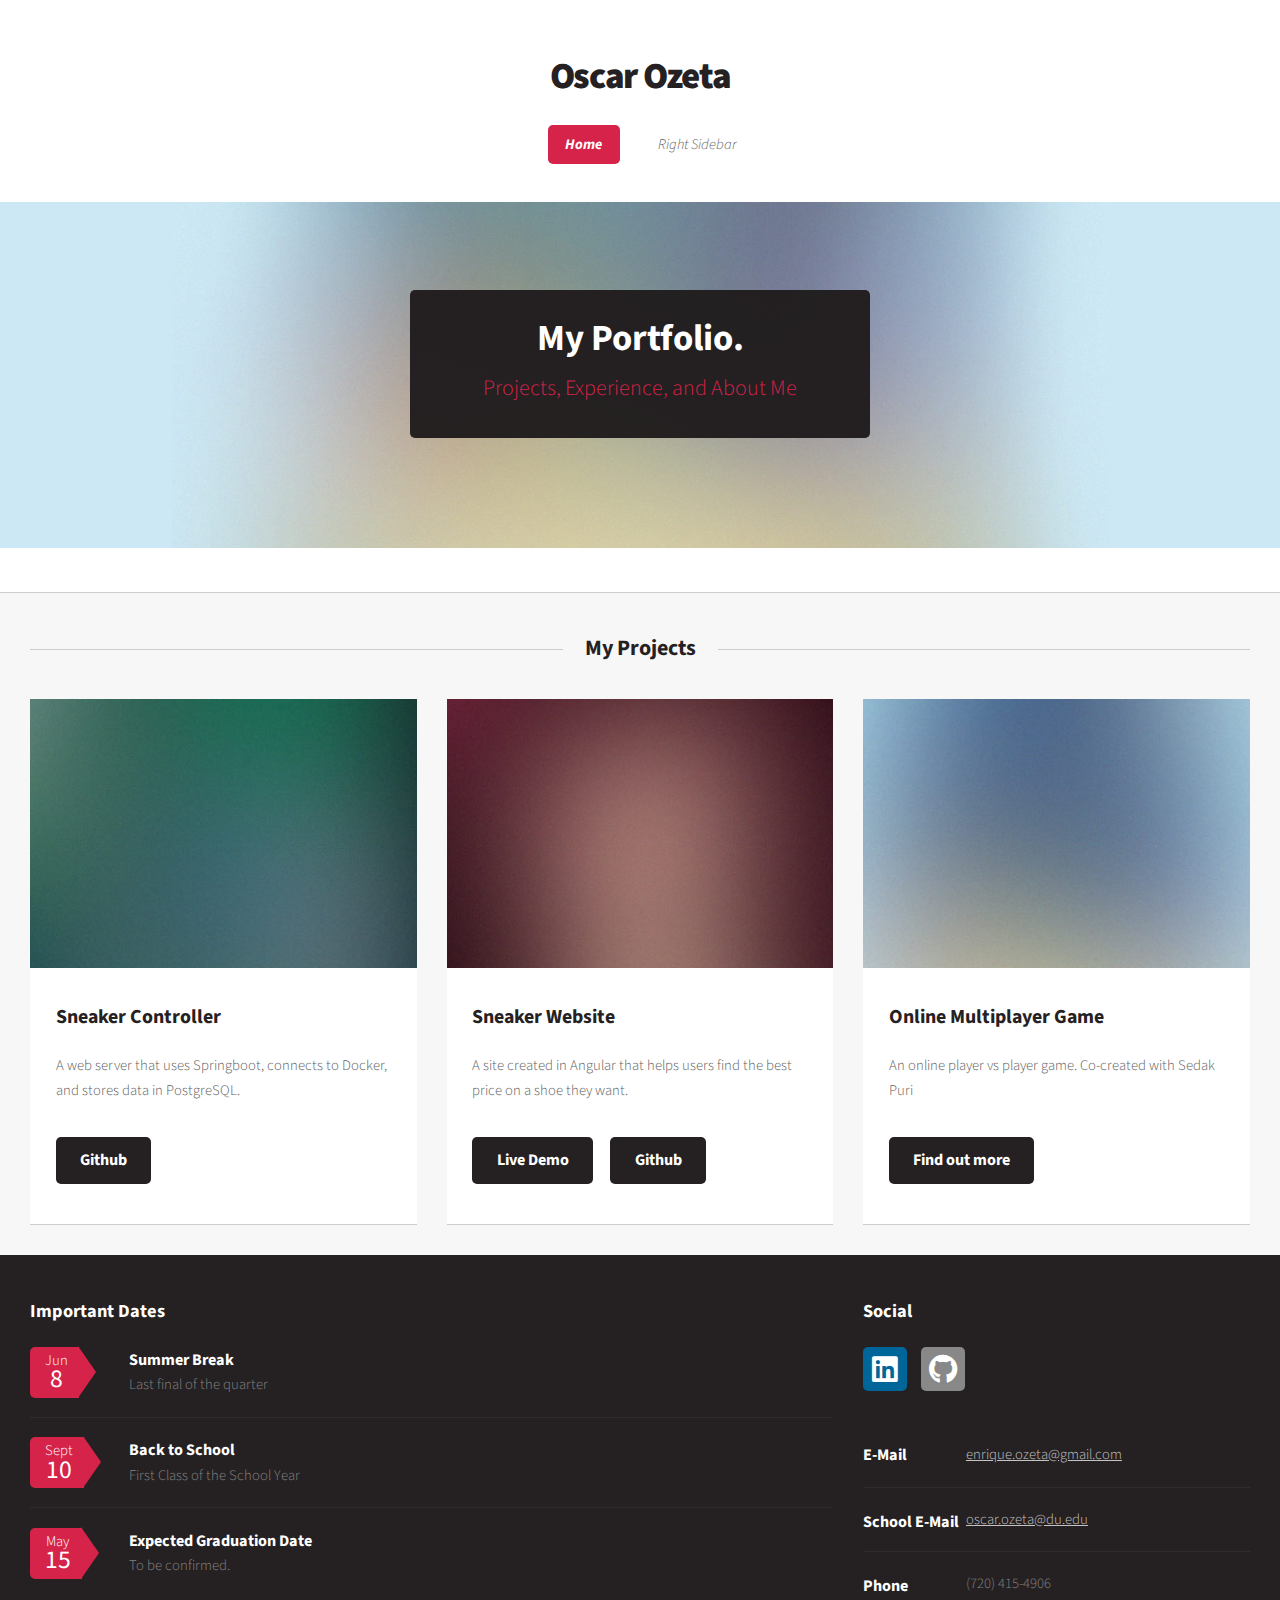
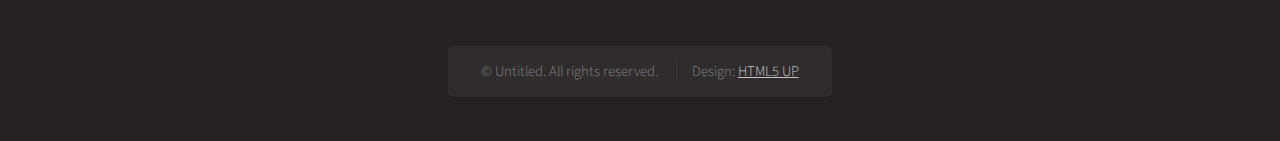
==== commit e42f9d0a: "changed nav" ====
--- a/index.html
+++ b/index.html
@@ -29,12 +29,12 @@
         </nav>
 
         <!-- Banner -->
-        <section id="banner">
+        <div id="banner">
             <header>
                 <h2>My Portfolio.</h2>
                 <p>Projects, Experience, and About Me</p>
             </header>
-        </section>
+        </div>
 
         <!-- Intro -->
         <!--        <section id="intro" class="container">-->
@@ -330,9 +330,9 @@
                             <h2>Social</h2>
                         </header>
                         <ul class="social">
-                            <li><a class="icon brands fa-linkedin" href="#"><span class="label">LinkedIn</span></a>
-                            </li>
-							<li><a class="icon brands fa-github" href="#"><span class="label">GitHub</span></a>
+                            <li><a class="icon brands fa-linkedin" href="https://www.linkedin.com/in/oscar-ozeta-17481416a/"><span class="label">LinkedIn</span></a>
+                            </li>
+							<li><a class="icon brands fa-github" href="https://github.com/OscarOzeta"><span class="label">GitHub</span></a>
 							</li>
                         </ul>
                         <ul class="contact">
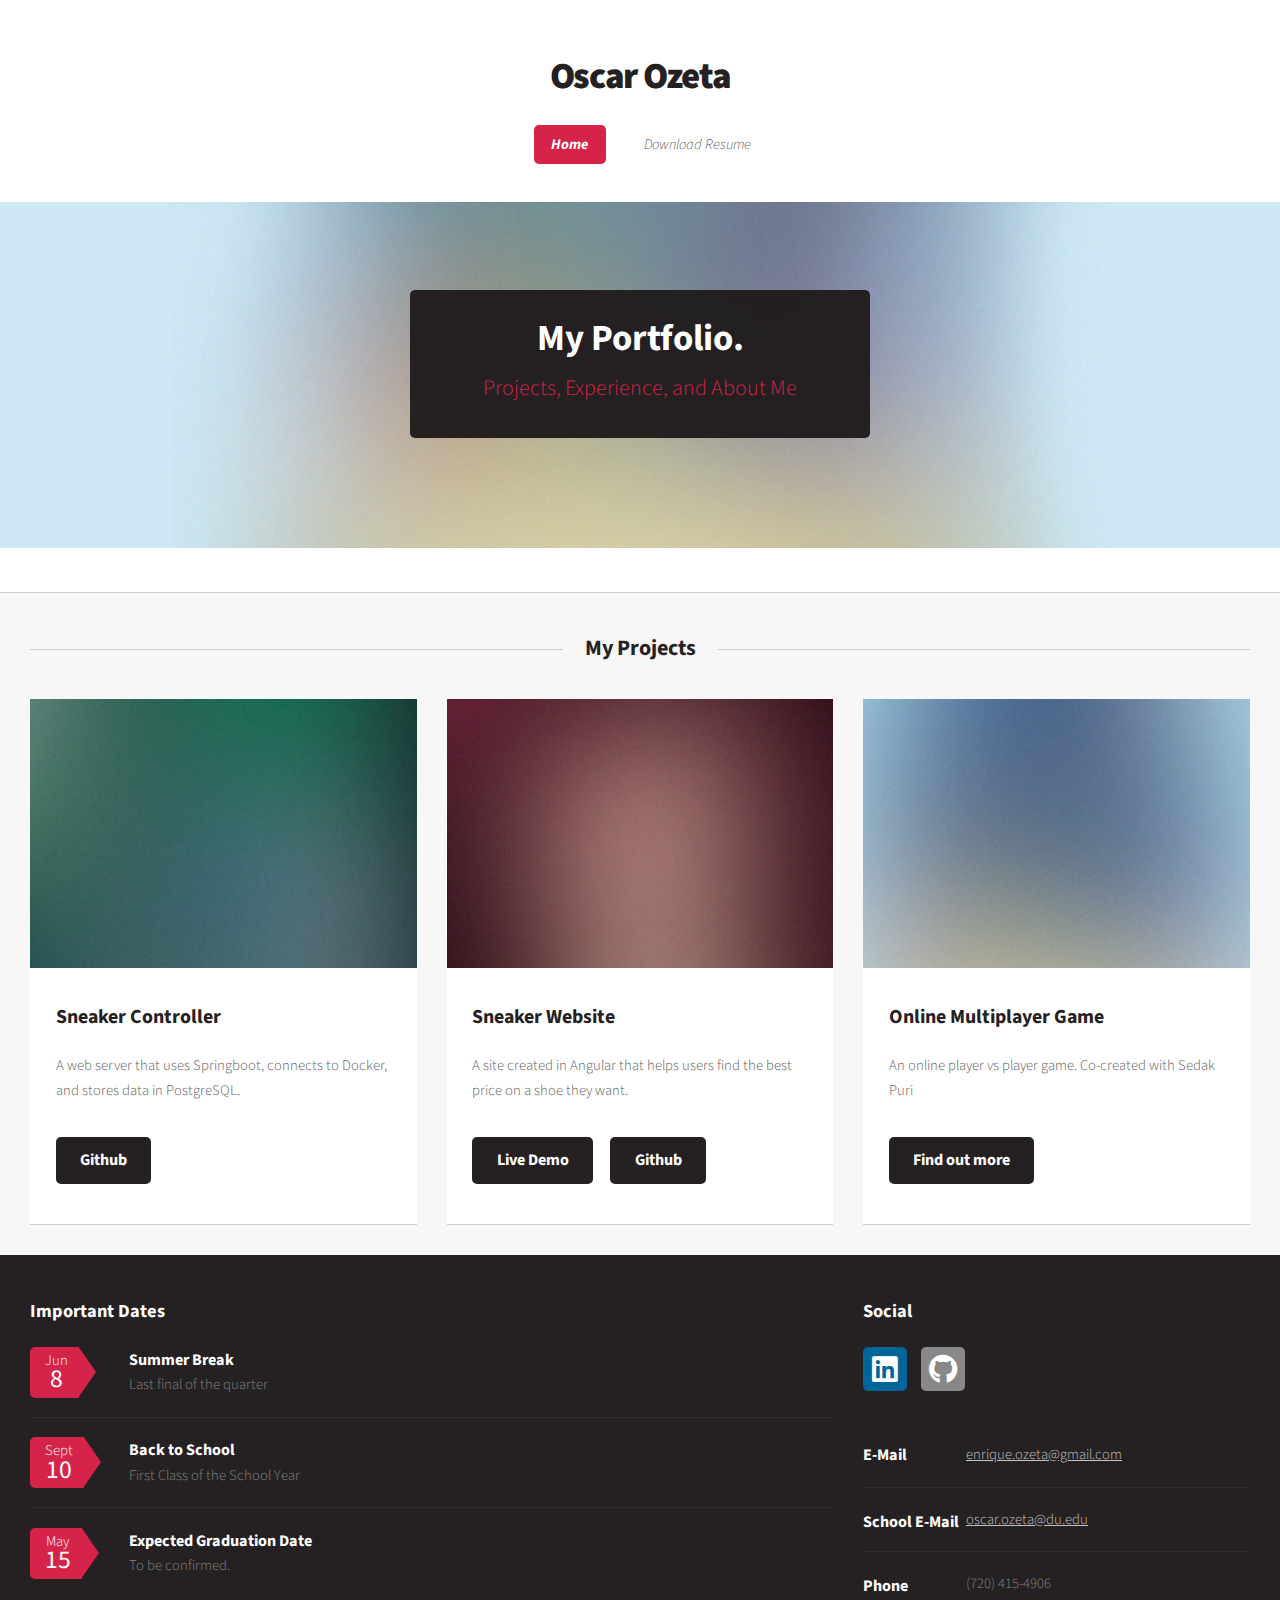
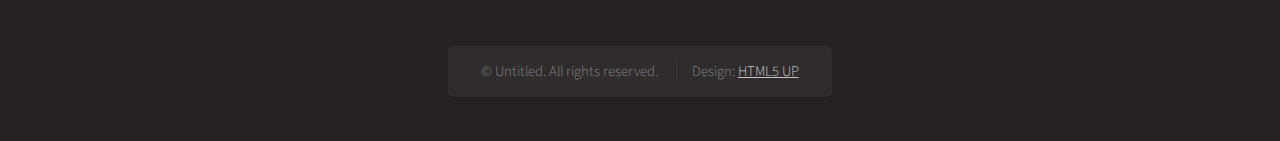
==== commit beb013e0: "added download resume button" ====
--- a/index.html
+++ b/index.html
@@ -24,7 +24,7 @@
         <nav id="nav">
             <ul>
                 <li class="current"><a href="index.html">Home</a></li>
-                <li><a href="right-sidebar.html">Right Sidebar</a></li>
+                <li><a href="OscarOzeta-Resume.pdf" download>Download Resume</a></li>
             </ul>
         </nav>
 
@@ -330,10 +330,12 @@
                             <h2>Social</h2>
                         </header>
                         <ul class="social">
-                            <li><a class="icon brands fa-linkedin" href="https://www.linkedin.com/in/oscar-ozeta-17481416a/"><span class="label">LinkedIn</span></a>
-                            </li>
-							<li><a class="icon brands fa-github" href="https://github.com/OscarOzeta"><span class="label">GitHub</span></a>
-							</li>
+                            <li><a class="icon brands fa-linkedin"
+                                   href="https://www.linkedin.com/in/oscar-ozeta-17481416a/"><span class="label">LinkedIn</span></a>
+                            </li>
+                            <li><a class="icon brands fa-github" href="https://github.com/OscarOzeta"><span
+                                    class="label">GitHub</span></a>
+                            </li>
                         </ul>
                         <ul class="contact">
                             <li>
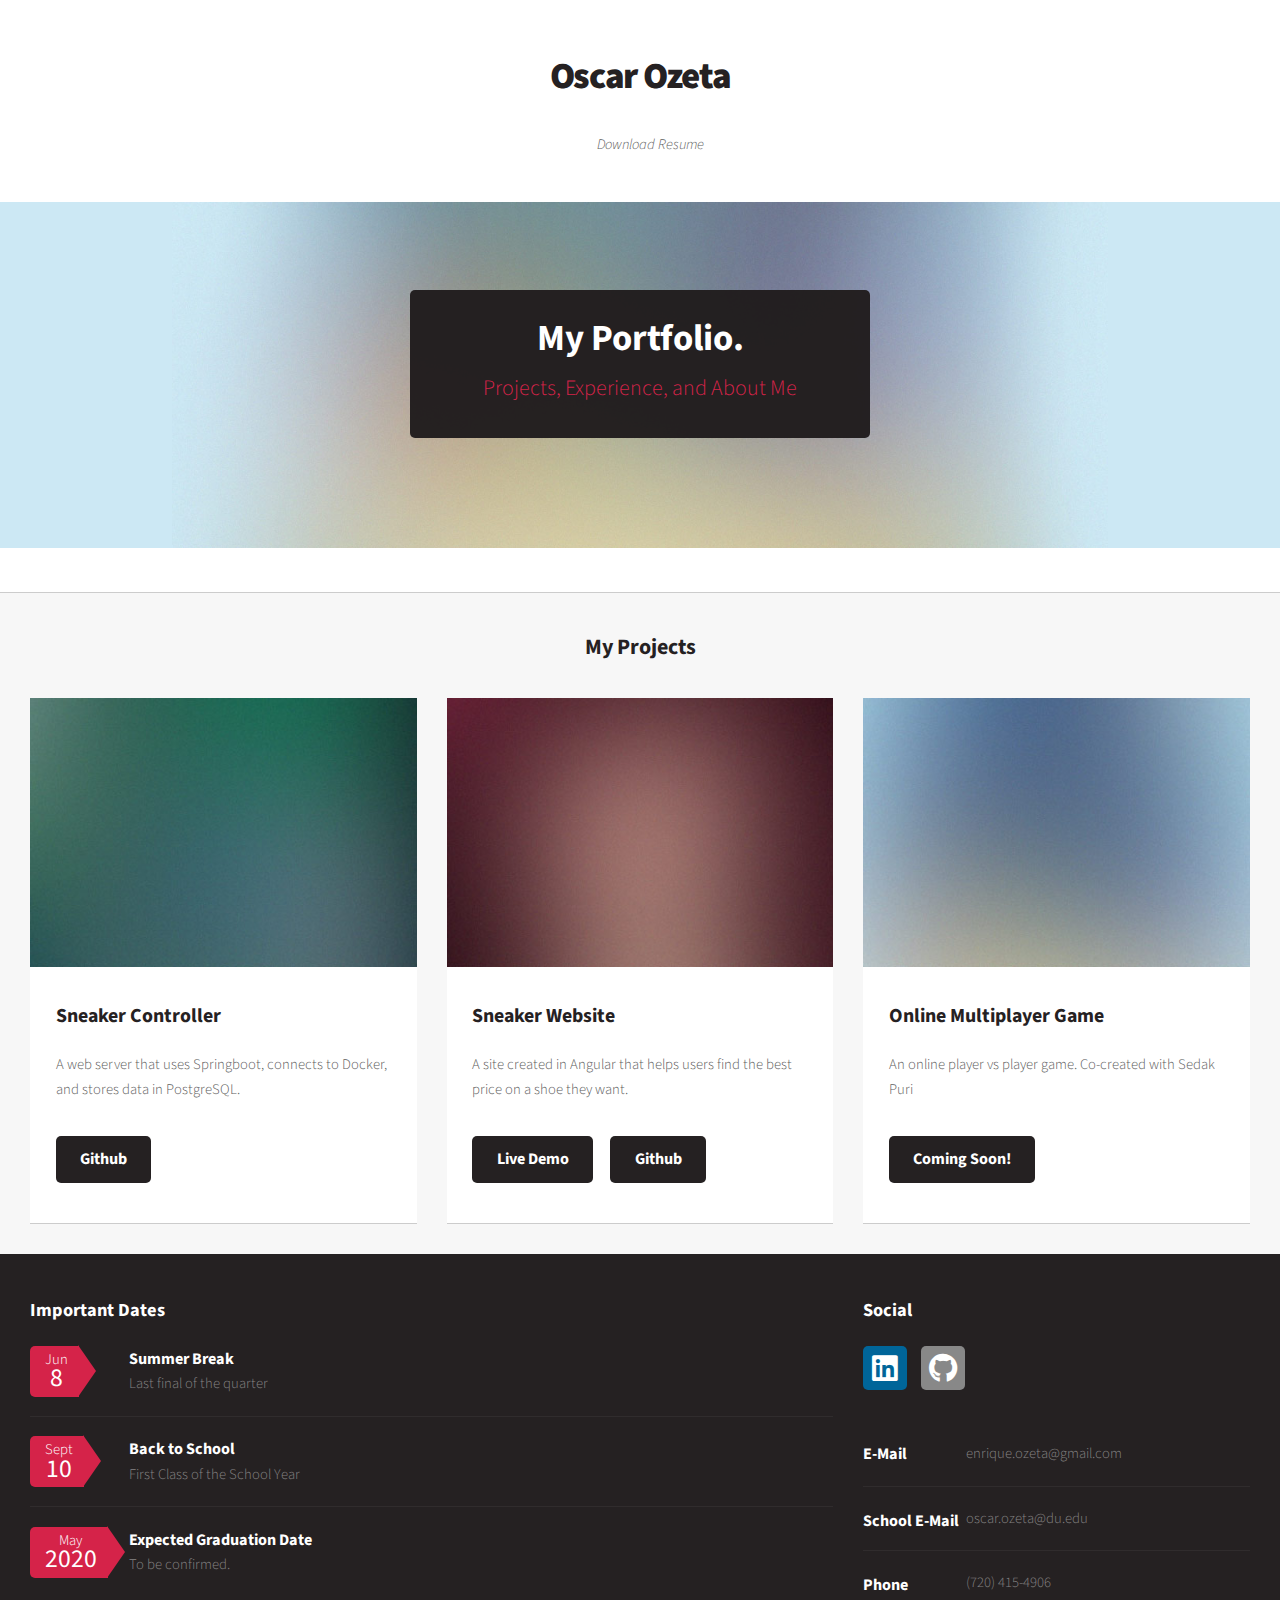
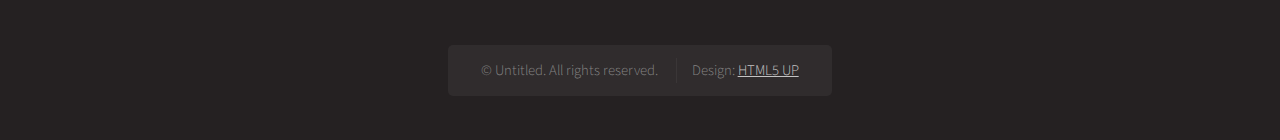
==== commit e30f5b24: "made small tweaks to margins, nav, and buttons" ====
--- a/index.html
+++ b/index.html
@@ -23,7 +23,6 @@
         <!-- Nav -->
         <nav id="nav">
             <ul>
-                <li class="current"><a href="index.html">Home</a></li>
                 <li><a href="OscarOzeta-Resume.pdf" download>Download Resume</a></li>
             </ul>
         </nav>
@@ -91,7 +90,7 @@
                         <div class="row">
                             <div class="col-4 col-6-medium col-12-small">
                                 <section class="box">
-                                    <a href="#" class="image featured"><img src="images/pic02.jpg" alt=""/></a>
+                                    <a class="image featured"><img src="images/pic02.jpg" alt=""/></a>
                                     <header>
                                         <h3>Sneaker Controller</h3>
                                     </header>
@@ -107,7 +106,7 @@
                             </div>
                             <div class="col-4 col-6-medium col-12-small">
                                 <section class="box">
-                                    <a href="#" class="image featured"><img src="images/pic03.jpg" alt=""/></a>
+                                    <a  class="image featured"><img src="images/pic03.jpg" alt=""/></a>
                                     <header>
                                         <h3>Sneaker Website</h3>
                                     </header>
@@ -124,14 +123,14 @@
                             <!--							coming soon-->
                             <div class="col-4 col-6-medium col-12-small">
                                 <section class="box">
-                                    <a href="#" class="image featured"><img src="images/pic04.jpg" alt=""/></a>
+                                    <a  class="image featured"><img src="images/pic04.jpg" alt=""/></a>
                                     <header>
                                         <h3>Online Multiplayer Game</h3>
                                     </header>
                                     <p>An online player vs player game. Co-created with Sedak Puri</p>
                                     <footer>
                                         <ul class="actions">
-                                            <li><a href="#" class="button alt">Find out more</a></li>
+                                            <li><a  class="button alt">Coming Soon!</a></li>
                                         </ul>
                                     </footer>
                                 </section>
@@ -257,17 +256,17 @@
                         <ul class="dates">
                             <li>
                                 <span class="date">Jun <strong>8</strong></span>
-                                <h3><a href="#">Summer Break</a></h3>
+                                <h3>Summer Break</h3>
                                 <p>Last final of the quarter</p>
                             </li>
                             <li>
                                 <span class="date">Sept <strong>10</strong></span>
-                                <h3><a href="#">Back to School</a></h3>
+                                <h3>Back to School</h3>
                                 <p>First Class of the School Year</p>
                             </li>
                             <li>
-                                <span class="date">May <strong>15</strong></span>
-                                <h3><a href="#">Expected Graduation Date</a></h3>
+                                <span class="date">May <strong>2020</strong></span>
+                                <h3>Expected Graduation Date</h3>
                                 <p>To be confirmed.</p>
                             </li>
                         </ul>
@@ -340,11 +339,11 @@
                         <ul class="contact">
                             <li>
                                 <h3>E-Mail</h3>
-                                <p><a href="#">enrique.ozeta@gmail.com</a></p>
+                                <p>enrique.ozeta@gmail.com</p>
                             </li>
                             <li>
                                 <h3>School E-Mail</h3>
-                                <p><a href="#">oscar.ozeta@du.edu</a></p>
+                                <p>oscar.ozeta@du.edu</p>
                             </li>
                             <li>
                                 <h3>Phone</h3>
--- a/assets/css/main.css
+++ b/assets/css/main.css
@@ -1548,9 +1548,9 @@
 header.major {
 	position: relative;
 	text-align: center;
-	border-top: solid 1px #ccc;
+	border-top: solid 0px #ccc;
 	top: 1em;
-	margin: 0 0 3em 0;
+	margin: 0 0 1em 0;
 }
 
 header.major h2 {
@@ -2068,7 +2068,7 @@
 	position: relative;
 	background: #ffffff;
 	border-bottom: solid 1px #ccc;
-	padding: 5em 0 4em 0;
+	padding: 5em 0 0 0;
 	text-align: center;
 }
 
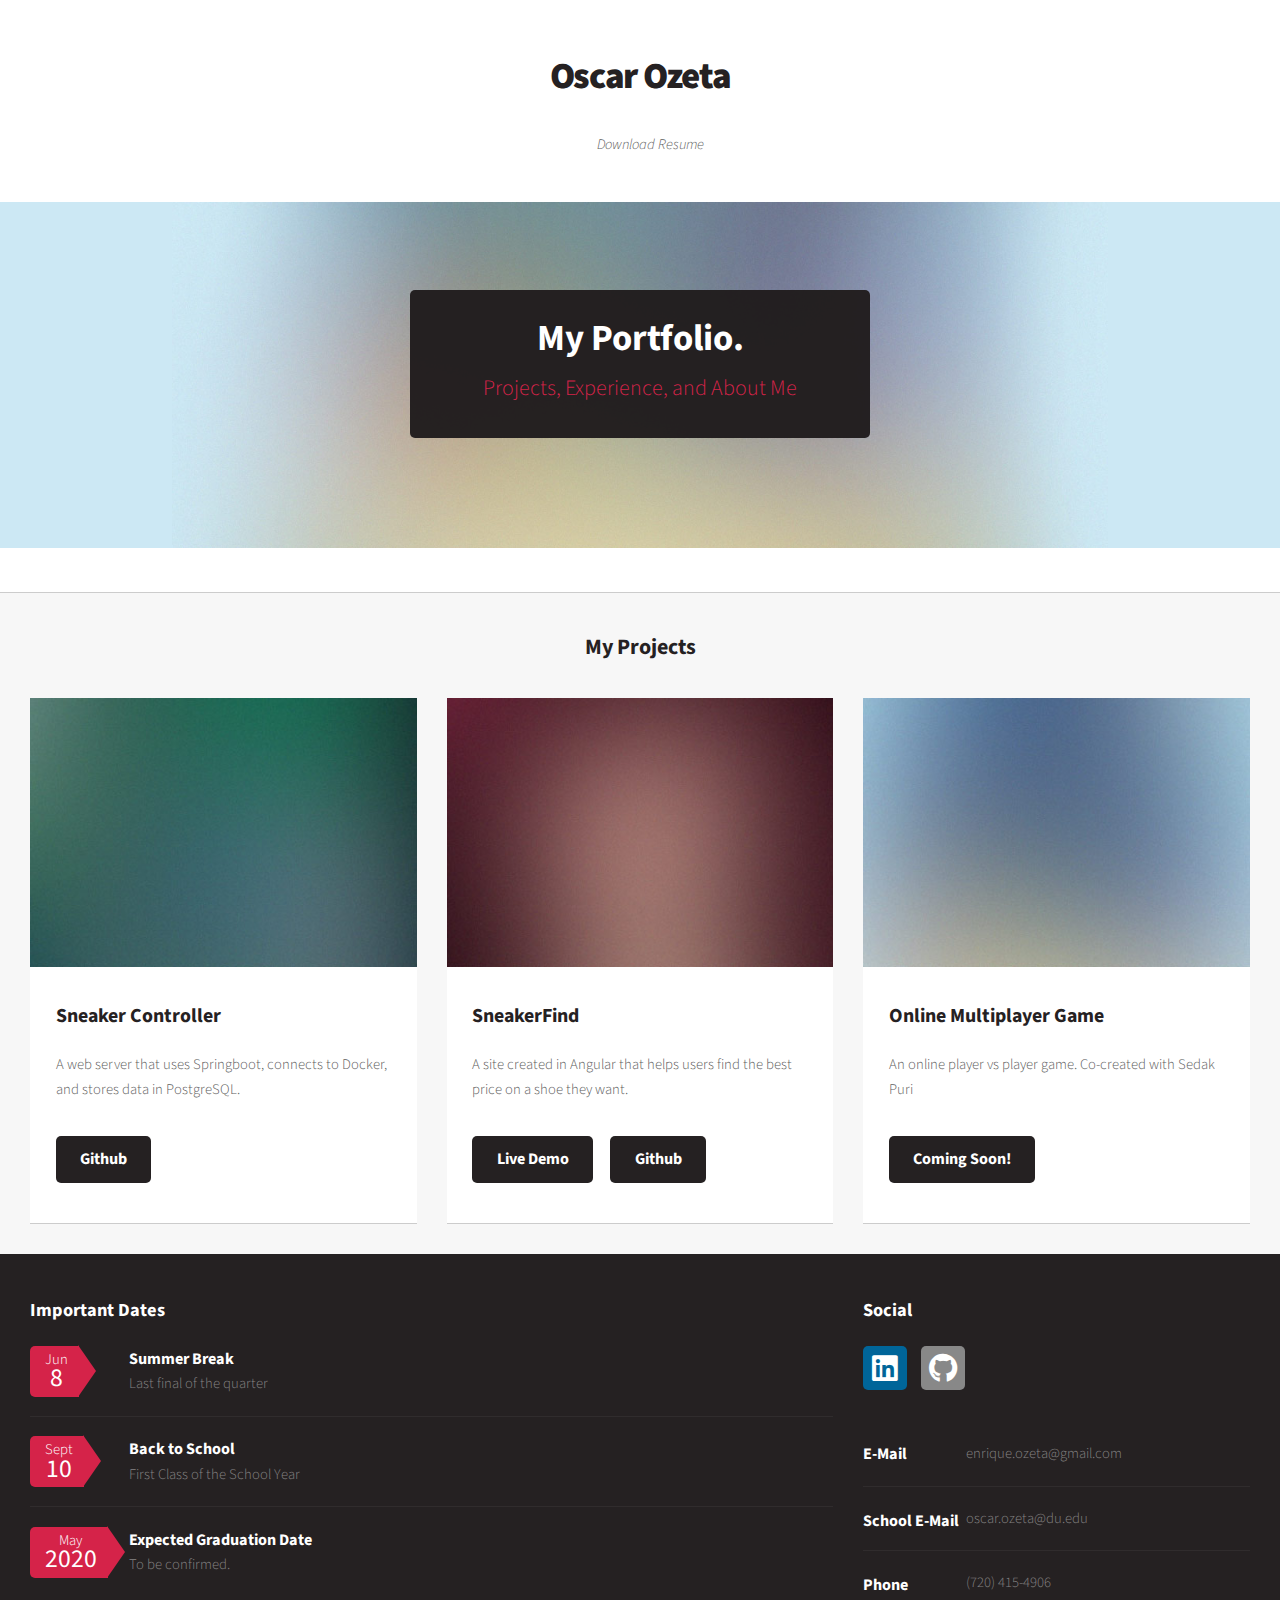
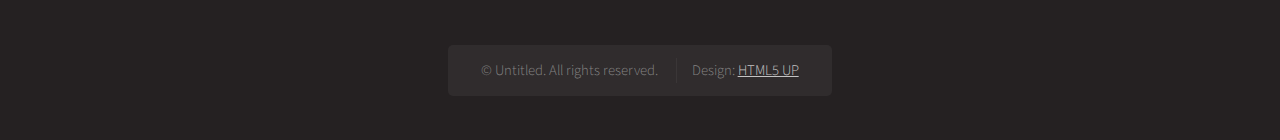
==== commit e55d34f1: "added SneakerFind" ====
--- a/index.html
+++ b/index.html
@@ -108,14 +108,14 @@
                                 <section class="box">
                                     <a  class="image featured"><img src="images/pic03.jpg" alt=""/></a>
                                     <header>
-                                        <h3>Sneaker Website</h3>
+                                        <h3>SneakerFind</h3>
                                     </header>
                                     <p>A site created in Angular that helps users find the best price on a shoe they
                                         want.</p>
                                     <footer>
                                         <ul class="actions">
-                                            <li><a href="#" class="button alt">Live Demo</a></li>
-                                            <li><a href="#" class="button alt">Github</a></li>
+                                            <li><a href="https://oscarozeta.github.io/sneakerfind/" class="button alt">Live Demo</a></li>
+                                            <li><a href="https://github.com/OscarOzeta/sneakerfind" class="button alt">Github</a></li>
                                         </ul>
                                     </footer>
                                 </section>
@@ -378,4 +378,4 @@
 <script src="assets/js/main.js"></script>
 
 </body>
-</html>+</html>
